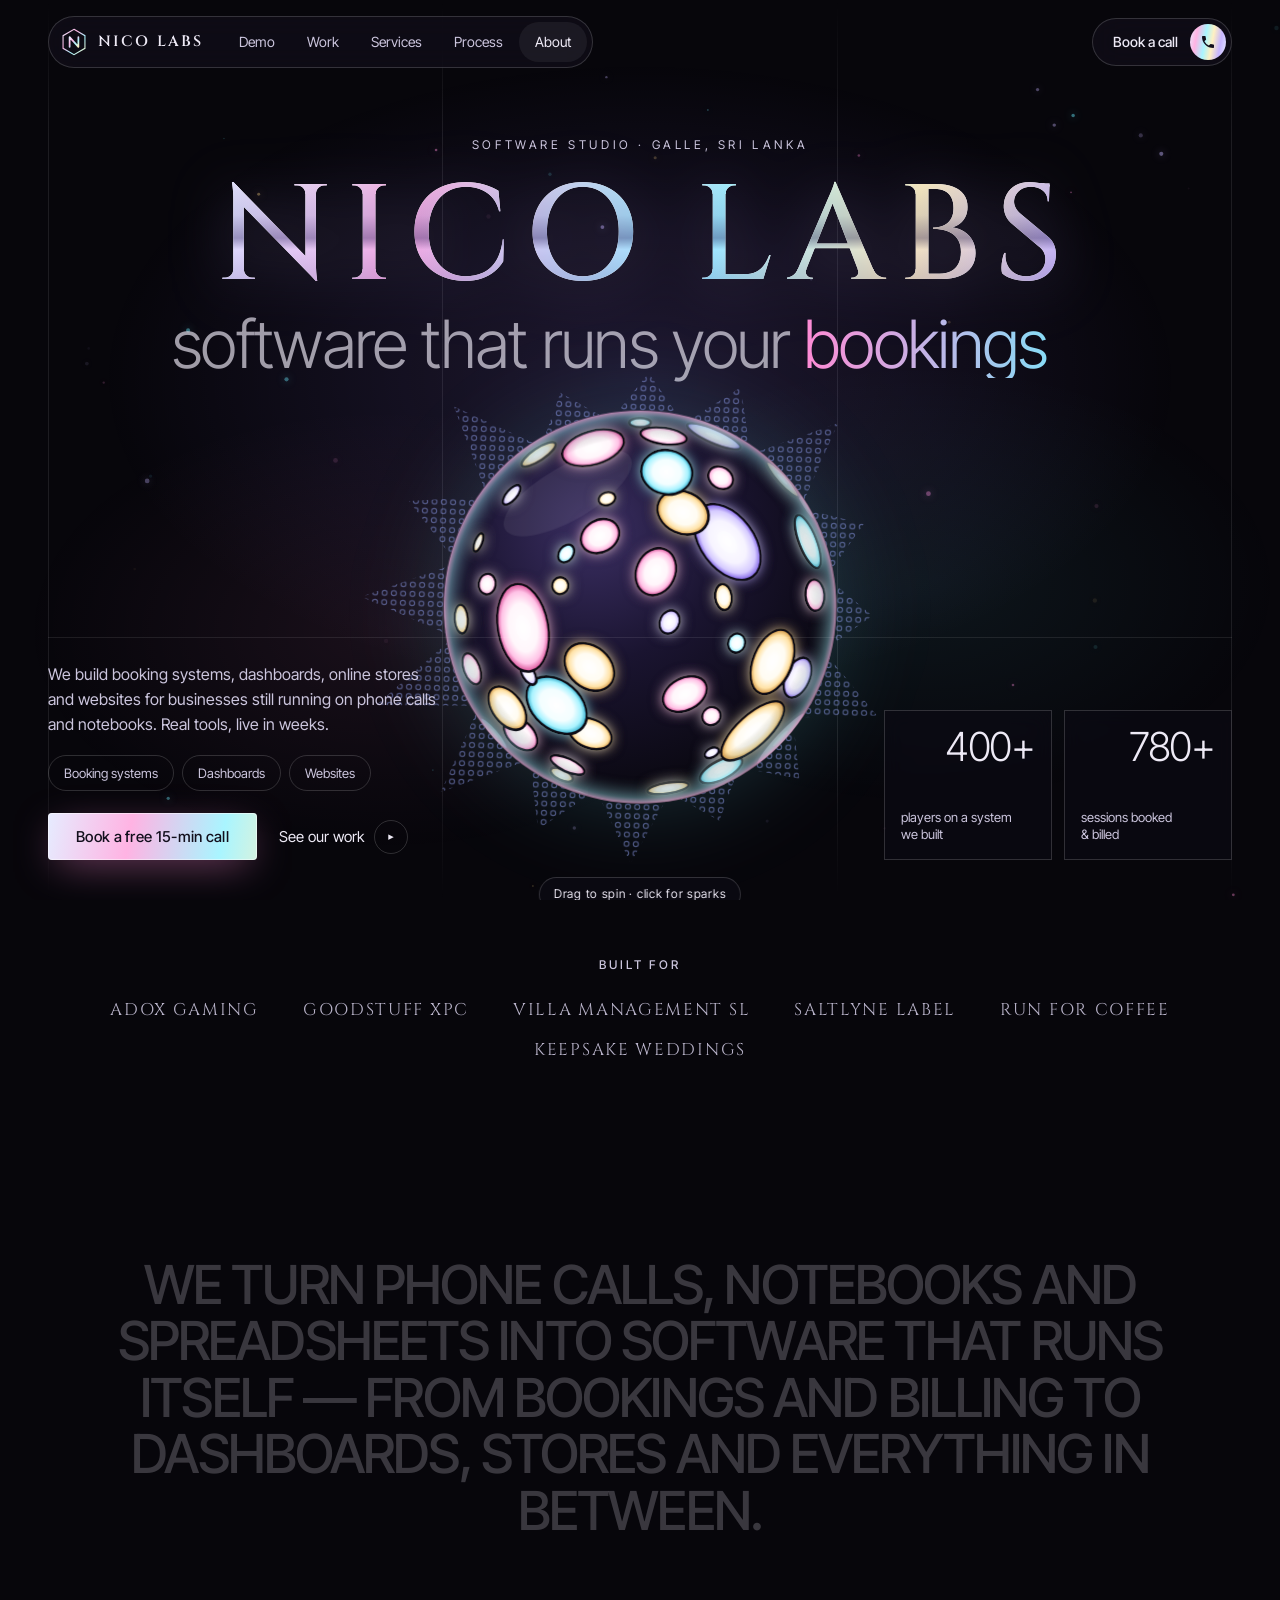
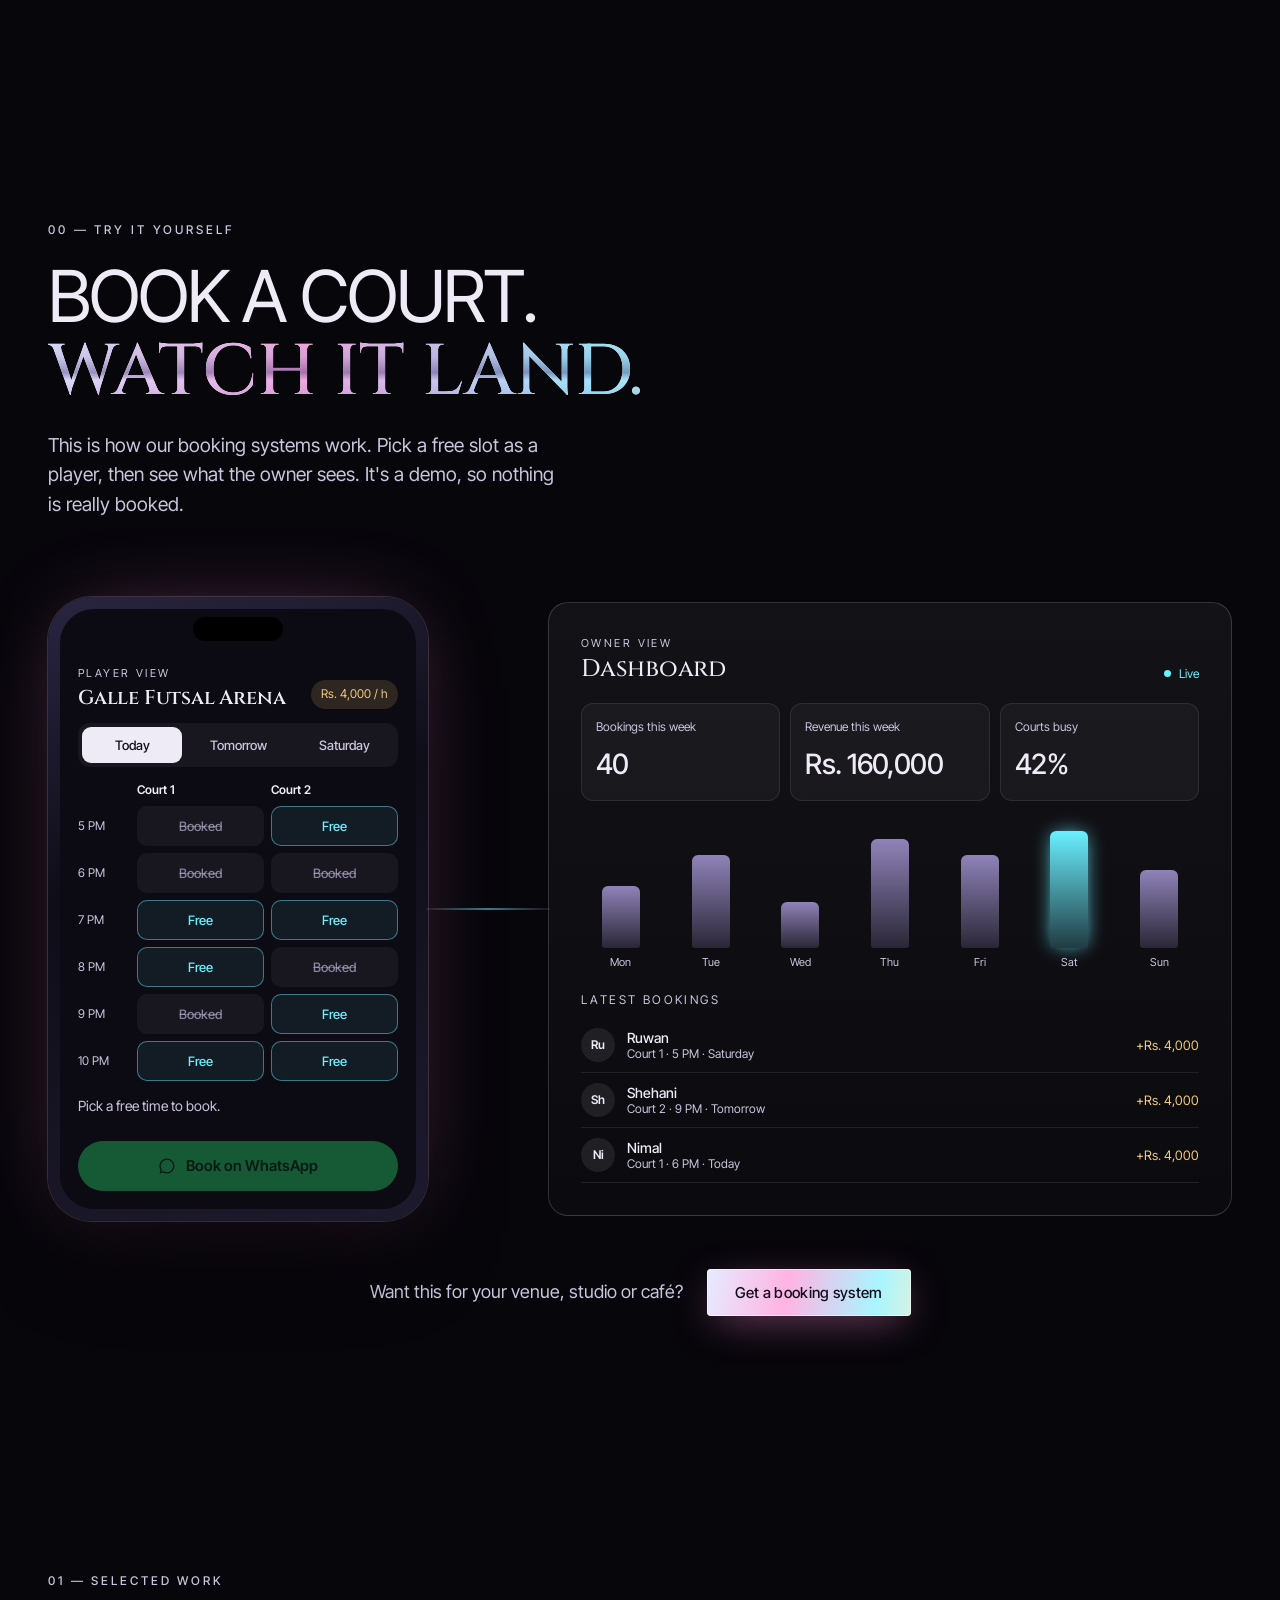
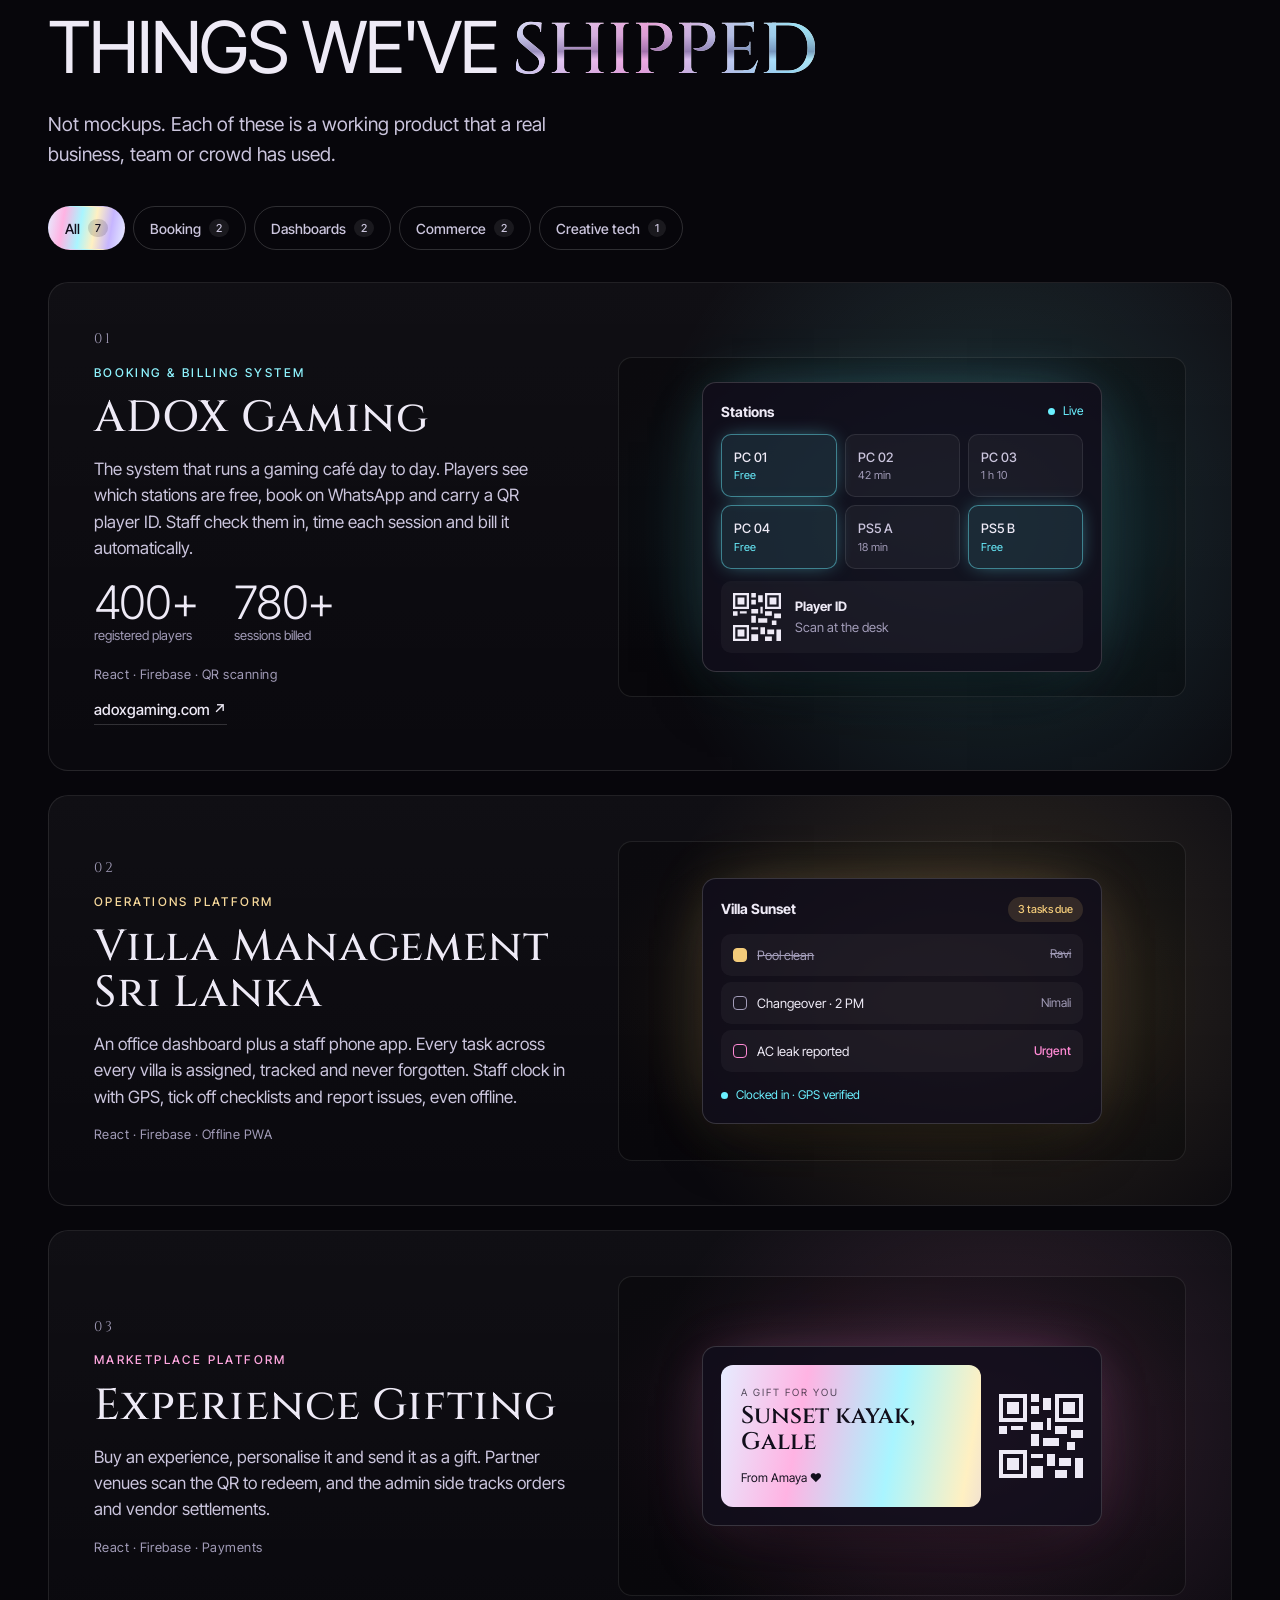
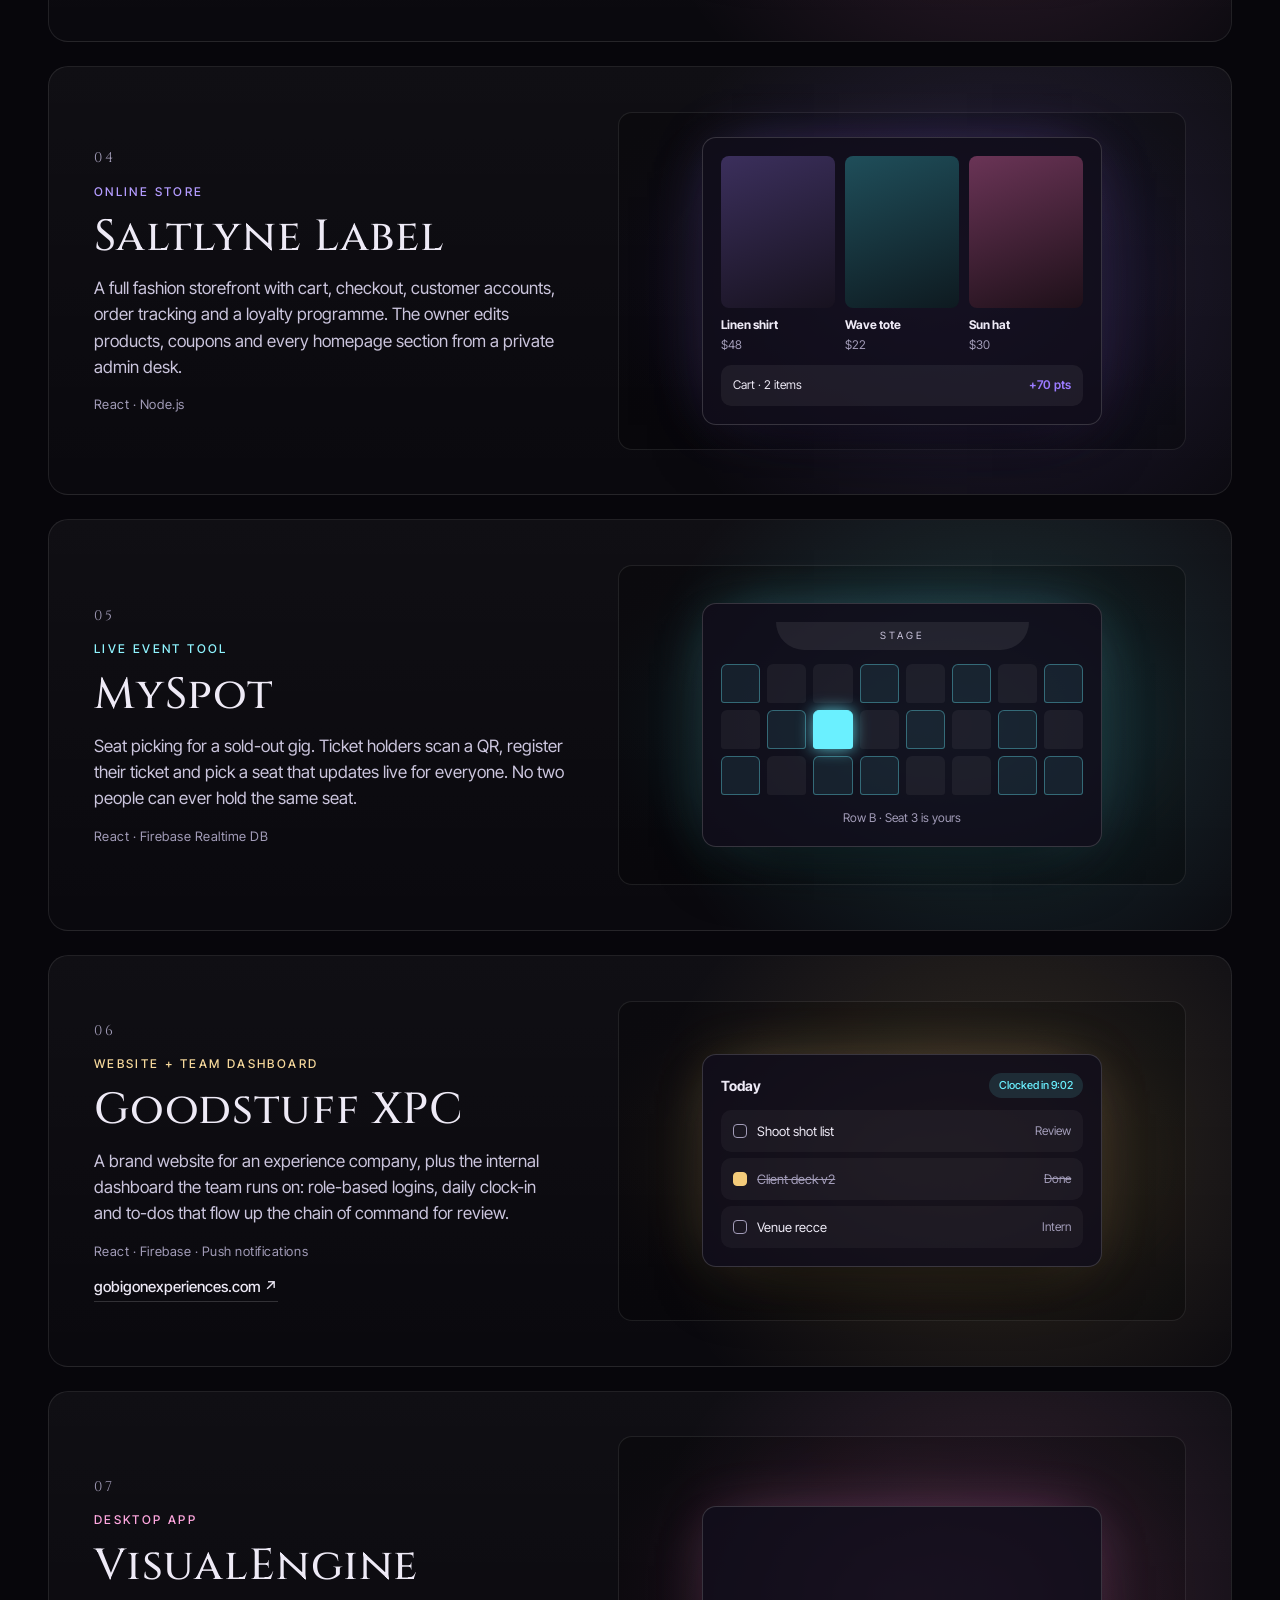
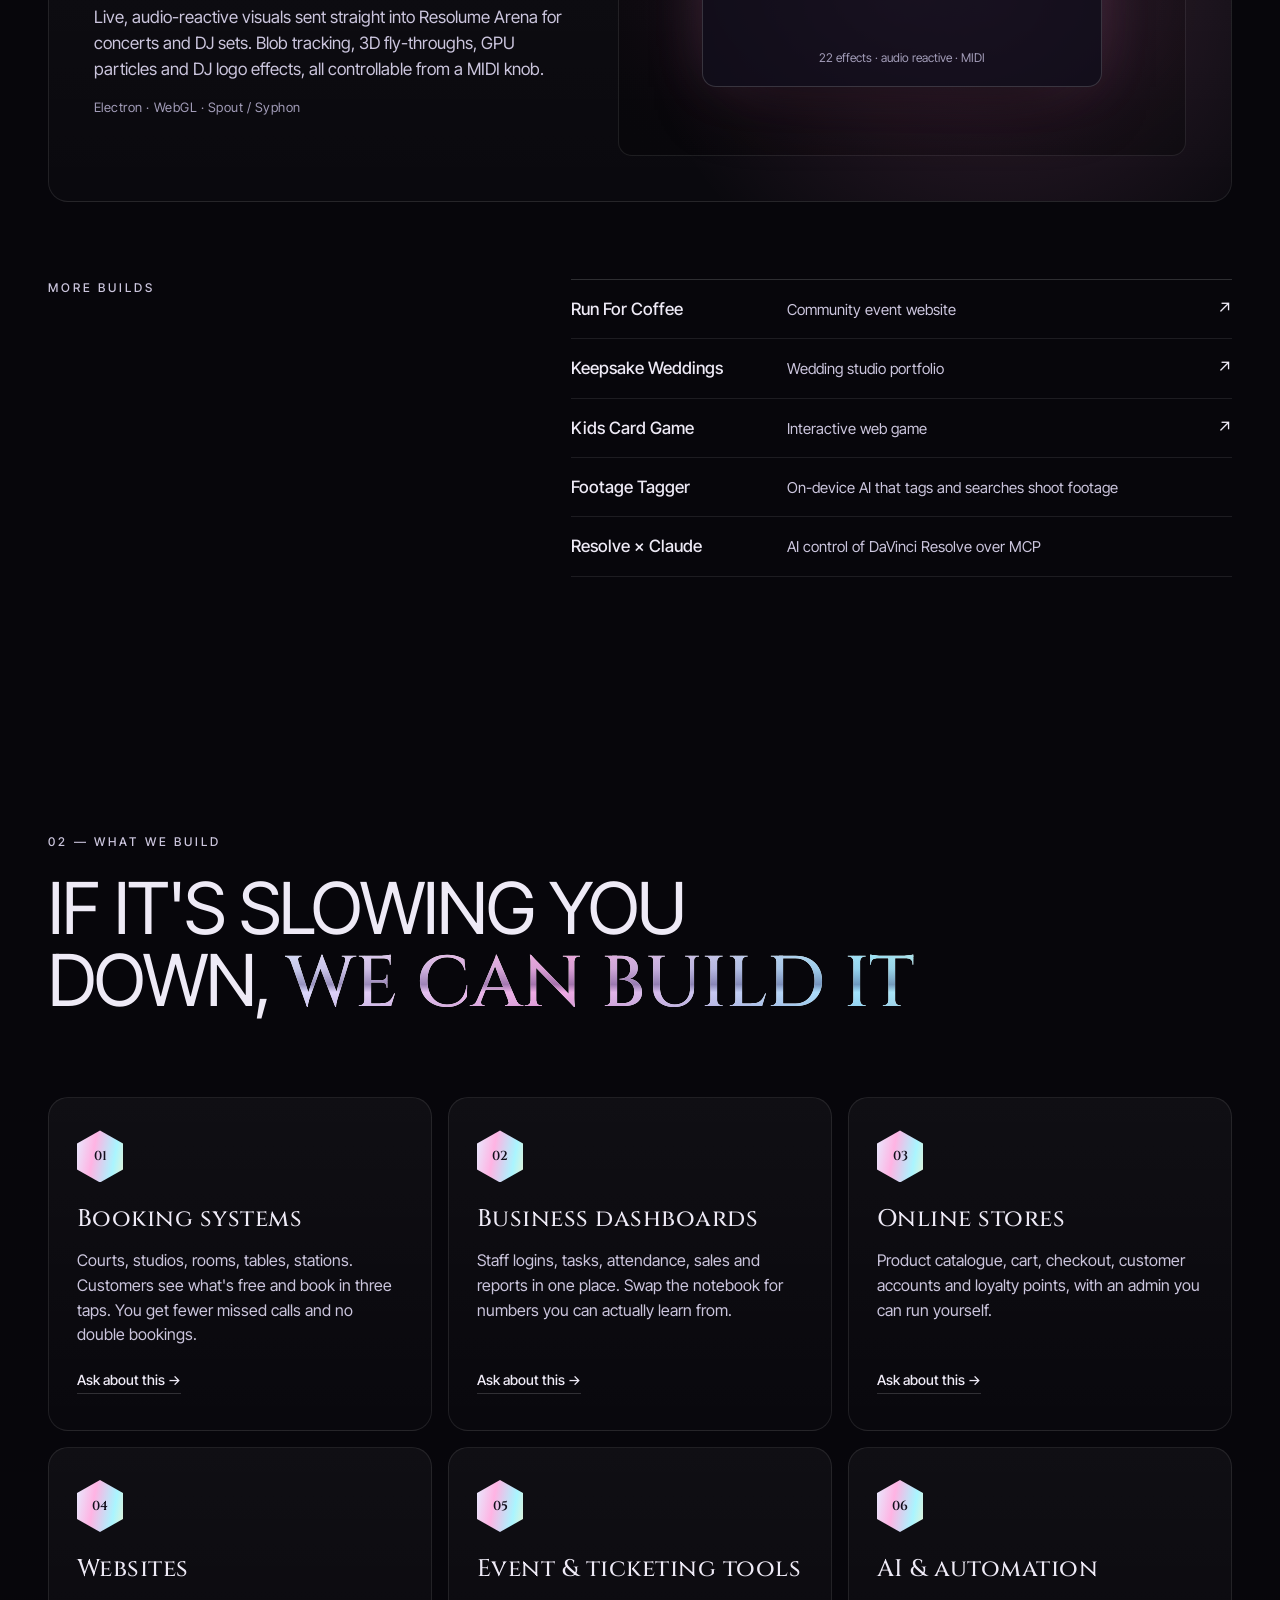
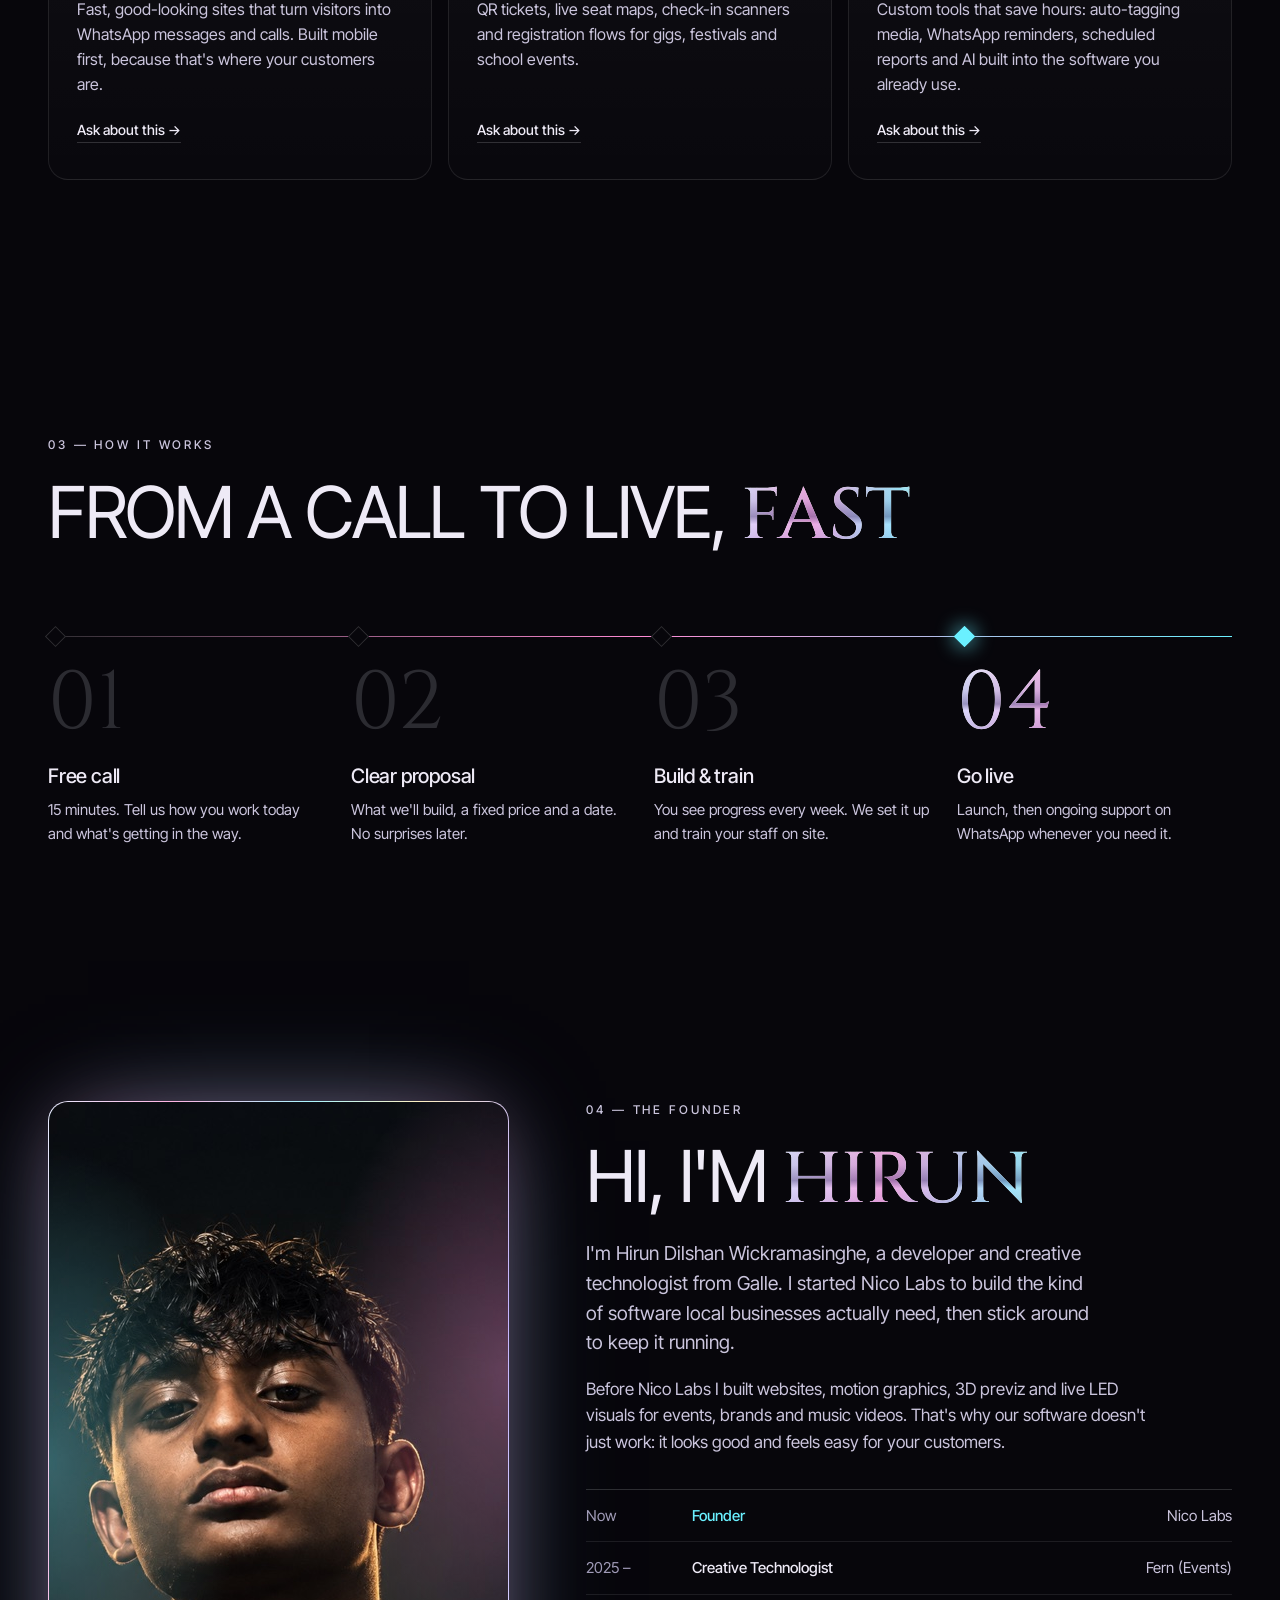
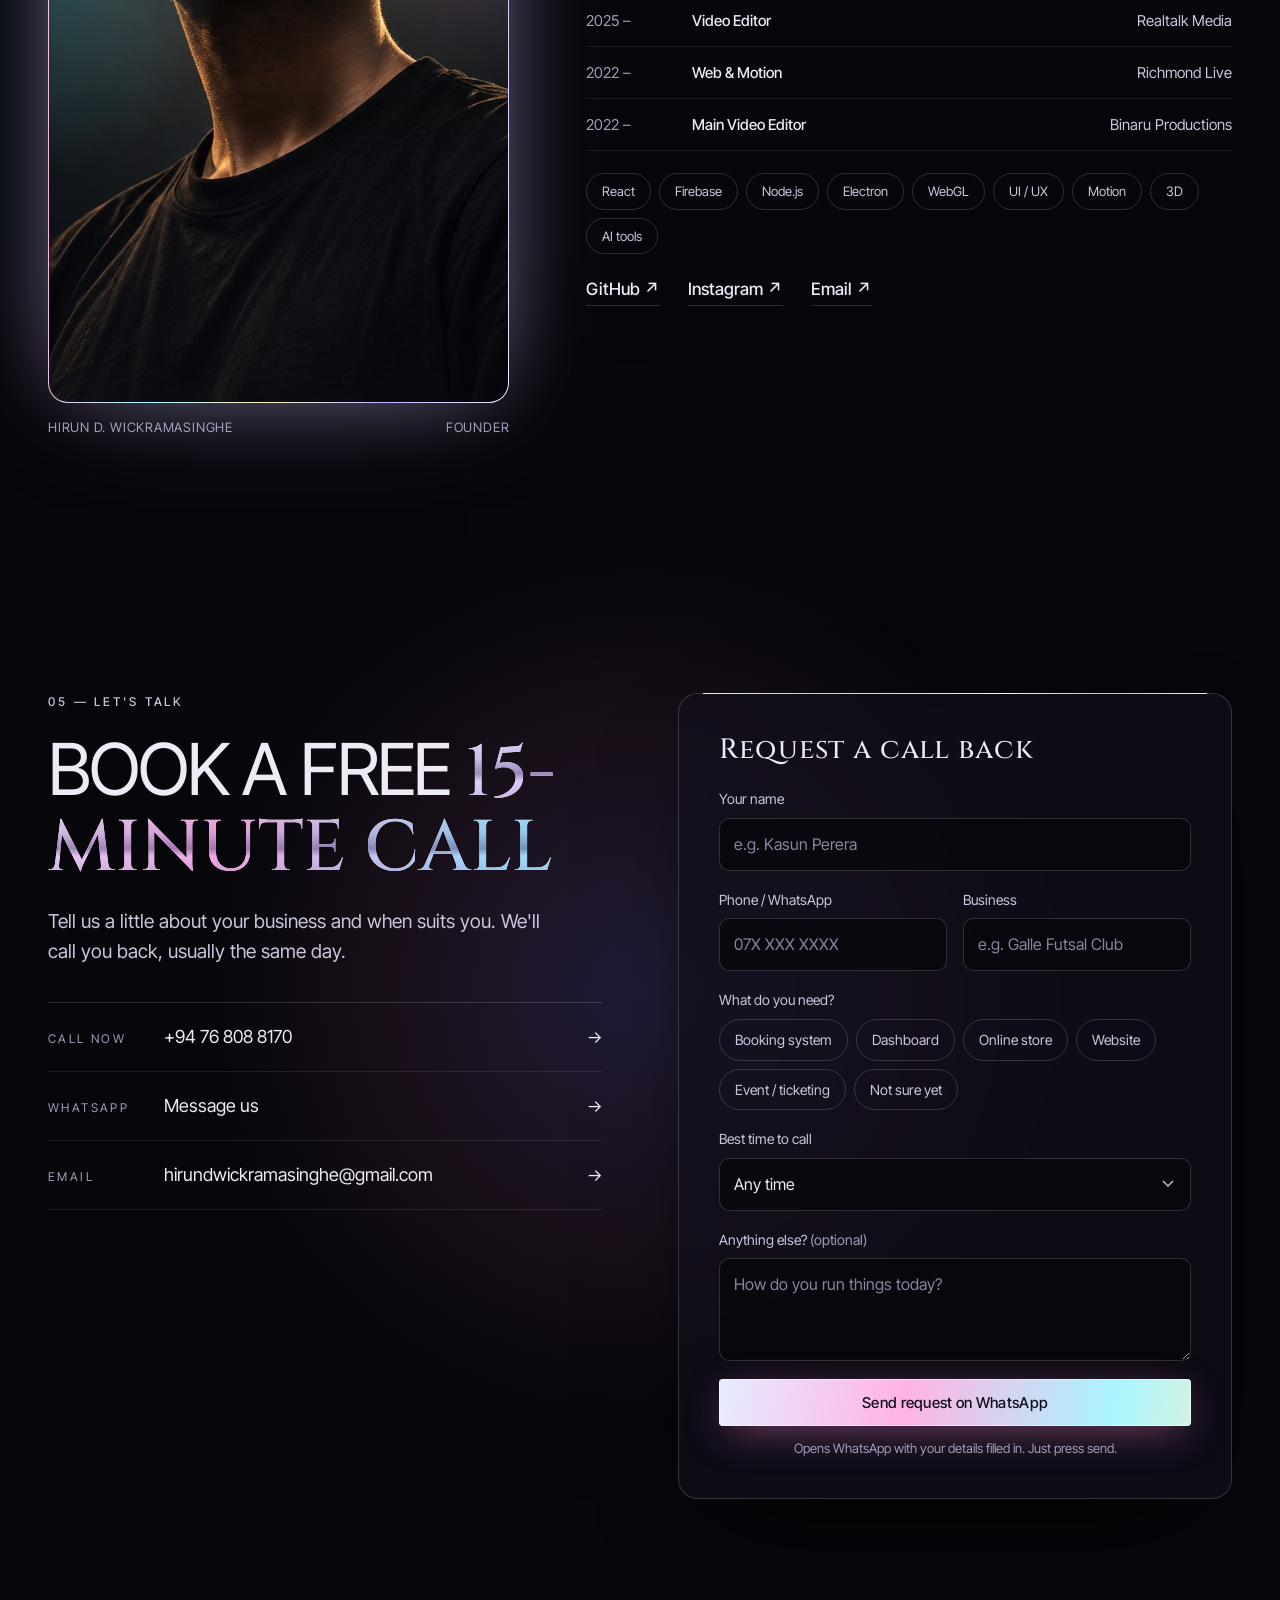
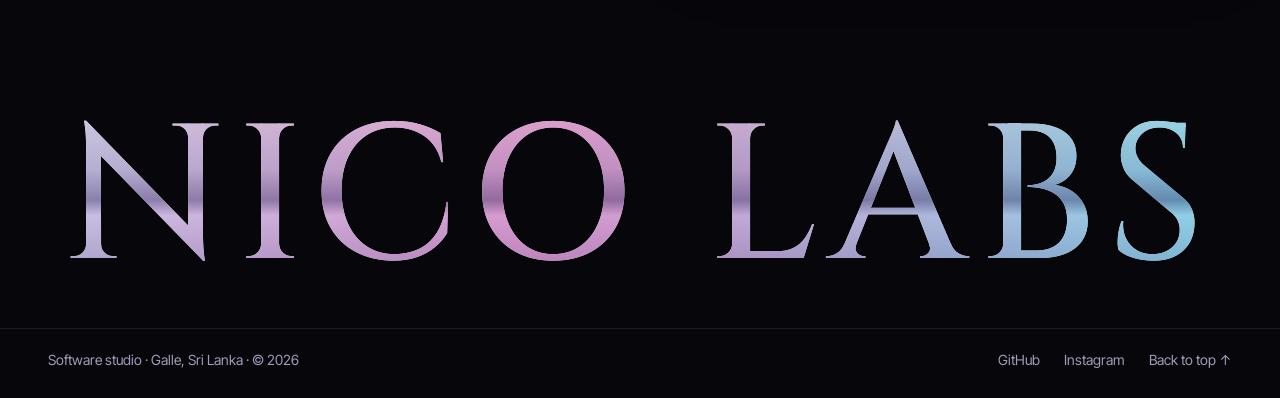
==== index.html @ 89ff0caf "Initial site" ====
<!DOCTYPE html>
<html lang="en" class="no-js">
<head>
    <meta charset="UTF-8">
    <meta name="viewport" content="width=device-width, initial-scale=1.0">
    <title>Nico Labs | Software studio in Galle, Sri Lanka</title>
    <meta name="description" content="Nico Labs builds booking systems, dashboards, online stores and websites for businesses in Sri Lanka. Book a free call.">
    <meta name="theme-color" content="#07060B">

    <meta property="og:title" content="Nico Labs | Software that runs your business">
    <meta property="og:description" content="Booking systems, dashboards, online stores and websites. Built in Galle, live in weeks.">
    <meta property="og:type" content="website">
    <meta property="og:image" content="assets/hirun.jpg">

    <link rel="icon" type="image/svg+xml" href="assets/mark.svg">
    <link rel="preconnect" href="https://fonts.googleapis.com">
    <link rel="preconnect" href="https://fonts.gstatic.com" crossorigin>
    <link href="https://fonts.googleapis.com/css2?family=Cinzel:wght@400;500;600&family=Inter+Tight:wght@300;400;500;600&display=swap" rel="stylesheet">
    <link rel="stylesheet" href="site.css">
</head>
<body>

    <a class="skip-link" href="#main">Skip to content</a>
    <div class="progress" aria-hidden="true"><i id="progressBar"></i></div>
    <div class="grid-lines" aria-hidden="true"><i></i><i></i><i></i><i></i></div>
    <canvas id="dust" aria-hidden="true"></canvas>

    <header class="nav" id="top">
        <div class="nav-inner">
            <div class="pill pill-left">
                <a href="#top" class="brand" aria-label="Nico Labs home">
                    <img src="assets/mark.svg" alt="" width="28" height="28">
                    <span>Nico Labs</span>
                </a>
                <nav class="nav-links" aria-label="Main">
                    <a href="#demo">Demo</a>
                    <a href="#work">Work</a>
                    <a href="#services">Services</a>
                    <a href="#process">Process</a>
                    <a href="#about">About</a>
                </nav>
            </div>
            <div class="nav-right">
                <a href="#contact" class="pill pill-cta">
                    <span>Book a call</span>
                    <i aria-hidden="true">
                        <svg viewBox="0 0 24 24" width="16" height="16"><path fill="currentColor" d="M6.6 10.8a15.1 15.1 0 0 0 6.6 6.6l2.2-2.2c.3-.3.7-.4 1-.2 1.1.4 2.3.6 3.6.6.6 0 1 .4 1 1V20c0 .6-.4 1-1 1A17 17 0 0 1 3 4c0-.6.4-1 1-1h3.5c.6 0 1 .4 1 1 0 1.3.2 2.5.6 3.6.1.3 0 .7-.2 1l-2.3 2.2Z"/></svg>
                    </i>
                </a>
                <button class="pill menu-btn" id="menuBtn" type="button" aria-expanded="false" aria-controls="mobileMenu" aria-label="Open menu">
                    <span class="burger" aria-hidden="true"><i></i><i></i></span>
                </button>
            </div>
        </div>
    </header>

    <div class="mobile-menu" id="mobileMenu" hidden>
        <nav aria-label="Mobile">
            <a href="#demo"><span>01</span>Try the demo</a>
            <a href="#work"><span>02</span>Work</a>
            <a href="#services"><span>03</span>Services</a>
            <a href="#process"><span>04</span>Process</a>
            <a href="#about"><span>05</span>About</a>
            <a href="#contact"><span>06</span>Book a call</a>
        </nav>
        <p>+94 76 808 8170 · Galle, Sri Lanka</p>
    </div>

    <main id="main">

        <!-- HERO -->
        <section class="hero">
            <p class="hero-kicker">Software studio · Galle, Sri Lanka</p>

            <h1 class="hero-title">
                <span class="wordmark chrome" id="wordmark">Nico Labs</span>
                <span class="ghost">software that runs your <span class="swap" id="swapWord" aria-hidden="true">business</span><span class="sr-only">business</span></span>
            </h1>

            <div class="orb-wrap">
                <div class="orb-halo" aria-hidden="true"></div>
                <svg id="orb" viewBox="-300 -300 600 600" tabindex="0" role="img" aria-label="Hextech orb. Drag it, or use the arrow keys, to spin it. Press Enter to make sparks."></svg>
                <p class="orb-hint" aria-hidden="true"><span class="hint-fine">Drag to spin · click for sparks</span><span class="hint-touch">Swipe to spin · tap for sparks</span></p>
            </div>

            <div class="hero-foot">
                <div class="hero-left">
                    <p class="hero-lead">We build booking systems, dashboards, online stores and websites for businesses still running on phone calls and notebooks. Real tools, live in weeks.</p>
                    <div class="chips-row">
                        <span class="chip">Booking systems</span>
                        <span class="chip">Dashboards</span>
                        <span class="chip">Websites</span>
                    </div>
                    <div class="hero-ctas">
                        <a href="#contact" class="btn btn-chrome">Book a free 15-min call</a>
                        <a href="#work" class="btn-play">See our work <span aria-hidden="true">▸</span></a>
                    </div>
                </div>
                <div class="hero-stats">
                    <div class="stat-box"><b data-count="400">400+</b><span>players on a system<br>we built</span></div>
                    <div class="stat-box"><b data-count="780">780+</b><span>sessions booked<br>&amp; billed</span></div>
                </div>
            </div>
        </section>

        <!-- PARTNERS -->
        <section class="partners" aria-label="Who we've built for">
            <p class="micro">Built for</p>
            <div class="partner-row">
                <span>ADOX Gaming</span>
                <span>Goodstuff XPC</span>
                <span>Villa Management SL</span>
                <span>Saltlyne Label</span>
                <span>Run For Coffee</span>
                <span>Keepsake Weddings</span>
            </div>
        </section>

        <!-- STATEMENT -->
        <section class="statement">
            <p class="statement-text" id="statement">We turn phone calls, notebooks and spreadsheets into software that runs itself — from bookings and billing to dashboards, stores and everything in between.</p>
        </section>

        <!-- DEMO -->
        <section class="section demo" id="demo">
            <div class="wrap">
                <div class="section-head">
                    <p class="micro reveal">00 — Try it yourself</p>
                    <h2 class="reveal">Book a court. <span class="chrome">Watch it land.</span></h2>
                    <p class="section-lead reveal">This is how our booking systems work. Pick a free slot as a player, then see what the owner sees. It's a demo, so nothing is really booked.</p>
                </div>

                <div class="demo-grid reveal">
                    <!-- Player view -->
                    <div class="phone" aria-label="Player view">
                        <div class="phone-notch" aria-hidden="true"></div>
                        <div class="phone-screen">
                            <div class="phone-top">
                                <div>
                                    <p class="demo-kicker">Player view</p>
                                    <h3>Galle Futsal Arena</h3>
                                </div>
                                <span class="price-tag">Rs. 4,000 / h</span>
                            </div>

                            <div class="day-tabs" role="group" aria-label="Choose a day" id="dayTabs"></div>

                            <div class="slot-table" id="slotTable" role="group" aria-label="Available times"></div>

                            <div class="demo-summary" id="demoSummary" aria-live="polite">Pick a free time to book.</div>
                            <button type="button" class="wa-book" id="bookBtn" disabled>
                                <svg viewBox="0 0 24 24" width="18" height="18" aria-hidden="true"><path fill="currentColor" d="M12 2a10 10 0 0 0-8.6 15.1L2 22l5-1.3A10 10 0 1 0 12 2Zm0 18.2c-1.5 0-3-.4-4.3-1.2l-.3-.2-3 .8.8-2.9-.2-.3A8.2 8.2 0 1 1 12 20.2Z"/></svg>
                                Book on WhatsApp
                            </button>

                            <div class="chat" id="chat" hidden>
                                <div class="chat-head">
                                    <span class="chat-avatar" aria-hidden="true">GF</span>
                                    <div><b>Galle Futsal Arena</b><small>online</small></div>
                                </div>
                                <div class="chat-body" id="chatBody" aria-live="polite"></div>
                                <button type="button" class="chat-again" id="chatAgain">Book another slot</button>
                            </div>
                        </div>
                    </div>

                    <!-- Connection beam -->
                    <div class="beam" aria-hidden="true"><i id="beamDot"></i></div>

                    <!-- Owner view -->
                    <div class="owner" aria-label="Owner dashboard">
                        <div class="owner-head">
                            <div>
                                <p class="demo-kicker">Owner view</p>
                                <h3>Dashboard</h3>
                            </div>
                            <span class="live-tag"><i class="live"></i>Live</span>
                        </div>
                        <div class="kpis">
                            <div class="kpi"><span>Bookings this week</span><b id="kpiBookings">0</b></div>
                            <div class="kpi"><span>Revenue this week</span><b id="kpiRevenue">Rs. 0</b></div>
                            <div class="kpi"><span>Courts busy</span><b id="kpiBusy">0%</b></div>
                        </div>
                        <div class="week-chart" id="weekChart" aria-hidden="true"></div>
                        <div class="feed">
                            <p class="feed-title">Latest bookings</p>
                            <ul id="feed"></ul>
                        </div>
                        <p class="sr-only" id="ownerLive" aria-live="polite"></p>
                    </div>
                </div>

                <div class="demo-cta reveal">
                    <p>Want this for your venue, studio or café?</p>
                    <a href="#contact" class="btn btn-chrome" data-need="Booking system">Get a booking system</a>
                </div>
            </div>
        </section>

        <!-- WORK -->
        <section class="section" id="work">
            <div class="wrap">
                <div class="section-head">
                    <p class="micro reveal">01 — Selected work</p>
                    <h2 class="reveal">Things we've <span class="chrome">shipped</span></h2>
                    <p class="section-lead reveal">Not mockups. Each of these is a working product that a real business, team or crowd has used.</p>
                </div>

                <div class="filters reveal" role="group" aria-label="Filter projects">
                    <button type="button" class="filter" aria-pressed="true" data-filter="all">All <span>7</span></button>
                    <button type="button" class="filter" aria-pressed="false" data-filter="booking">Booking <span>2</span></button>
                    <button type="button" class="filter" aria-pressed="false" data-filter="ops">Dashboards <span>2</span></button>
                    <button type="button" class="filter" aria-pressed="false" data-filter="commerce">Commerce <span>2</span></button>
                    <button type="button" class="filter" aria-pressed="false" data-filter="creative">Creative tech <span>1</span></button>
                </div>
                <p class="sr-only" id="filterStatus" aria-live="polite"></p>

                <div class="cases">

                    <article class="case reveal" data-cat="booking" style="--glow: var(--cyan)">
                        <div class="case-info">
                            <span class="case-num" aria-hidden="true">01</span>
                            <p class="tag">Booking &amp; billing system</p>
                            <h3>ADOX Gaming</h3>
                            <p class="desc">The system that runs a gaming café day to day. Players see which stations are free, book on WhatsApp and carry a QR player ID. Staff check them in, time each session and bill it automatically.</p>
                            <ul class="metrics">
                                <li><b>400+</b><span>registered players</span></li>
                                <li><b>780+</b><span>sessions billed</span></li>
                            </ul>
                            <p class="stack">React · Firebase · QR scanning</p>
                            <a class="link" href="https://www.adoxgaming.com/" target="_blank" rel="noopener">adoxgaming.com ↗</a>
                        </div>
                        <div class="case-visual">
                            <div class="mock">
                                <div class="mock-head"><b>Stations</b><span class="live-tag"><i class="live"></i>Live</span></div>
                                <div class="station-grid">
                                    <span class="st on">PC 01<small>Free</small></span>
                                    <span class="st">PC 02<small>42 min</small></span>
                                    <span class="st">PC 03<small>1 h 10</small></span>
                                    <span class="st on">PC 04<small>Free</small></span>
                                    <span class="st">PS5 A<small>18 min</small></span>
                                    <span class="st on">PS5 B<small>Free</small></span>
                                </div>
                                <div class="qr-id">
                                    <svg class="qr" viewBox="0 0 21 21" aria-hidden="true"><path fill="currentColor" d="M0 0h7v7H0zM1 1v5h5V1zM2 2h3v3H2zM14 0h7v7h-7zm1 1v5h5V1zm1 1h3v3h-3zM0 14h7v7H0zm1 1v5h5v-5zm1 1h3v3H2zM8 0h2v2H8zm3 1h2v3h-2zM8 3h2v2H8zm0 4h3v2H8zm4-1h1v3h-1zM0 8h2v2H0zm3 0h3v1H3zm11 0h3v2h-3zm4 1h3v2h-3zM8 10h2v3H8zm3 1h4v2h-4zm6 1h2v2h-2zm-9 3h3v1H8zm4 0h2v3h-2zm3 1h3v2h-3zm4 0h2v5h-2zM8 18h3v3H8zm6 1h3v2h-3z"/></svg>
                                    <div><b>Player ID</b><span>Scan at the desk</span></div>
                                </div>
                            </div>
                        </div>
                    </article>

                    <article class="case reveal" data-cat="ops" style="--glow: var(--gold)">
                        <div class="case-info">
                            <span class="case-num" aria-hidden="true">02</span>
                            <p class="tag">Operations platform</p>
                            <h3>Villa Management Sri Lanka</h3>
                            <p class="desc">An office dashboard plus a staff phone app. Every task across every villa is assigned, tracked and never forgotten. Staff clock in with GPS, tick off checklists and report issues, even offline.</p>
                            <p class="stack">React · Firebase · Offline PWA</p>
                        </div>
                        <div class="case-visual">
                            <div class="mock">
                                <div class="mock-head"><b>Villa Sunset</b><span class="pill-tag warn">3 tasks due</span></div>
                                <div class="task done"><i></i>Pool clean <span>Ravi</span></div>
                                <div class="task"><i></i>Changeover · 2 PM <span>Nimali</span></div>
                                <div class="task urgent"><i></i>AC leak reported <span>Urgent</span></div>
                                <div class="clock"><i class="live"></i>Clocked in · GPS verified</div>
                            </div>
                        </div>
                    </article>

                    <article class="case reveal" data-cat="commerce" style="--glow: var(--pink)">
                        <div class="case-info">
                            <span class="case-num" aria-hidden="true">03</span>
                            <p class="tag">Marketplace platform</p>
                            <h3>Experience Gifting</h3>
                            <p class="desc">Buy an experience, personalise it and send it as a gift. Partner venues scan the QR to redeem, and the admin side tracks orders and vendor settlements.</p>
                            <p class="stack">React · Firebase · Payments</p>
                        </div>
                        <div class="case-visual">
                            <div class="mock mock-gift">
                                <div class="gift-card">
                                    <span>A gift for you</span>
                                    <b>Sunset kayak, Galle</b>
                                    <small>From Amaya ♥</small>
                                </div>
                                <svg class="qr big" viewBox="0 0 21 21" aria-hidden="true"><path fill="currentColor" d="M0 0h7v7H0zM1 1v5h5V1zM2 2h3v3H2zM14 0h7v7h-7zm1 1v5h5V1zm1 1h3v3h-3zM0 14h7v7H0zm1 1v5h5v-5zm1 1h3v3H2zM8 0h2v2H8zm3 1h2v3h-2zM8 3h2v2H8zm0 4h3v2H8zm4-1h1v3h-1zM0 8h2v2H0zm3 0h3v1H3zm11 0h3v2h-3zm4 1h3v2h-3zM8 10h2v3H8zm3 1h4v2h-4zm6 1h2v2h-2zm-9 3h3v1H8zm4 0h2v3h-2zm3 1h3v2h-3zm4 0h2v5h-2zM8 18h3v3H8zm6 1h3v2h-3z"/></svg>
                            </div>
                        </div>
                    </article>

                    <article class="case reveal" data-cat="commerce" style="--glow: var(--violet)">
                        <div class="case-info">
                            <span class="case-num" aria-hidden="true">04</span>
                            <p class="tag">Online store</p>
                            <h3>Saltlyne Label</h3>
                            <p class="desc">A full fashion storefront with cart, checkout, customer accounts, order tracking and a loyalty programme. The owner edits products, coupons and every homepage section from a private admin desk.</p>
                            <p class="stack">React · Node.js</p>
                        </div>
                        <div class="case-visual">
                            <div class="mock mock-store">
                                <div class="prod"><i></i><b>Linen shirt</b><span>$48</span></div>
                                <div class="prod"><i></i><b>Wave tote</b><span>$22</span></div>
                                <div class="prod"><i></i><b>Sun hat</b><span>$30</span></div>
                                <div class="cart">Cart · 2 items <b>+70 pts</b></div>
                            </div>
                        </div>
                    </article>

                    <article class="case reveal" data-cat="booking" style="--glow: var(--cyan)">
                        <div class="case-info">
                            <span class="case-num" aria-hidden="true">05</span>
                            <p class="tag">Live event tool</p>
                            <h3>MySpot</h3>
                            <p class="desc">Seat picking for a sold-out gig. Ticket holders scan a QR, register their ticket and pick a seat that updates live for everyone. No two people can ever hold the same seat.</p>
                            <p class="stack">React · Firebase Realtime DB</p>
                        </div>
                        <div class="case-visual">
                            <div class="mock mock-seats">
                                <div class="stage">Stage</div>
                                <div class="seats">
                                    <i></i><i class="t"></i><i class="t"></i><i></i><i class="t"></i><i></i><i class="t"></i><i></i>
                                    <i class="t"></i><i></i><i class="me"></i><i class="t"></i><i></i><i class="t"></i><i></i><i class="t"></i>
                                    <i></i><i class="t"></i><i></i><i></i><i class="t"></i><i class="t"></i><i></i><i></i>
                                </div>
                                <span class="seat-note">Row B · Seat 3 is yours</span>
                            </div>
                        </div>
                    </article>

                    <article class="case reveal" data-cat="ops" style="--glow: var(--gold)">
                        <div class="case-info">
                            <span class="case-num" aria-hidden="true">06</span>
                            <p class="tag">Website + team dashboard</p>
                            <h3>Goodstuff XPC</h3>
                            <p class="desc">A brand website for an experience company, plus the internal dashboard the team runs on: role-based logins, daily clock-in and to-dos that flow up the chain of command for review.</p>
                            <p class="stack">React · Firebase · Push notifications</p>
                            <a class="link" href="https://www.gobigonexperiences.com/" target="_blank" rel="noopener">gobigonexperiences.com ↗</a>
                        </div>
                        <div class="case-visual">
                            <div class="mock">
                                <div class="mock-head"><b>Today</b><span class="pill-tag ok">Clocked in 9:02</span></div>
                                <div class="task"><i></i>Shoot shot list <span>Review</span></div>
                                <div class="task done"><i></i>Client deck v2 <span>Done</span></div>
                                <div class="task"><i></i>Venue recce <span>Intern</span></div>
                            </div>
                        </div>
                    </article>

                    <article class="case reveal" data-cat="creative" style="--glow: var(--pink)">
                        <div class="case-info">
                            <span class="case-num" aria-hidden="true">07</span>
                            <p class="tag">Desktop app</p>
                            <h3>VisualEngine</h3>
                            <p class="desc">Live, audio-reactive visuals sent straight into Resolume Arena for concerts and DJ sets. Blob tracking, 3D fly-throughs, GPU particles and DJ logo effects, all controllable from a MIDI knob.</p>
                            <p class="stack">Electron · WebGL · Spout / Syphon</p>
                        </div>
                        <div class="case-visual">
                            <div class="mock mock-ve">
                                <div class="wave"><i></i><i></i><i></i><i></i><i></i><i></i><i></i><i></i><i></i><i></i><i></i><i></i><i></i><i></i><i></i><i></i></div>
                                <span>22 effects · audio reactive · MIDI</span>
                            </div>
                        </div>
                    </article>

                </div>

                <div class="more-work reveal">
                    <p class="micro">More builds</p>
                    <ul>
                        <li><a href="https://run4coffee.com/" target="_blank" rel="noopener"><b>Run For Coffee</b><span>Community event website</span><i>↗</i></a></li>
                        <li><a href="https://hirund.github.io/Keepsake_Weddings/" target="_blank" rel="noopener"><b>Keepsake Weddings</b><span>Wedding studio portfolio</span><i>↗</i></a></li>
                        <li><a href="https://kidscardgame.netlify.app/" target="_blank" rel="noopener"><b>Kids Card Game</b><span>Interactive web game</span><i>↗</i></a></li>
                        <li><div><b>Footage Tagger</b><span>On-device AI that tags and searches shoot footage</span></div></li>
                        <li><div><b>Resolve × Claude</b><span>AI control of DaVinci Resolve over MCP</span></div></li>
                    </ul>
                </div>
            </div>
        </section>

        <!-- SERVICES -->
        <section class="section" id="services">
            <div class="wrap">
                <div class="section-head">
                    <p class="micro reveal">02 — What we build</p>
                    <h2 class="reveal">If it's slowing you down, <span class="chrome">we can build it</span></h2>
                </div>
                <div class="service-grid">
                    <div class="service reveal"><span class="hex">01</span><h3>Booking systems</h3><p>Courts, studios, rooms, tables, stations. Customers see what's free and book in three taps. You get fewer missed calls and no double bookings.</p><a class="service-link" href="#contact" data-need="Booking system">Ask about this <span aria-hidden="true">→</span></a></div>
                    <div class="service reveal"><span class="hex">02</span><h3>Business dashboards</h3><p>Staff logins, tasks, attendance, sales and reports in one place. Swap the notebook for numbers you can actually learn from.</p><a class="service-link" href="#contact" data-need="Dashboard">Ask about this <span aria-hidden="true">→</span></a></div>
                    <div class="service reveal"><span class="hex">03</span><h3>Online stores</h3><p>Product catalogue, cart, checkout, customer accounts and loyalty points, with an admin you can run yourself.</p><a class="service-link" href="#contact" data-need="Online store">Ask about this <span aria-hidden="true">→</span></a></div>
                    <div class="service reveal"><span class="hex">04</span><h3>Websites</h3><p>Fast, good-looking sites that turn visitors into WhatsApp messages and calls. Built mobile first, because that's where your customers are.</p><a class="service-link" href="#contact" data-need="Website">Ask about this <span aria-hidden="true">→</span></a></div>
                    <div class="service reveal"><span class="hex">05</span><h3>Event &amp; ticketing tools</h3><p>QR tickets, live seat maps, check-in scanners and registration flows for gigs, festivals and school events.</p><a class="service-link" href="#contact" data-need="Event / ticketing">Ask about this <span aria-hidden="true">→</span></a></div>
                    <div class="service reveal"><span class="hex">06</span><h3>AI &amp; automation</h3><p>Custom tools that save hours: auto-tagging media, WhatsApp reminders, scheduled reports and AI built into the software you already use.</p><a class="service-link" href="#contact" data-need="Not sure yet">Ask about this <span aria-hidden="true">→</span></a></div>
                </div>
            </div>
        </section>

        <!-- PROCESS -->
        <section class="section" id="process">
            <div class="wrap">
                <div class="section-head">
                    <p class="micro reveal">03 — How it works</p>
                    <h2 class="reveal">From a call to live, <span class="chrome">fast</span></h2>
                </div>
                <ol class="steps">
                    <li class="reveal"><span class="node"></span><span class="step-num" aria-hidden="true">01</span><h3>Free call</h3><p>15 minutes. Tell us how you work today and what's getting in the way.</p></li>
                    <li class="reveal"><span class="node"></span><span class="step-num" aria-hidden="true">02</span><h3>Clear proposal</h3><p>What we'll build, a fixed price and a date. No surprises later.</p></li>
                    <li class="reveal"><span class="node"></span><span class="step-num" aria-hidden="true">03</span><h3>Build &amp; train</h3><p>You see progress every week. We set it up and train your staff on site.</p></li>
                    <li class="reveal"><span class="node lit"></span><span class="step-num chrome" aria-hidden="true">04</span><h3>Go live</h3><p>Launch, then ongoing support on WhatsApp whenever you need it.</p></li>
                </ol>
            </div>
        </section>

        <!-- ABOUT -->
        <section class="section" id="about">
            <div class="wrap about-grid">
                <figure class="portrait reveal">
                    <div class="portrait-frame">
                        <img src="assets/hirun.jpg" alt="Portrait of Hirun Dilshan Wickramasinghe, founder of Nico Labs" width="900" height="900" loading="lazy">
                    </div>
                    <figcaption><span>Hirun D. Wickramasinghe</span><span>Founder</span></figcaption>
                </figure>
                <div class="about-copy">
                    <p class="micro reveal">04 — The founder</p>
                    <h2 class="reveal">Hi, I'm <span class="chrome">Hirun</span></h2>
                    <p class="section-lead reveal">I'm Hirun Dilshan Wickramasinghe, a developer and creative technologist from Galle. I started Nico Labs to build the kind of software local businesses actually need, then stick around to keep it running.</p>
                    <p class="body reveal">Before Nico Labs I built websites, motion graphics, 3D previz and live LED visuals for events, brands and music videos. That's why our software doesn't just work: it looks good and feels easy for your customers.</p>

                    <div class="timeline reveal">
                        <div class="now"><span>Now</span><b>Founder</b><span>Nico Labs</span></div>
                        <div><span>2025 –</span><b>Creative Technologist</b><span>Fern (Events)</span></div>
                        <div><span>2025 –</span><b>Video Editor</b><span>Realtalk Media</span></div>
                        <div><span>2022 –</span><b>Web &amp; Motion</b><span>Richmond Live</span></div>
                        <div><span>2022 –</span><b>Main Video Editor</b><span>Binaru Productions</span></div>
                    </div>

                    <div class="chips-row reveal">
                        <span class="chip">React</span><span class="chip">Firebase</span><span class="chip">Node.js</span><span class="chip">Electron</span><span class="chip">WebGL</span><span class="chip">UI / UX</span><span class="chip">Motion</span><span class="chip">3D</span><span class="chip">AI tools</span>
                    </div>

                    <div class="socials reveal">
                        <a href="https://github.com/HirunD" target="_blank" rel="noopener">GitHub ↗</a>
                        <a href="https://www.instagram.com/_hirund/" target="_blank" rel="noopener">Instagram ↗</a>
                        <a href="mailto:hirundwickramasinghe@gmail.com">Email ↗</a>
                    </div>
                </div>
            </div>
        </section>

        <!-- CONTACT -->
        <section class="section contact" id="contact">
            <div class="contact-glow" aria-hidden="true"></div>
            <div class="wrap contact-grid">
                <div class="contact-copy">
                    <p class="micro reveal">05 — Let's talk</p>
                    <h2 class="reveal">Book a free <span class="chrome">15-minute call</span></h2>
                    <p class="section-lead reveal">Tell us a little about your business and when suits you. We'll call you back, usually the same day.</p>

                    <div class="direct reveal">
                        <a class="direct-item" href="tel:+94768088170"><span>Call now</span><b>+94 76 808 8170</b><i aria-hidden="true">→</i></a>
                        <a class="direct-item" href="https://wa.me/94768088170?text=Hi%20Nico%20Labs!%20I'd%20like%20to%20book%20a%20call." target="_blank" rel="noopener"><span>WhatsApp</span><b>Message us</b><i aria-hidden="true">→</i></a>
                        <a class="direct-item" href="mailto:hirundwickramasinghe@gmail.com?subject=Nico%20Labs%20-%20Call%20request"><span>Email</span><b>hirundwickramasinghe@gmail.com</b><i aria-hidden="true">→</i></a>
                    </div>
                </div>

                <form class="call-form reveal" id="callForm" novalidate>
                    <h3>Request a call back</h3>
                    <div class="field">
                        <label for="f-name">Your name</label>
                        <input id="f-name" name="name" type="text" autocomplete="name" required placeholder="e.g. Kasun Perera">
                    </div>
                    <div class="field-row">
                        <div class="field">
                            <label for="f-phone">Phone / WhatsApp</label>
                            <input id="f-phone" name="phone" type="tel" autocomplete="tel" inputmode="tel" required placeholder="07X XXX XXXX">
                        </div>
                        <div class="field">
                            <label for="f-biz">Business</label>
                            <input id="f-biz" name="business" type="text" autocomplete="organization" placeholder="e.g. Galle Futsal Club">
                        </div>
                    </div>
                    <fieldset class="field">
                        <legend>What do you need?</legend>
                        <div class="choice">
                            <label><input type="checkbox" name="need" value="Booking system"><span>Booking system</span></label>
                            <label><input type="checkbox" name="need" value="Dashboard"><span>Dashboard</span></label>
                            <label><input type="checkbox" name="need" value="Online store"><span>Online store</span></label>
                            <label><input type="checkbox" name="need" value="Website"><span>Website</span></label>
                            <label><input type="checkbox" name="need" value="Event / ticketing"><span>Event / ticketing</span></label>
                            <label><input type="checkbox" name="need" value="Not sure yet"><span>Not sure yet</span></label>
                        </div>
                    </fieldset>
                    <div class="field">
                        <label for="f-time">Best time to call</label>
                        <select id="f-time" name="time">
                            <option>Any time</option>
                            <option>Morning (9 AM – 12 PM)</option>
                            <option>Afternoon (12 – 5 PM)</option>
                            <option>Evening (5 – 8 PM)</option>
                        </select>
                    </div>
                    <div class="field">
                        <label for="f-msg">Anything else? <span class="optional">(optional)</span></label>
                        <textarea id="f-msg" name="message" rows="3" placeholder="How do you run things today?"></textarea>
                    </div>
                    <p class="form-error" id="formError" role="alert"></p>
                    <button type="submit" class="btn btn-chrome btn-block">Send request on WhatsApp</button>
                    <p class="form-note">Opens WhatsApp with your details filled in. Just press send.</p>
                </form>
            </div>
        </section>

    </main>

    <footer class="footer">
        <p class="footer-mark chrome" aria-hidden="true">Nico Labs</p>
        <div class="wrap footer-inner">
            <p>Software studio · Galle, Sri Lanka · © <span id="year">2026</span></p>
            <div class="footer-links">
                <a href="https://github.com/HirunD" target="_blank" rel="noopener">GitHub</a>
                <a href="https://www.instagram.com/_hirund/" target="_blank" rel="noopener">Instagram</a>
                <a href="#top">Back to top ↑</a>
            </div>
        </div>
    </footer>

    <a class="fab" href="#contact">Book a call</a>

    <script src="site.js"></script>
</body>
</html>
---- site.css ----
:root {
    --bg: #07060B;
    --bg-2: #0D0B14;
    --glass: rgba(255, 255, 255, 0.035);
    --glass-2: rgba(255, 255, 255, 0.06);
    --line: rgba(255, 255, 255, 0.09);
    --line-2: rgba(255, 255, 255, 0.16);
    --text: #EEEAF6;
    --text-2: #CBC5DD;
    --muted: #A29CB8;

    --cyan: #6AF0FF;
    --pink: #FF8AD4;
    --gold: #F3CB7A;
    --violet: #9B7BFF;
    --wa: #25D366;

    --iri: linear-gradient(100deg, #E6ECFF 0%, #FFB3E3 20%, #A9F5FF 42%, #FFF0C2 60%, #C6B5FF 80%, #E6ECFF 100%);
    --chrome: linear-gradient(180deg, #FFFFFF 0%, #DCDDEE 34%, #A6A2C2 50%, #F1EFFF 58%, #BDB9D9 100%);

    --display: 'Cinzel', 'Trajan Pro', Georgia, serif;
    --sans: 'Inter Tight', system-ui, -apple-system, 'Segoe UI', sans-serif;

    --wrap: 1280px;
    --gutter: clamp(16px, 4vw, 48px);
    --r: 20px;
}

*, *::before, *::after { box-sizing: border-box; }
html { scroll-behavior: smooth; scroll-padding-top: 90px; }
body {
    margin: 0;
    background: var(--bg);
    color: var(--text);
    font-family: var(--sans);
    font-size: 17px;
    line-height: 1.55;
    -webkit-font-smoothing: antialiased;
    overflow-x: hidden;
}
img { max-width: 100%; display: block; }
a { color: inherit; text-decoration: none; }
h1, h2, h3, p, figure { margin: 0; }
ul, ol { margin: 0; padding: 0; list-style: none; }
::selection { background: var(--pink); color: var(--bg); }
:focus-visible { outline: 2px solid var(--cyan); outline-offset: 3px; }

.wrap { position: relative; width: 100%; max-width: var(--wrap); margin: 0 auto; padding: 0 var(--gutter); }

/* Iridescent chrome text */
.chrome {
    background-image: var(--iri), var(--chrome);
    background-size: 220% 100%, 100% 100%;
    background-blend-mode: multiply;
    -webkit-background-clip: text;
    background-clip: text;
    color: transparent;
    -webkit-text-fill-color: transparent;
    animation: shimmer 9s ease-in-out infinite alternate;
}
@keyframes shimmer { from { background-position: 0% 0, 0 0; } to { background-position: 100% 0, 0 0; } }

.micro { font-size: 12px; font-weight: 500; letter-spacing: .24em; text-transform: uppercase; color: var(--text-2); }

h2 {
    font-family: var(--sans);
    font-weight: 400;
    font-size: clamp(38px, 5.6vw, 80px);
    line-height: 1;
    letter-spacing: -0.03em;
    text-transform: uppercase;
    text-wrap: balance;
}
h2 .chrome { font-family: var(--display); font-weight: 500; letter-spacing: 0; }
h3 { font-weight: 500; letter-spacing: -0.01em; line-height: 1.15; }
.section-lead { font-size: clamp(17px, 1.5vw, 20px); color: var(--text-2); max-width: 46ch; }

/* Background layers */
.grid-lines { position: fixed; inset: 0; display: flex; justify-content: space-between; padding: 0 var(--gutter); pointer-events: none; z-index: 0; max-width: var(--wrap); margin: 0 auto; }
.grid-lines i { width: 1px; background: linear-gradient(180deg, transparent, var(--line) 15%, var(--line) 85%, transparent); }
#dust { position: fixed; inset: 0; width: 100%; height: 100%; pointer-events: none; z-index: 1; }
main, .footer { position: relative; z-index: 2; }

/* Buttons */
.btn {
    display: inline-flex; align-items: center; justify-content: center; gap: 10px;
    padding: 16px 28px; border: 0; border-radius: 4px; cursor: pointer;
    font: 500 15px/1 var(--sans); letter-spacing: .02em;
    transition: transform .25s ease, box-shadow .25s ease, filter .25s ease;
}
.btn-chrome {
    color: #120F1C;
    background: var(--iri);
    background-size: 200% 100%;
    box-shadow: 0 0 0 1px rgba(255, 255, 255, .5) inset, 0 10px 40px -10px rgba(255, 138, 212, .55);
    animation: shimmer 6s ease-in-out infinite alternate;
}
.btn-chrome:hover { transform: translateY(-2px); box-shadow: 0 0 0 1px rgba(255, 255, 255, .7) inset, 0 16px 50px -10px rgba(106, 240, 255, .6); }
.btn-block { width: 100%; }
.btn-play { display: inline-flex; align-items: center; gap: 10px; font-size: 15px; color: var(--text); }
.btn-play span { width: 34px; height: 34px; border-radius: 50%; border: 1px solid var(--line-2); display: grid; place-items: center; font-size: 11px; transition: border-color .2s ease, background .2s ease; }
.btn-play:hover span { border-color: var(--cyan); background: rgba(106, 240, 255, .1); }

.chip { display: inline-block; font-size: 13px; padding: 7px 15px; border-radius: 999px; border: 1px solid var(--line-2); color: var(--text-2); }
.chips-row { display: flex; flex-wrap: wrap; gap: 8px; }

/* Nav */
.nav { position: fixed; top: 0; left: 0; right: 0; z-index: 50; padding: 16px var(--gutter); }
.nav-inner { max-width: calc(var(--wrap) - 2 * var(--gutter)); margin: 0 auto; display: flex; justify-content: space-between; align-items: center; gap: 12px; }
.pill {
    display: flex; align-items: center; gap: 4px; padding: 5px;
    border-radius: 999px;
    background: rgba(20, 17, 30, .55);
    border: 1px solid var(--line-2);
    backdrop-filter: blur(16px) saturate(1.3);
    -webkit-backdrop-filter: blur(16px) saturate(1.3);
}
.brand { display: inline-flex; align-items: center; gap: 10px; padding: 4px 16px 4px 6px; font-family: var(--display); font-weight: 600; font-size: 15px; letter-spacing: .14em; text-transform: uppercase; }
.nav-links { display: flex; }
.nav-links a { padding: 9px 16px; border-radius: 999px; font-size: 14px; color: var(--text-2); transition: background .2s ease, color .2s ease; }
.nav-links a:hover { background: var(--glass-2); color: var(--text); }
.pill-cta { padding-left: 20px; font-size: 14px; font-weight: 500; gap: 12px; transition: border-color .2s ease; }
.pill-cta i { width: 36px; height: 36px; border-radius: 50%; display: grid; place-items: center; background: var(--iri); color: #120F1C; }
.pill-cta:hover { border-color: var(--pink); }

/* Hero */
.hero {
    position: relative;
    min-height: clamp(760px, 100svh, 980px);
    padding: 120px var(--gutter) 40px;
    display: flex; flex-direction: column; align-items: center;
    overflow: hidden;
    background:
        radial-gradient(60% 50% at 50% 42%, rgba(155, 123, 255, .16), transparent 70%),
        radial-gradient(40% 35% at 30% 70%, rgba(255, 138, 212, .08), transparent 70%),
        radial-gradient(40% 35% at 72% 65%, rgba(106, 240, 255, .07), transparent 70%);
}
.hero-kicker { position: relative; z-index: 4; font-size: 12px; letter-spacing: .3em; text-transform: uppercase; color: var(--text-2); margin-top: 16px; }
.hero-title { position: relative; display: flex; flex-direction: column; align-items: center; text-align: center; margin-top: 12px; pointer-events: none; }
.wordmark {
    font-family: var(--display);
    font-weight: 500;
    font-size: clamp(52px, 10.6vw, 172px);
    letter-spacing: .1em;
    line-height: 1.05;
    text-transform: uppercase;
    margin-right: -.1em;
    position: relative;
    z-index: 3;
    filter: drop-shadow(0 6px 30px rgba(198, 181, 255, .25));
}
.ghost {
    position: relative; z-index: 1;
    font-family: var(--sans);
    font-weight: 300;
    font-size: clamp(26px, 5.2vw, 86px);
    line-height: 1;
    letter-spacing: -0.04em;
    color: rgba(238, 234, 246, .66);
    margin-top: 2px;
}

.orb-wrap { position: absolute; z-index: 2; left: 50%; top: clamp(220px, 33vh, 300px); width: min(620px, 96vw); aspect-ratio: 1; transform: translateX(-50%); pointer-events: none; }
.orb-halo { position: absolute; inset: 12%; border-radius: 50%; background: radial-gradient(circle, rgba(255, 179, 227, .35), rgba(106, 240, 255, .18) 45%, transparent 70%); filter: blur(40px); animation: breathe 6s ease-in-out infinite; }
@keyframes spin { to { transform: rotate(360deg); } }
@keyframes breathe { 50% { transform: scale(1.08); opacity: .8; } }
#orb { position: relative; width: 100%; height: 100%; overflow: visible; }

.hero-foot {
    position: relative; z-index: 4;
    margin-top: auto;
    width: 100%; max-width: calc(var(--wrap) - 2 * var(--gutter));
    display: flex; justify-content: space-between; align-items: flex-end; gap: 32px;
    padding-top: 24px;
    border-top: 1px solid var(--line);
}
.hero-left { display: flex; flex-direction: column; gap: 18px; max-width: 400px; }
.hero-lead { font-size: 16px; color: var(--text-2); }
.hero-ctas { display: flex; align-items: center; flex-wrap: wrap; gap: 22px; margin-top: 4px; }
.hero-stats { display: flex; gap: 12px; }
.stat-box {
    width: 168px; height: 150px; padding: 16px;
    display: flex; flex-direction: column; justify-content: space-between;
    background: rgba(13, 11, 20, .6);
    border: 1px solid var(--line-2);
    backdrop-filter: blur(10px); -webkit-backdrop-filter: blur(10px);
}
.stat-box b { align-self: flex-end; font-family: var(--sans); font-weight: 300; font-size: 40px; line-height: 1; letter-spacing: -0.03em; }
.stat-box span { font-size: 13px; color: var(--text-2); line-height: 1.3; }

/* Partners */
.partners { padding: 56px var(--gutter) 40px; text-align: center; }
.partner-row { display: flex; flex-wrap: wrap; justify-content: center; gap: 14px 44px; margin-top: 22px; font-family: var(--display); font-size: 17px; letter-spacing: .1em; color: var(--text-2); text-transform: uppercase; }
.partner-row span { opacity: .9; transition: opacity .2s ease; }
.partner-row span:hover { opacity: 1; }

/* Statement */
.statement { padding: clamp(80px, 12vw, 180px) var(--gutter); display: flex; justify-content: center; }
.statement-text {
    max-width: 1100px; text-align: center;
    font-size: clamp(28px, 4.2vw, 60px); line-height: 1.05; letter-spacing: -0.035em; font-weight: 500; text-transform: uppercase;
}
.statement-text .w { color: rgba(238, 234, 246, .22); transition: color .4s ease; }
.statement-text .w.lit { color: var(--text); }
.no-js .statement-text { color: var(--text); }

/* Sections */
.section { position: relative; padding: clamp(80px, 10vw, 150px) 0; }
.section-head { display: grid; gap: 22px; margin-bottom: clamp(48px, 6vw, 88px); max-width: 960px; }

/* Work */
.cases { display: flex; flex-direction: column; gap: 24px; }
.case {
    --glow: var(--cyan);
    position: relative;
    display: grid; grid-template-columns: 5fr 6fr; gap: clamp(24px, 4vw, 64px); align-items: center;
    padding: clamp(24px, 3.5vw, 48px);
    background: linear-gradient(180deg, rgba(255, 255, 255, .04), rgba(255, 255, 255, .015));
    border: 1px solid var(--line);
    border-radius: var(--r);
    overflow: hidden;
    transition: border-color .4s ease;
}
.case::before { content: ""; position: absolute; right: -10%; top: -30%; width: 60%; height: 160%; background: radial-gradient(closest-side, color-mix(in srgb, var(--glow) 22%, transparent), transparent); pointer-events: none; opacity: .7; transition: opacity .4s ease; }
.case:hover { border-color: color-mix(in srgb, var(--glow) 45%, transparent); }
.case:hover::before { opacity: 1; }
.case-info { position: relative; display: flex; flex-direction: column; gap: 14px; }
.case-num { font-family: var(--display); font-size: 14px; color: var(--muted); letter-spacing: .2em; }
.tag { font-size: 12px; font-weight: 500; letter-spacing: .2em; text-transform: uppercase; color: color-mix(in srgb, var(--glow) 75%, #fff); }
.case h3 { font-family: var(--display); font-weight: 500; font-size: clamp(30px, 3.4vw, 46px); line-height: 1.05; letter-spacing: .02em; }
.desc { color: var(--text-2); max-width: 48ch; }
.stack { font-size: 13px; color: var(--muted); letter-spacing: .04em; }
.link { align-self: flex-start; font-size: 15px; font-weight: 500; padding-bottom: 3px; border-bottom: 1px solid var(--line-2); transition: border-color .2s ease, color .2s ease; }
.link:hover { color: var(--glow); border-color: var(--glow); }
.metrics { display: flex; gap: 36px; padding: 4px 0; }
.metrics li { display: flex; flex-direction: column; }
.metrics b { font-weight: 300; font-size: 46px; line-height: 1; letter-spacing: -0.03em; }
.metrics span { font-size: 13px; color: var(--muted); }

.case-visual { position: relative; min-height: 320px; display: grid; place-items: center; padding: 24px; border-radius: 14px; background: radial-gradient(70% 70% at 50% 50%, color-mix(in srgb, var(--glow) 12%, transparent), rgba(0, 0, 0, .25)); border: 1px solid var(--line); }

/* Mockups */
.mock {
    width: 100%; max-width: 400px; padding: 18px; font-size: 13px;
    border-radius: 14px;
    background: rgba(18, 15, 28, .85);
    border: 1px solid var(--line-2);
    box-shadow: 0 30px 70px -30px rgba(0, 0, 0, .9), 0 0 60px -20px color-mix(in srgb, var(--glow) 40%, transparent);
    transition: transform .6s cubic-bezier(.2, .7, .2, 1);
}
.case:hover .mock { transform: translateY(-6px) rotate(-.5deg); }
.mock-head { display: flex; justify-content: space-between; align-items: center; margin-bottom: 12px; font-size: 14px; }
.live { display: inline-block; width: 7px; height: 7px; border-radius: 50%; background: var(--cyan); box-shadow: 0 0 0 0 rgba(106, 240, 255, .6); animation: ping 2s infinite; flex: none; }
@keyframes ping { 70% { box-shadow: 0 0 0 8px rgba(106, 240, 255, 0); } 100% { box-shadow: 0 0 0 0 rgba(106, 240, 255, 0); } }
.live-tag { display: inline-flex; align-items: center; gap: 8px; font-size: 12px; color: var(--cyan); }
.pill-tag { font-size: 11px; padding: 4px 10px; border-radius: 999px; font-weight: 500; }
.pill-tag.warn { background: rgba(243, 203, 122, .14); color: var(--gold); }
.pill-tag.ok { background: rgba(106, 240, 255, .12); color: var(--cyan); }

.station-grid { display: grid; grid-template-columns: repeat(3, 1fr); gap: 8px; }
.st { display: flex; flex-direction: column; padding: 12px; border-radius: 10px; background: rgba(255, 255, 255, .04); border: 1px solid var(--line); color: var(--text-2); font-weight: 500; }
.st small { font-weight: 400; color: var(--muted); font-size: 11px; }
.st.on { background: rgba(106, 240, 255, .1); border-color: rgba(106, 240, 255, .45); color: var(--text); box-shadow: 0 0 20px -6px rgba(106, 240, 255, .6); }
.st.on small { color: var(--cyan); }
.qr-id { display: flex; align-items: center; gap: 14px; margin-top: 12px; padding: 12px; border-radius: 10px; background: rgba(255, 255, 255, .04); }
.qr-id div { display: flex; flex-direction: column; }
.qr-id div span { color: var(--muted); }
.qr { width: 48px; height: 48px; flex: none; color: var(--text); }
.qr.big { width: 84px; height: 84px; }

.task { display: flex; align-items: center; gap: 10px; padding: 11px 12px; margin-top: 6px; border-radius: 10px; background: rgba(255, 255, 255, .04); }
.task i { width: 14px; height: 14px; border-radius: 4px; border: 1.5px solid var(--muted); flex: none; }
.task span { margin-left: auto; font-size: 12px; color: var(--muted); }
.task.done { color: var(--muted); text-decoration: line-through; }
.task.done i { background: var(--gold); border-color: var(--gold); }
.task.urgent i { border-color: var(--pink); }
.task.urgent span { color: var(--pink); font-weight: 500; }
.clock { display: flex; align-items: center; gap: 8px; margin-top: 14px; font-size: 12px; color: var(--cyan); }

.mock-gift { display: flex; align-items: center; gap: 18px; }
.gift-card { flex: 1; display: flex; flex-direction: column; gap: 4px; padding: 20px; border-radius: 12px; background: var(--iri); background-size: 160% 100%; color: #120F1C; animation: shimmer 6s ease-in-out infinite alternate; }
.gift-card span { font-size: 10px; letter-spacing: .2em; text-transform: uppercase; opacity: .7; }
.gift-card b { font-family: var(--display); font-weight: 600; font-size: 24px; line-height: 1.05; }
.gift-card small { font-size: 12px; margin-top: 10px; }

.mock-store { display: grid; grid-template-columns: repeat(3, 1fr); gap: 10px; }
.prod { display: flex; flex-direction: column; gap: 2px; font-size: 12px; }
.prod i { aspect-ratio: 3 / 4; border-radius: 8px; margin-bottom: 6px; background: linear-gradient(160deg, #3B2F5C, #17121F); }
.prod:nth-child(2) i { background: linear-gradient(160deg, #1F4E5A, #0E1A20); }
.prod:nth-child(3) i { background: linear-gradient(160deg, #6A3456, #1E1019); }
.prod span { color: var(--muted); }
.cart { grid-column: 1 / -1; display: flex; justify-content: space-between; padding: 11px 12px; border-radius: 10px; background: rgba(255, 255, 255, .06); font-size: 12px; }
.cart b { color: var(--violet); font-weight: 600; }

.mock-seats { display: flex; flex-direction: column; align-items: center; gap: 14px; }
.stage { width: 70%; text-align: center; padding: 6px; border-radius: 0 0 40px 40px; background: rgba(255, 255, 255, .08); color: var(--text-2); font-size: 10px; letter-spacing: .3em; text-transform: uppercase; }
.seats { display: grid; grid-template-columns: repeat(8, 1fr); gap: 7px; width: 100%; }
.seats i { aspect-ratio: 1; border-radius: 6px 6px 3px 3px; background: rgba(106, 240, 255, .08); border: 1px solid rgba(106, 240, 255, .35); }
.seats i.t { background: rgba(255, 255, 255, .05); border-color: transparent; }
.seats i.me { background: var(--cyan); border-color: var(--cyan); box-shadow: 0 0 16px rgba(106, 240, 255, .8); }
.seat-note { font-size: 12px; color: var(--muted); }

.mock-ve { display: flex; flex-direction: column; align-items: center; gap: 14px; color: var(--muted); font-size: 12px; }
.wave { display: flex; align-items: center; justify-content: center; gap: 5px; height: 110px; width: 100%; }
.wave i { width: 7px; border-radius: 4px; background: linear-gradient(180deg, var(--pink), var(--violet), var(--cyan)); animation: eq 1.2s ease-in-out infinite; box-shadow: 0 0 12px rgba(255, 138, 212, .4); }
.wave i:nth-child(odd) { animation-duration: .9s; }
.wave i:nth-child(3n) { animation-duration: 1.5s; }
.wave i:nth-child(4n) { animation-delay: -.4s; }
.wave i:nth-child(5n) { animation-delay: -.8s; }
@keyframes eq { 0%, 100% { height: 15%; } 50% { height: 100%; } }

.more-work { margin-top: clamp(48px, 6vw, 80px); display: grid; grid-template-columns: 5fr 7fr; gap: clamp(24px, 4vw, 64px); }
.more-work ul { border-top: 1px solid var(--line-2); }
.more-work li > a, .more-work li > div { display: grid; grid-template-columns: 200px 1fr 24px; gap: 16px; align-items: baseline; padding: 16px 0; border-bottom: 1px solid var(--line); }
.more-work b { font-weight: 500; }
.more-work span { color: var(--text-2); font-size: 15px; }
.more-work li > a i { font-style: normal; text-align: right; transition: transform .2s ease, color .2s ease; }
.more-work li > a:hover b, .more-work li > a:hover i { color: var(--cyan); }
.more-work li > a:hover i { transform: translate(2px, -2px); }

/* Services */
.service-grid { display: grid; grid-template-columns: repeat(3, 1fr); gap: 16px; }
.service {
    position: relative; display: flex; flex-direction: column; gap: 14px;
    padding: 32px 28px 36px;
    background: linear-gradient(180deg, rgba(255, 255, 255, .04), rgba(255, 255, 255, .01));
    border: 1px solid var(--line);
    border-radius: var(--r);
    overflow: hidden;
    transition: border-color .3s ease, transform .3s ease;
}
.service::after { content: ""; position: absolute; left: 0; right: 0; bottom: 0; height: 2px; background: var(--iri); opacity: 0; transition: opacity .3s ease; }
.service:hover { border-color: var(--line-2); transform: translateY(-4px); }
.service:hover::after { opacity: 1; }
.hex {
    width: 46px; height: 52px; display: grid; place-items: center;
    clip-path: polygon(50% 0, 100% 25%, 100% 75%, 50% 100%, 0 75%, 0 25%);
    background: var(--iri); background-size: 200% 100%;
    color: #120F1C; font-family: var(--display); font-weight: 600; font-size: 13px;
    margin-bottom: 10px;
}
.service h3 { font-family: var(--display); font-weight: 500; font-size: 24px; letter-spacing: .02em; }
.service p { color: var(--text-2); font-size: 16px; }

/* Process */
.steps { position: relative; display: grid; grid-template-columns: repeat(4, 1fr); gap: 28px; padding-top: 34px; }
.steps::before { content: ""; position: absolute; top: 7px; left: 0; right: 0; height: 1px; background: linear-gradient(90deg, var(--line-2), var(--pink), var(--cyan)); }
.steps li { position: relative; display: flex; flex-direction: column; gap: 10px; }
.node { position: absolute; top: -34px; left: 0; width: 15px; height: 15px; transform: rotate(45deg); background: var(--bg); border: 1px solid var(--line-2); }
.node.lit { background: var(--cyan); border-color: var(--cyan); box-shadow: 0 0 20px var(--cyan); }
.step-num { font-family: var(--display); font-size: clamp(64px, 6.4vw, 96px); line-height: 1; color: rgba(238, 234, 246, .16); margin-bottom: 10px; }
.steps h3 { font-size: 20px; }
.steps p { color: var(--text-2); font-size: 15px; }

/* About */
.about-grid { display: grid; grid-template-columns: 5fr 7fr; gap: clamp(36px, 6vw, 96px); align-items: start; }
.portrait { position: sticky; top: 110px; }
.portrait-frame {
    position: relative; border-radius: var(--r); overflow: hidden;
    padding: 1px; background: var(--iri);
    box-shadow: 0 0 80px -20px rgba(255, 138, 212, .45), 0 0 120px -40px rgba(106, 240, 255, .5);
}
.portrait-frame img { width: 100%; aspect-ratio: 4 / 5; object-fit: cover; object-position: 50% 30%; border-radius: calc(var(--r) - 1px); }
.portrait-frame::after {
    content: ""; position: absolute; inset: 1px; border-radius: calc(var(--r) - 1px); pointer-events: none;
    background:
        radial-gradient(60% 50% at 0% 40%, rgba(106, 240, 255, .35), transparent 70%),
        radial-gradient(60% 50% at 100% 30%, rgba(255, 138, 212, .35), transparent 70%),
        linear-gradient(180deg, transparent 60%, rgba(7, 6, 11, .7));
    mix-blend-mode: screen;
}
.portrait figcaption { display: flex; justify-content: space-between; margin-top: 14px; font-size: 13px; color: var(--muted); letter-spacing: .06em; text-transform: uppercase; }
.about-copy { display: flex; flex-direction: column; gap: 22px; }
.about-copy .body { color: var(--text-2); max-width: 56ch; margin-top: -4px; }
.timeline { margin-top: 12px; border-top: 1px solid var(--line-2); }
.timeline div { display: grid; grid-template-columns: 90px 1fr auto; gap: 16px; padding: 14px 0; border-bottom: 1px solid var(--line); align-items: baseline; font-size: 15px; }
.timeline div > span:first-child { color: var(--muted); }
.timeline div > span:last-child { color: var(--text-2); text-align: right; }
.timeline b { font-weight: 500; }
.timeline .now b { color: var(--cyan); }
.socials { display: flex; flex-wrap: wrap; gap: 28px; font-weight: 500; }
.socials a { padding-bottom: 3px; border-bottom: 1px solid var(--line-2); transition: color .2s ease, border-color .2s ease; }
.socials a:hover { color: var(--pink); border-color: var(--pink); }

/* Contact */
.contact { overflow: hidden; }
.contact-glow { position: absolute; left: 50%; top: 40%; width: 900px; height: 900px; transform: translate(-50%, -50%); border-radius: 50%; background: radial-gradient(circle, rgba(155, 123, 255, .18), rgba(255, 138, 212, .07) 40%, transparent 70%); pointer-events: none; }
.contact-grid { display: grid; grid-template-columns: 1fr 1fr; gap: clamp(36px, 6vw, 96px); align-items: start; }
.contact-copy { display: flex; flex-direction: column; gap: 22px; }
.direct { margin-top: 14px; border-top: 1px solid var(--line-2); }
.direct-item { display: grid; grid-template-columns: 100px 1fr auto; gap: 16px; align-items: baseline; padding: 20px 0; border-bottom: 1px solid var(--line); transition: padding .3s ease, color .2s ease; }
.direct-item span { font-size: 12px; letter-spacing: .2em; text-transform: uppercase; color: var(--muted); }
.direct-item b { font-weight: 400; font-size: 18px; overflow-wrap: anywhere; }
.direct-item i { font-style: normal; transition: transform .2s ease; }
.direct-item:hover { padding-left: 8px; color: var(--cyan); }
.direct-item:hover i { transform: translateX(4px); }

.call-form {
    position: relative; display: flex; flex-direction: column; gap: 18px;
    padding: clamp(24px, 4vw, 40px);
    border-radius: var(--r);
    background: rgba(18, 15, 28, .7);
    border: 1px solid var(--line-2);
    backdrop-filter: blur(20px); -webkit-backdrop-filter: blur(20px);
    box-shadow: 0 40px 100px -40px rgba(0, 0, 0, .9);
}
.call-form::before { content: ""; position: absolute; left: 24px; right: 24px; top: -1px; height: 1px; background: var(--iri); }
.call-form h3 { font-family: var(--display); font-weight: 500; font-size: 28px; letter-spacing: .03em; margin-bottom: 4px; }
.field { display: flex; flex-direction: column; gap: 8px; border: 0; padding: 0; margin: 0; min-width: 0; }
.field-row { display: grid; grid-template-columns: 1fr 1fr; gap: 16px; }
label, legend { font-size: 14px; color: var(--text-2); padding: 0; }
.optional { color: var(--muted); }
input[type="text"], input[type="tel"], select, textarea {
    width: 100%; font: inherit; font-size: 16px; color: var(--text);
    background: rgba(7, 6, 11, .7);
    border: 1px solid var(--line-2); border-radius: 10px;
    padding: 13px 14px;
    transition: border-color .2s ease, box-shadow .2s ease;
}
input::placeholder, textarea::placeholder { color: #8A84A0; }
input:focus, select:focus, textarea:focus { outline: none; border-color: var(--cyan); box-shadow: 0 0 0 3px rgba(106, 240, 255, .12); }
input.invalid { border-color: var(--pink); box-shadow: 0 0 0 3px rgba(255, 138, 212, .15); }
select { appearance: none; background-image: url("data:image/svg+xml,%3Csvg xmlns='http://www.w3.org/2000/svg' width='12' height='8'%3E%3Cpath d='M1 1l5 5 5-5' fill='none' stroke='%23B6B0CA' stroke-width='1.6'/%3E%3C/svg%3E"); background-repeat: no-repeat; background-position: right 16px center; padding-right: 40px; }
select option { background: var(--bg-2); }
textarea { resize: vertical; }
.choice { display: flex; flex-wrap: wrap; gap: 8px; margin-top: 8px; }
.choice label { cursor: pointer; }
.choice input { position: absolute; opacity: 0; pointer-events: none; }
.choice span { display: inline-block; padding: 9px 15px; border-radius: 999px; border: 1px solid var(--line-2); font-size: 14px; color: var(--text-2); transition: all .2s ease; }
.choice label:hover span { border-color: var(--text-2); }
.choice input:checked + span { background: var(--iri); color: #120F1C; border-color: transparent; font-weight: 500; }
.choice input:focus-visible + span { outline: 2px solid var(--cyan); outline-offset: 2px; }
.form-error { color: var(--pink); font-size: 14px; }
.form-error:empty { display: none; }
.form-note { font-size: 13px; text-align: center; color: var(--muted); margin-top: -6px; }

/* Footer */
.footer { padding: clamp(40px, 6vw, 80px) 0 28px; overflow: hidden; }
.footer-mark { font-family: var(--display); font-weight: 500; font-size: clamp(54px, 15vw, 230px); line-height: 1; letter-spacing: .06em; text-align: center; text-transform: uppercase; white-space: nowrap; opacity: .9; }
.footer-inner { display: flex; flex-wrap: wrap; justify-content: space-between; gap: 16px 32px; margin-top: 32px; padding-top: 20px; border-top: 1px solid var(--line); font-size: 14px; color: var(--muted); }
.footer-links { display: flex; flex-wrap: wrap; gap: 24px; }
.footer-links a:hover { color: var(--cyan); }

/* Floating CTA */
.fab {
    position: fixed; right: 16px; bottom: 16px; z-index: 60;
    display: none; padding: 15px 24px; border-radius: 999px;
    background: var(--iri); color: #120F1C; font-weight: 600; font-size: 15px;
    box-shadow: 0 12px 40px -10px rgba(255, 138, 212, .6);
    transition: opacity .3s ease, transform .3s ease;
}
.fab.hidden { opacity: 0; transform: translateY(20px); pointer-events: none; }

/* Reveal */
.reveal { opacity: 0; transform: translateY(24px); transition: opacity .9s ease, transform .9s cubic-bezier(.2, .7, .2, 1); }
.reveal.in { opacity: 1; transform: none; }
.no-js .reveal { opacity: 1; transform: none; }

/* Responsive */
@media (max-width: 1000px) {
    .case, .more-work, .about-grid, .contact-grid { grid-template-columns: 1fr; }
    .service-grid { grid-template-columns: repeat(2, 1fr); }
    .steps { grid-template-columns: repeat(2, 1fr); row-gap: 64px; }
    .portrait { position: relative; top: 0; max-width: 440px; }
    .hero-foot { flex-direction: column; align-items: stretch; }
    .hero-left { max-width: none; }
    .hero-stats .stat-box { flex: 1; width: auto; height: 120px; }
}
@media (max-width: 760px) {
    .nav-links { display: none; }
    .brand { padding-right: 12px; }
    .pill-cta span { display: none; }
    .pill-cta { padding-left: 5px; }
    .fab { display: inline-flex; }
    .hero { min-height: 0; padding-top: 104px; }
    .orb-wrap { position: relative; left: auto; top: auto; transform: none; width: min(400px, 100%); margin: -4% auto -2%; }
    .wordmark { letter-spacing: .04em; margin-right: -.04em; font-size: 11.5vw; }
    .grid-lines i:nth-child(2), .grid-lines i:nth-child(3) { display: none; }
}
@media (max-width: 560px) {
    body { font-size: 16px; }
    .service-grid, .steps { grid-template-columns: 1fr; }
    .steps::before { display: none; }
    .node { display: none; }
    .steps { padding-top: 0; row-gap: 40px; }
    .field-row { grid-template-columns: 1fr; }
    .more-work li > a, .more-work li > div { grid-template-columns: 1fr 24px; gap: 4px 12px; }
    .more-work li span { grid-column: 1; grid-row: 2; }
    .more-work li > a i { grid-row: 1; grid-column: 2; }
    .timeline div { grid-template-columns: 64px 1fr; }
    .timeline div > span:last-child { grid-column: 2; text-align: left; margin-top: -10px; }
    .direct-item { grid-template-columns: 1fr auto; }
    .direct-item span { grid-column: 1 / -1; }
    .hero-ctas .btn { width: 100%; }
    .case-visual { min-height: 260px; padding: 16px; }
    .partner-row { gap: 10px 24px; font-size: 14px; }
}

@media (prefers-reduced-motion: reduce) {
    html { scroll-behavior: auto; }
    *, *::before, *::after { animation: none !important; transition: none !important; }
    .reveal { opacity: 1; transform: none; }
}

/* =========================================================
   Accessibility helpers
   ========================================================= */
.sr-only { position: absolute; width: 1px; height: 1px; padding: 0; margin: -1px; overflow: hidden; clip: rect(0 0 0 0); white-space: nowrap; border: 0; }
.skip-link { position: fixed; left: 16px; top: -60px; z-index: 100; padding: 12px 18px; border-radius: 8px; background: var(--iri); color: #120F1C; font-weight: 600; transition: top .2s ease; }
.skip-link:focus { top: 16px; }

/* Scroll progress */
.progress { position: fixed; top: 0; left: 0; right: 0; height: 2px; z-index: 70; pointer-events: none; }
.progress i { display: block; height: 100%; width: 100%; transform-origin: 0 50%; transform: scaleX(0); background: var(--iri); box-shadow: 0 0 12px rgba(255, 138, 212, .6); }

/* Active nav link */
.nav-links a.active { color: var(--text); background: var(--glass-2); }

/* Mobile menu */
.nav-right { display: flex; align-items: center; gap: 8px; }
.menu-btn { display: none; width: 48px; height: 48px; justify-content: center; cursor: pointer; color: var(--text); }
.burger { position: relative; width: 18px; height: 10px; }
.burger i { position: absolute; left: 0; right: 0; height: 1.5px; background: currentColor; border-radius: 2px; transition: transform .3s ease, top .3s ease; }
.burger i:first-child { top: 0; }
.burger i:last-child { top: 8.5px; }
.menu-btn[aria-expanded="true"] .burger i:first-child { top: 4.25px; transform: rotate(45deg); }
.menu-btn[aria-expanded="true"] .burger i:last-child { top: 4.25px; transform: rotate(-45deg); }
.mobile-menu {
    position: fixed; inset: 0; z-index: 45;
    padding: 110px var(--gutter) 40px;
    display: flex; flex-direction: column; justify-content: space-between;
    background: radial-gradient(80% 60% at 50% 0%, rgba(155, 123, 255, .22), transparent 70%), rgba(7, 6, 11, .97);
    backdrop-filter: blur(20px); -webkit-backdrop-filter: blur(20px);
}
.mobile-menu[hidden] { display: none; }
.mobile-menu nav { display: flex; flex-direction: column; }
.mobile-menu a { display: flex; align-items: baseline; gap: 16px; padding: 16px 0; border-bottom: 1px solid var(--line); font-family: var(--display); font-size: 30px; letter-spacing: .03em; animation: menuIn .5s cubic-bezier(.2, .7, .2, 1) both; }
.mobile-menu a span { font-family: var(--sans); font-size: 12px; color: var(--muted); letter-spacing: .2em; }
.mobile-menu a:nth-child(2) { animation-delay: .04s; } .mobile-menu a:nth-child(3) { animation-delay: .08s; }
.mobile-menu a:nth-child(4) { animation-delay: .12s; } .mobile-menu a:nth-child(5) { animation-delay: .16s; } .mobile-menu a:nth-child(6) { animation-delay: .2s; }
.mobile-menu p { color: var(--text-2); font-size: 14px; }
@keyframes menuIn { from { opacity: 0; transform: translateY(14px); } }
body.menu-open { overflow: hidden; }

/* =========================================================
   Interactive orb
   ========================================================= */
#orb { pointer-events: auto; cursor: grab; touch-action: pan-y; outline: none; -webkit-tap-highlight-color: transparent; }
#orb.dragging { cursor: grabbing; }
#orb:focus-visible { outline: 2px solid var(--cyan); outline-offset: -40px; border-radius: 50%; }
.orb-wrap.pulse .orb-halo { animation: pulse .7s ease-out; }
@keyframes pulse { 0% { transform: scale(1); opacity: 1; } 40% { transform: scale(1.35); opacity: 1; filter: blur(30px) brightness(1.6); } 100% { transform: scale(1); } }
.orb-hint {
    position: absolute; left: 50%; bottom: 2%; transform: translateX(-50%);
    padding: 7px 14px; border-radius: 999px; white-space: nowrap;
    font-size: 12px; letter-spacing: .06em; color: var(--text);
    background: rgba(13, 11, 20, .75); border: 1px solid var(--line-2);
    backdrop-filter: blur(8px); -webkit-backdrop-filter: blur(8px);
    transition: opacity .6s ease; pointer-events: none;
}
.orb-hint.gone { opacity: 0; }
.hint-touch { display: none; }
@media (hover: none) { .hint-touch { display: inline; } .hint-fine { display: none; } }

/* =========================================================
   Demo
   ========================================================= */
.demo-grid { display: grid; grid-template-columns: minmax(300px, 380px) 120px 1fr; align-items: center; gap: 0; }
.demo-kicker { font-size: 11px; letter-spacing: .22em; text-transform: uppercase; color: var(--text-2); margin-bottom: 4px; }

.phone {
    position: relative; border-radius: 44px; padding: 12px;
    background: linear-gradient(160deg, #2A2540, #0F0D18 40%, #1E1A2E);
    box-shadow: 0 0 0 1px rgba(255, 255, 255, .14), 0 50px 100px -40px rgba(0, 0, 0, .9), 0 0 90px -30px rgba(255, 138, 212, .45);
}
.phone-notch { position: absolute; top: 20px; left: 50%; width: 90px; height: 24px; transform: translateX(-50%); border-radius: 20px; background: #000; z-index: 3; }
.phone-screen { position: relative; min-height: 600px; border-radius: 34px; overflow: hidden; padding: 56px 18px 18px; background: #0C0A13; display: flex; flex-direction: column; gap: 14px; }
.phone-top { display: flex; justify-content: space-between; align-items: flex-end; gap: 12px; }
.phone-top h3 { font-family: var(--display); font-size: 20px; font-weight: 600; }
.price-tag { font-size: 12px; padding: 5px 10px; border-radius: 999px; background: rgba(243, 203, 122, .14); color: var(--gold); white-space: nowrap; }

.day-tabs { display: grid; grid-template-columns: repeat(3, 1fr); gap: 6px; padding: 4px; border-radius: 12px; background: rgba(255, 255, 255, .05); }
.day-tabs button { font: 500 13px var(--sans); padding: 10px 6px; border: 0; border-radius: 9px; background: transparent; color: var(--text-2); cursor: pointer; transition: background .2s ease, color .2s ease; }
.day-tabs button[aria-pressed="true"] { background: var(--text); color: #120F1C; }

.slot-table { display: grid; grid-template-columns: 52px 1fr 1fr; gap: 7px; align-items: center; font-size: 13px; }
.slot-table .th { font-weight: 600; color: var(--text); font-size: 12px; }
.slot-table .time { color: var(--text-2); font-size: 12px; }
.slot {
    font: 500 13px var(--sans); min-height: 40px; border-radius: 10px; cursor: pointer;
    border: 1px solid rgba(106, 240, 255, .45); background: rgba(106, 240, 255, .08); color: var(--cyan);
    transition: transform .15s ease, background .2s ease, box-shadow .2s ease, color .2s ease;
}
.slot:hover:not([disabled]) { background: rgba(106, 240, 255, .18); }
.slot:active:not([disabled]) { transform: scale(.96); }
.slot[aria-pressed="true"] { background: var(--cyan); color: #06222A; border-color: var(--cyan); box-shadow: 0 0 22px rgba(106, 240, 255, .6); }
.slot[disabled] { cursor: not-allowed; border-color: transparent; background: rgba(255, 255, 255, .05); color: #8A84A0; text-decoration: line-through; text-decoration-color: rgba(255, 255, 255, .25); }
.slot.just-booked { border-color: rgba(255, 138, 212, .5); background: rgba(255, 138, 212, .14); color: var(--pink); text-decoration: none; animation: pop .5s ease; }
@keyframes pop { 40% { transform: scale(1.08); } }

.demo-summary { font-size: 14px; color: var(--text-2); min-height: 21px; }
.demo-summary b { color: var(--text); font-weight: 600; }
.wa-book {
    display: flex; align-items: center; justify-content: center; gap: 10px;
    margin-top: auto; min-height: 50px; border: 0; border-radius: 999px; cursor: pointer;
    font: 600 15px var(--sans); background: var(--wa); color: #05301A;
    transition: opacity .2s ease, transform .2s ease;
}
.wa-book:hover:not([disabled]) { transform: translateY(-2px); }
.wa-book[disabled] { opacity: .4; cursor: not-allowed; }

.chat { position: absolute; inset: 0; z-index: 2; display: flex; flex-direction: column; background: #0B141A; animation: slideUp .45s cubic-bezier(.2, .7, .2, 1); }
.chat[hidden] { display: none; }
@keyframes slideUp { from { transform: translateY(100%); } }
.chat-head { display: flex; align-items: center; gap: 12px; padding: 54px 16px 12px; background: #1F2C33; }
.chat-head div { display: flex; flex-direction: column; line-height: 1.2; }
.chat-head small { color: #8FA3AD; font-size: 12px; }
.chat-avatar { width: 38px; height: 38px; border-radius: 50%; display: grid; place-items: center; font-size: 13px; font-weight: 600; background: var(--iri); color: #120F1C; }
.chat-body { flex: 1; display: flex; flex-direction: column; gap: 8px; padding: 16px; overflow: auto; }
.bubble { max-width: 82%; padding: 9px 12px 18px; border-radius: 10px; font-size: 14px; line-height: 1.4; position: relative; animation: bubbleIn .35s ease both; }
.bubble small { position: absolute; right: 10px; bottom: 4px; font-size: 10px; color: rgba(255, 255, 255, .6); }
.bubble.me { align-self: flex-end; background: #005C4B; color: #E9EDEF; border-top-right-radius: 2px; }
.bubble.them { align-self: flex-start; background: #202C33; color: #E9EDEF; border-top-left-radius: 2px; }
.bubble.typing { padding: 12px 14px; display: flex; gap: 4px; }
.bubble.typing i { width: 6px; height: 6px; border-radius: 50%; background: #8FA3AD; animation: blink 1s infinite; }
.bubble.typing i:nth-child(2) { animation-delay: .15s; } .bubble.typing i:nth-child(3) { animation-delay: .3s; }
@keyframes blink { 50% { opacity: .3; } }
@keyframes bubbleIn { from { opacity: 0; transform: translateY(8px) scale(.96); } }
.chat-again { margin: 0 16px 16px; min-height: 46px; border-radius: 999px; border: 1px solid #2A3942; background: #1F2C33; color: #E9EDEF; font: 500 14px var(--sans); cursor: pointer; }
.chat-again:hover { background: #2A3942; }

.beam { position: relative; height: 2px; margin: 0 -2px; background: linear-gradient(90deg, rgba(255, 138, 212, .1), rgba(106, 240, 255, .5), rgba(255, 138, 212, .1)); }
.beam i { position: absolute; top: 50%; left: 0; width: 14px; height: 14px; margin-top: -7px; border-radius: 50%; background: #fff; box-shadow: 0 0 20px 6px var(--cyan); opacity: 0; }
.beam i.go { animation: travel .9s cubic-bezier(.6, 0, .3, 1); }
@keyframes travel { 0% { left: 0; opacity: 0; } 15% { opacity: 1; } 85% { opacity: 1; } 100% { left: calc(100% - 14px); opacity: 0; } }

.owner {
    position: relative; padding: clamp(20px, 3vw, 32px); border-radius: var(--r);
    background: linear-gradient(180deg, rgba(255, 255, 255, .05), rgba(255, 255, 255, .02));
    border: 1px solid var(--line-2);
    display: flex; flex-direction: column; gap: 20px;
    transition: box-shadow .4s ease;
}
.owner.flash { box-shadow: 0 0 0 1px rgba(106, 240, 255, .5), 0 0 60px -10px rgba(106, 240, 255, .45); }
.owner-head { display: flex; justify-content: space-between; align-items: flex-end; }
.owner-head h3 { font-family: var(--display); font-size: 24px; font-weight: 500; }
.kpis { display: grid; grid-template-columns: repeat(3, 1fr); gap: 10px; }
.kpi { padding: 14px; border-radius: 12px; background: rgba(255, 255, 255, .04); border: 1px solid var(--line); display: flex; flex-direction: column; gap: 6px; min-width: 0; }
.kpi span { font-size: 12px; color: var(--text-2); }
.kpi b { font-size: clamp(20px, 2.2vw, 28px); font-weight: 500; letter-spacing: -0.02em; white-space: nowrap; }
.kpi b.bump { animation: bump .6s ease; }
@keyframes bump { 30% { color: var(--cyan); transform: translateY(-3px); } }
.week-chart { display: grid; grid-template-columns: repeat(7, 1fr); gap: 10px; align-items: end; height: 150px; padding-top: 10px; }
.week-chart .bar { position: relative; display: flex; flex-direction: column; justify-content: flex-end; align-items: center; height: 100%; gap: 6px; }
.week-chart .bar i { width: 100%; max-width: 38px; border-radius: 6px 6px 3px 3px; background: linear-gradient(180deg, rgba(198, 181, 255, .7), rgba(198, 181, 255, .15)); transition: height .6s cubic-bezier(.2, .7, .2, 1); }
.week-chart .bar.today i { background: linear-gradient(180deg, var(--cyan), rgba(106, 240, 255, .2)); box-shadow: 0 0 20px -4px var(--cyan); }
.week-chart .bar span { font-size: 11px; color: var(--text-2); }
.feed-title { font-size: 12px; letter-spacing: .2em; text-transform: uppercase; color: var(--text-2); margin-bottom: 8px; }
.feed ul { display: flex; flex-direction: column; }
.feed li { display: grid; grid-template-columns: 34px 1fr auto; gap: 12px; align-items: center; padding: 10px 0; border-bottom: 1px solid var(--line); font-size: 14px; }
.feed li .av { width: 34px; height: 34px; border-radius: 50%; display: grid; place-items: center; font-size: 12px; font-weight: 600; background: rgba(255, 255, 255, .08); }
.feed li div { display: flex; flex-direction: column; line-height: 1.25; min-width: 0; }
.feed li small { color: var(--text-2); font-size: 12px; }
.feed li b { font-weight: 500; }
.feed li .amt { color: var(--gold); font-size: 13px; white-space: nowrap; }
.feed li.new { animation: feedIn .6s cubic-bezier(.2, .7, .2, 1); }
.feed li.new .av { background: var(--iri); color: #120F1C; }
@keyframes feedIn { from { opacity: 0; transform: translateX(20px); background: rgba(106, 240, 255, .12); } }

.demo-cta { display: flex; flex-wrap: wrap; justify-content: center; align-items: center; gap: 16px 24px; margin-top: 48px; text-align: center; }
.demo-cta p { font-size: 18px; color: var(--text-2); }

/* =========================================================
   Work filters + spotlight
   ========================================================= */
.filters { display: flex; flex-wrap: wrap; gap: 8px; margin: -40px 0 32px; }
.filter { display: inline-flex; align-items: center; gap: 8px; padding: 10px 16px; min-height: 44px; border-radius: 999px; border: 1px solid var(--line-2); background: transparent; color: var(--text-2); font: 500 14px var(--sans); cursor: pointer; transition: all .2s ease; }
.filter span { font-size: 11px; padding: 2px 7px; border-radius: 999px; background: rgba(255, 255, 255, .08); }
.filter:hover { color: var(--text); border-color: var(--text-2); }
.filter[aria-pressed="true"] { background: var(--iri); color: #120F1C; border-color: transparent; }
.filter[aria-pressed="true"] span { background: rgba(18, 15, 28, .15); }
.case.is-hidden { display: none; }
.case.is-entering { animation: caseIn .5s cubic-bezier(.2, .7, .2, 1); }
@keyframes caseIn { from { opacity: 0; transform: translateY(16px); } }

.case::after, .service::before {
    content: ""; position: absolute; inset: 0; border-radius: inherit; pointer-events: none;
    background: radial-gradient(420px circle at var(--mx, -500px) var(--my, -500px), rgba(255, 255, 255, .07), transparent 60%);
    opacity: 0; transition: opacity .3s ease;
}
.case:hover::after, .service:hover::before { opacity: 1; }
.case-visual { perspective: 900px; }
.case .mock { transform-style: preserve-3d; }

.service-link { margin-top: auto; padding-top: 8px; align-self: flex-start; font-size: 14px; font-weight: 500; color: var(--text); border-bottom: 1px solid var(--line-2); padding-bottom: 2px; transition: color .2s ease, border-color .2s ease; }
.service-link:hover { color: var(--cyan); border-color: var(--cyan); }
.choice span.flash { animation: chipFlash 1s ease; }
@keyframes chipFlash { 30% { box-shadow: 0 0 0 4px rgba(106, 240, 255, .35); } }

/* Responsive for new parts */
@media (max-width: 1000px) {
    .demo-grid { grid-template-columns: 1fr; justify-items: center; gap: 0; }
    .phone { width: min(380px, 100%); }
    .beam { width: 2px; height: 64px; margin: 0; background: linear-gradient(180deg, rgba(255, 138, 212, .1), rgba(106, 240, 255, .5), rgba(255, 138, 212, .1)); }
    .beam i.go { animation-name: travelDown; }
    @keyframes travelDown { 0% { top: 0; left: -6px; opacity: 0; } 15% { opacity: 1; } 85% { opacity: 1; } 100% { top: calc(100% - 14px); left: -6px; opacity: 0; } }
    .owner { width: 100%; }
    .filters { margin-top: -24px; }
}
@media (max-width: 760px) {
    .menu-btn { display: inline-flex; }
}
@media (max-width: 560px) {
    .kpis { grid-template-columns: 1fr 1fr; }
    .kpi:last-child { grid-column: 1 / -1; }
    .week-chart { height: 120px; gap: 6px; }
    .phone-screen { min-height: 560px; padding: 52px 14px 14px; }
    .filters { flex-wrap: nowrap; overflow-x: auto; margin-left: calc(-1 * var(--gutter)); margin-right: calc(-1 * var(--gutter)); padding: 4px var(--gutter); scrollbar-width: none; }
    .filters::-webkit-scrollbar { display: none; }
    .filter { flex: none; }
}

/* =========================================================
   Hero interactions
   ========================================================= */
@property --shift { syntax: '<percentage>'; inherits: true; initial-value: 0%; }
#wordmark.chrome { background: none; color: var(--text); -webkit-text-fill-color: currentColor; animation: shiftHue 9s ease-in-out infinite alternate; }
@keyframes shiftHue { to { --shift: 55%; } }
.wordmark .ch {
    display: inline-block;
    background-image: var(--iri), var(--chrome);
    background-size: 900% 100%, 100% 100%;
    background-position: calc(var(--i, 0) * 11% + var(--shift)) 0, 0 0;
    background-blend-mode: multiply;
    -webkit-background-clip: text; background-clip: text;
    color: transparent; -webkit-text-fill-color: transparent;
    filter: brightness(calc(1 + var(--lit, 0) * .4));
    transition: transform .4s cubic-bezier(.2, .7, .2, 1), filter .3s ease;
    pointer-events: auto; cursor: pointer;
    -webkit-tap-highlight-color: transparent;
}
.wordmark .gap { display: inline-block; width: .3em; }
.wordmark .ch.flip { animation: flip .8s cubic-bezier(.3, .7, .2, 1); }
@keyframes flip { 0% { transform: perspective(400px) rotateY(0) scale(1); } 50% { transform: perspective(400px) rotateY(180deg) scale(1.15) translateY(-10px); } 100% { transform: perspective(400px) rotateY(360deg) scale(1); } }

.swap { display: inline-block; min-width: 4.6em; text-align: left; color: var(--text); background: linear-gradient(90deg, var(--pink), var(--cyan)); -webkit-background-clip: text; background-clip: text; -webkit-text-fill-color: transparent; }

/* Parallax depth */
.ghost { translate: calc(var(--px, 0) * -26px) calc(var(--py, 0) * -10px); transition: translate .6s cubic-bezier(.2, .7, .2, 1); }
.orb-wrap { translate: calc(var(--px, 0) * 22px) calc(var(--py, 0) * 16px); transition: translate .8s cubic-bezier(.2, .7, .2, 1); }
.hero-kicker { translate: calc(var(--px, 0) * -10px) 0; transition: translate .6s ease; }

@media (max-width: 560px) {
    .swap { min-width: 0; }
}
@media (prefers-reduced-motion: reduce) {
    .ghost, .orb-wrap, .hero-kicker { translate: none; }
}
body.menu-open .fab { display: none; }
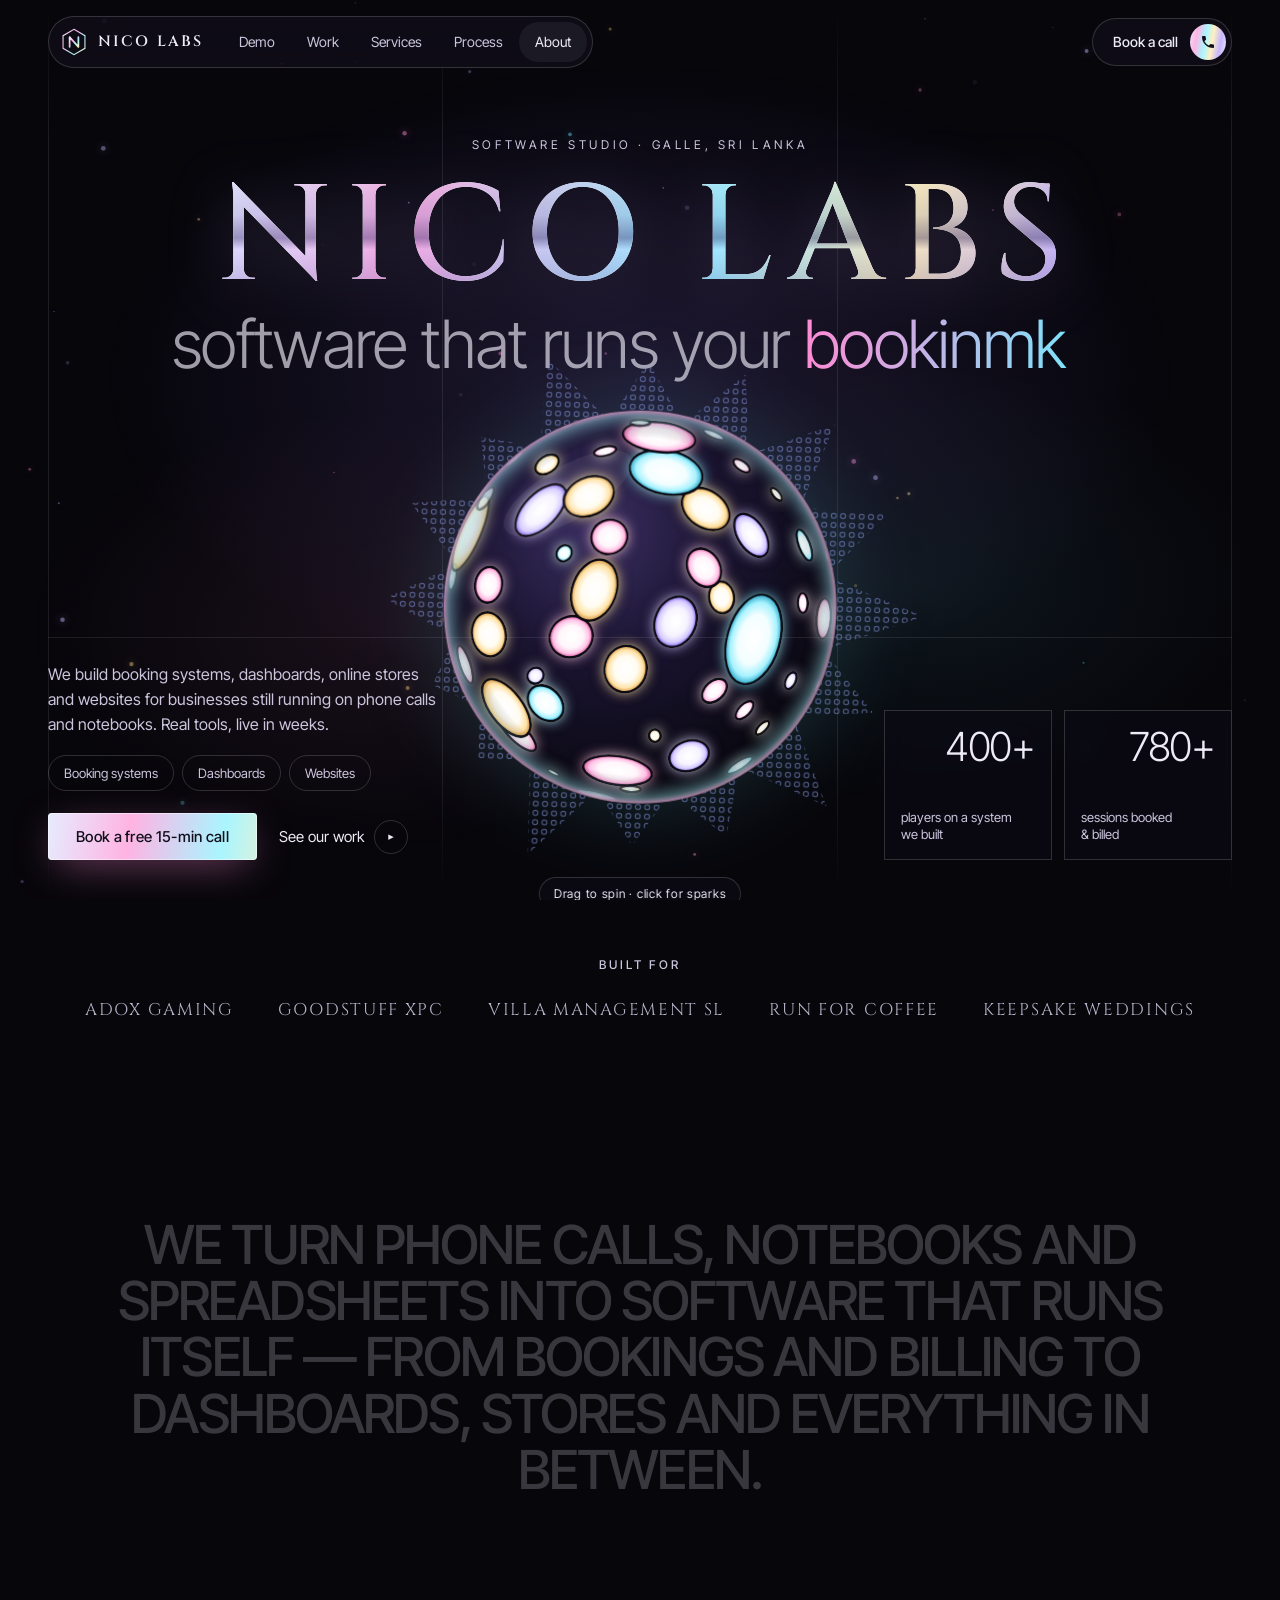
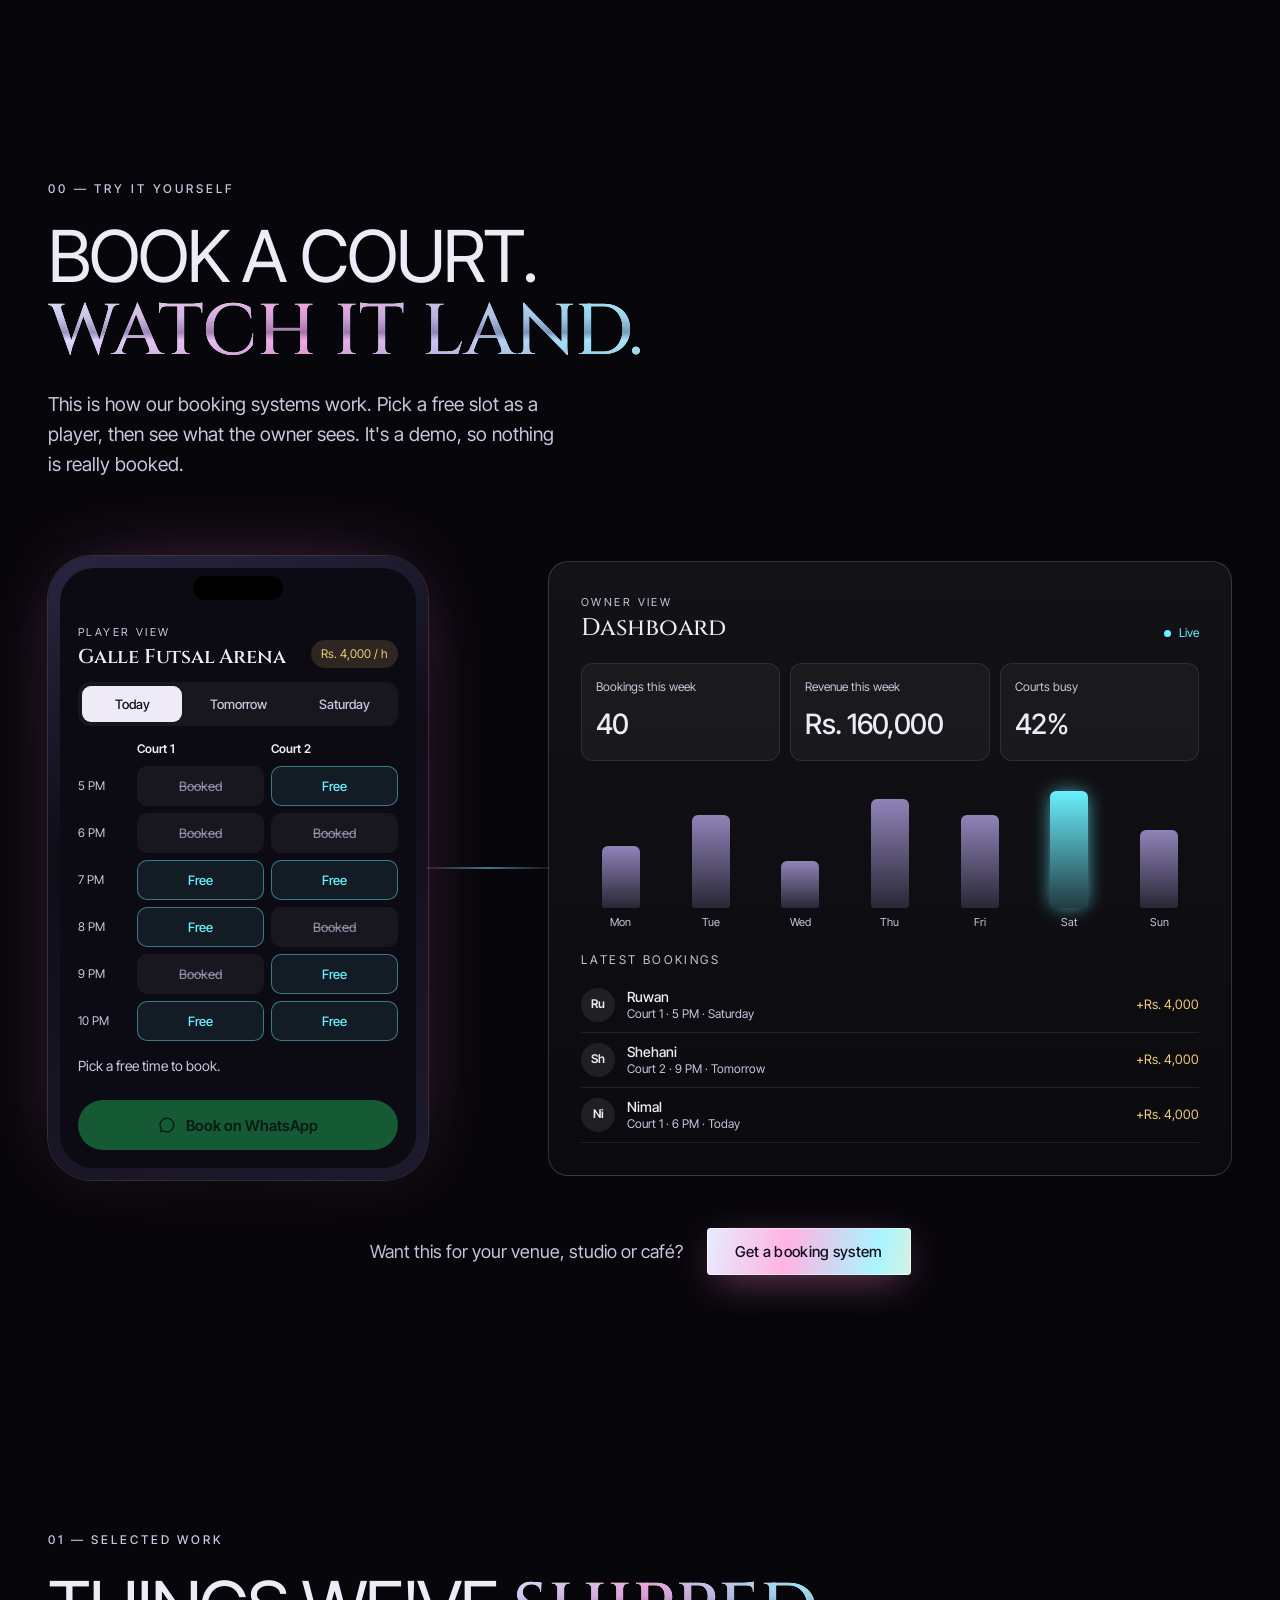
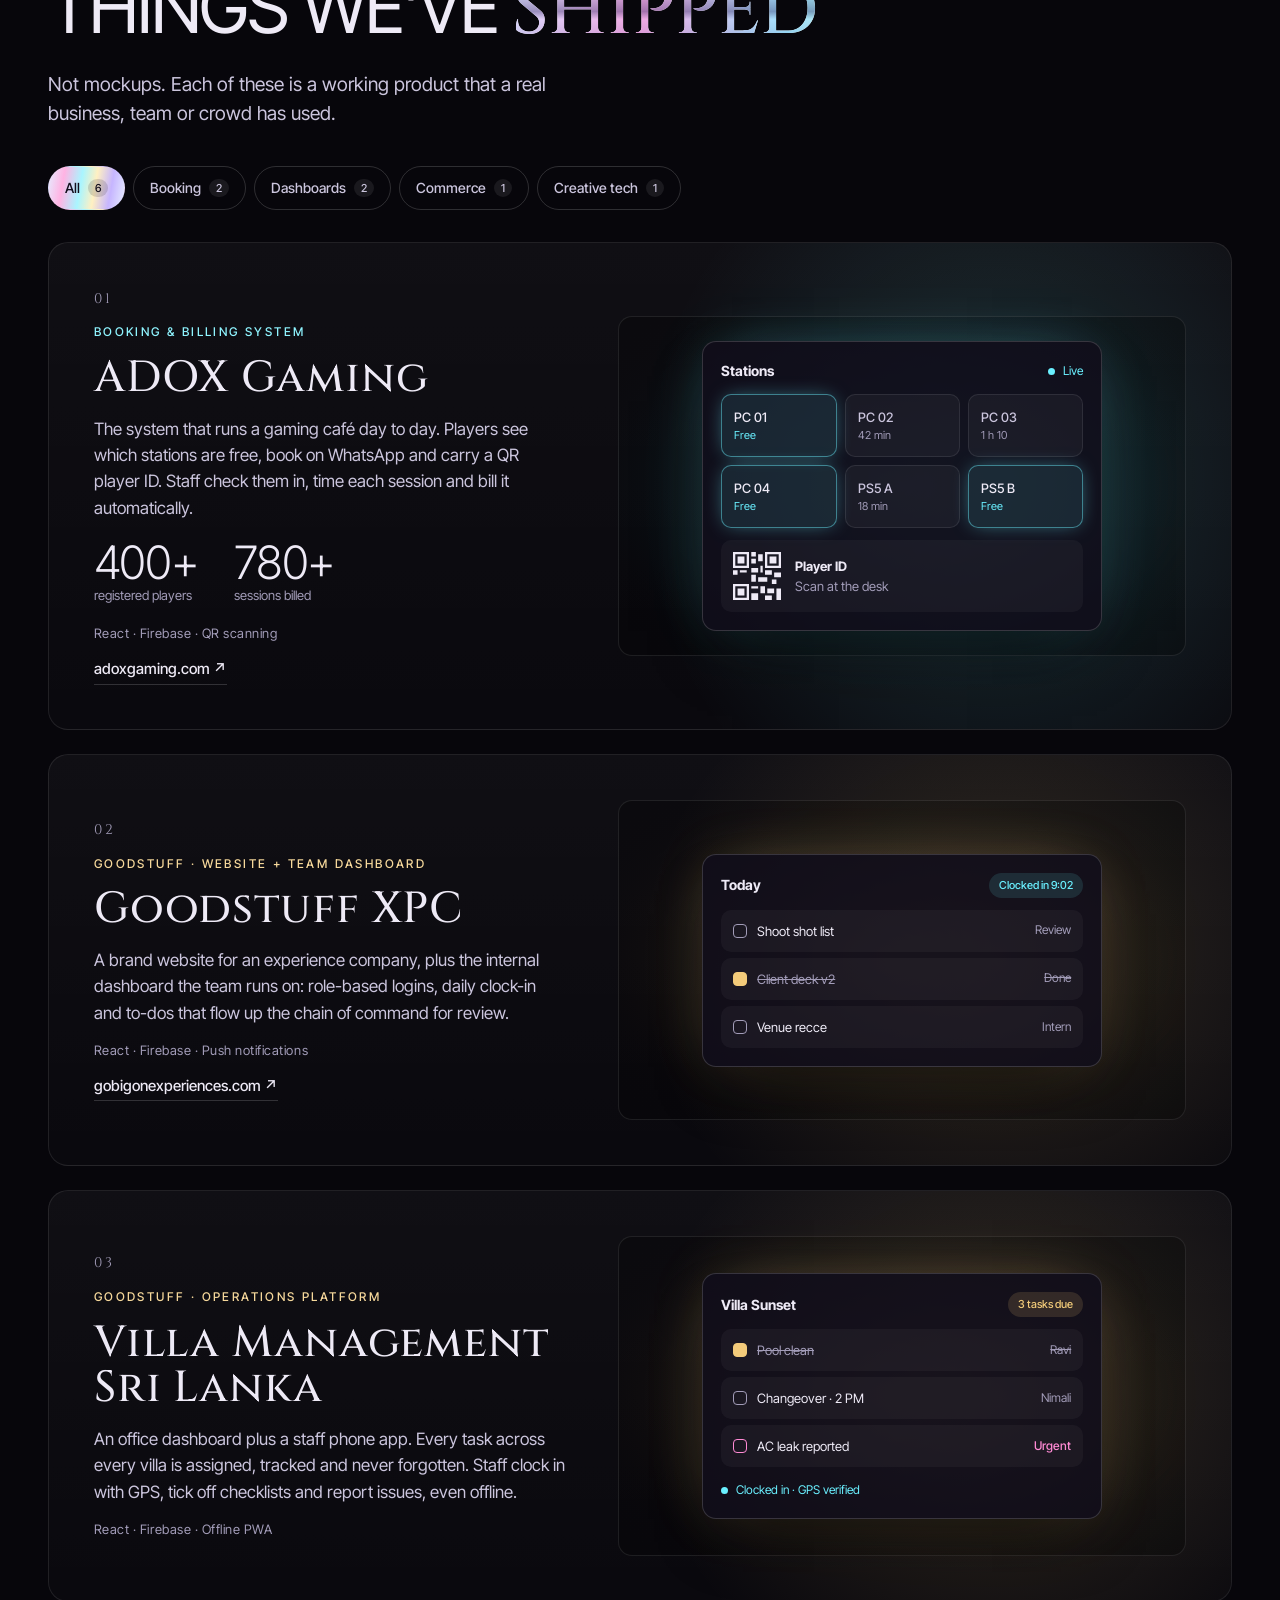
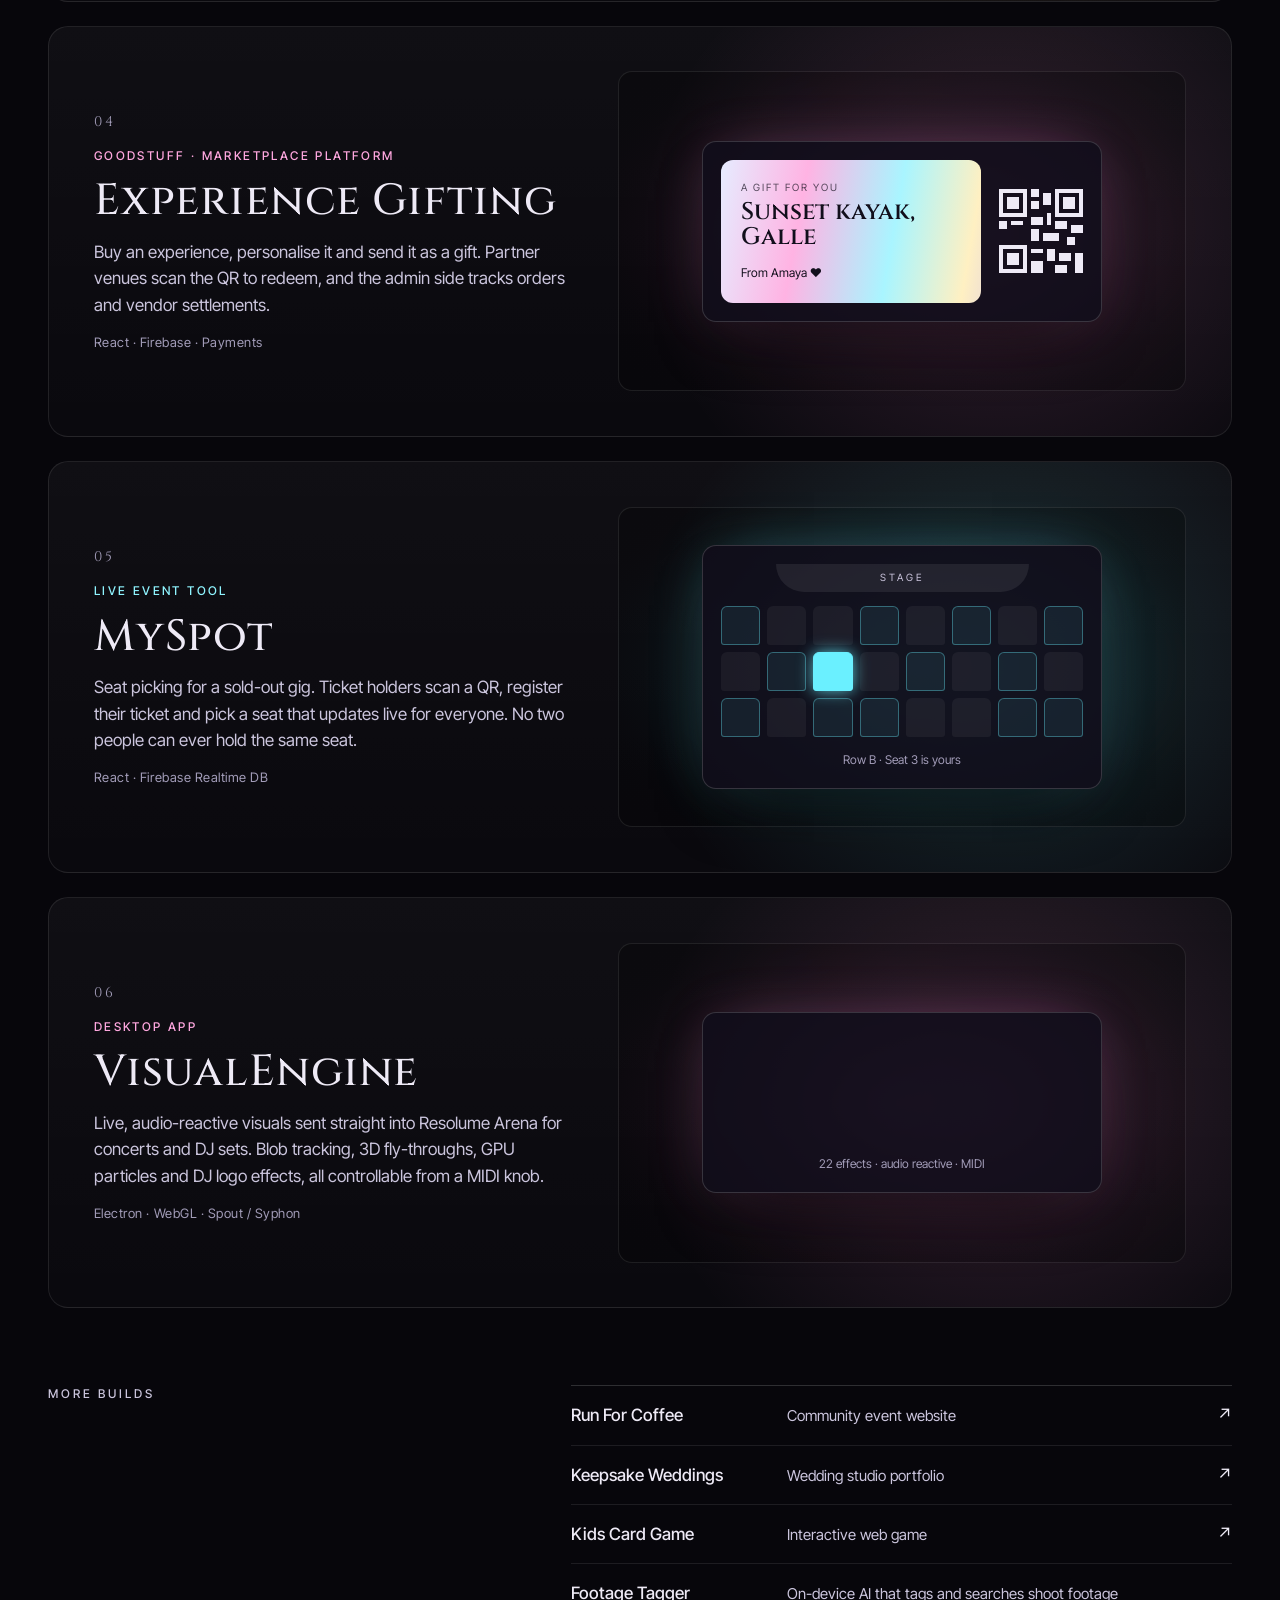
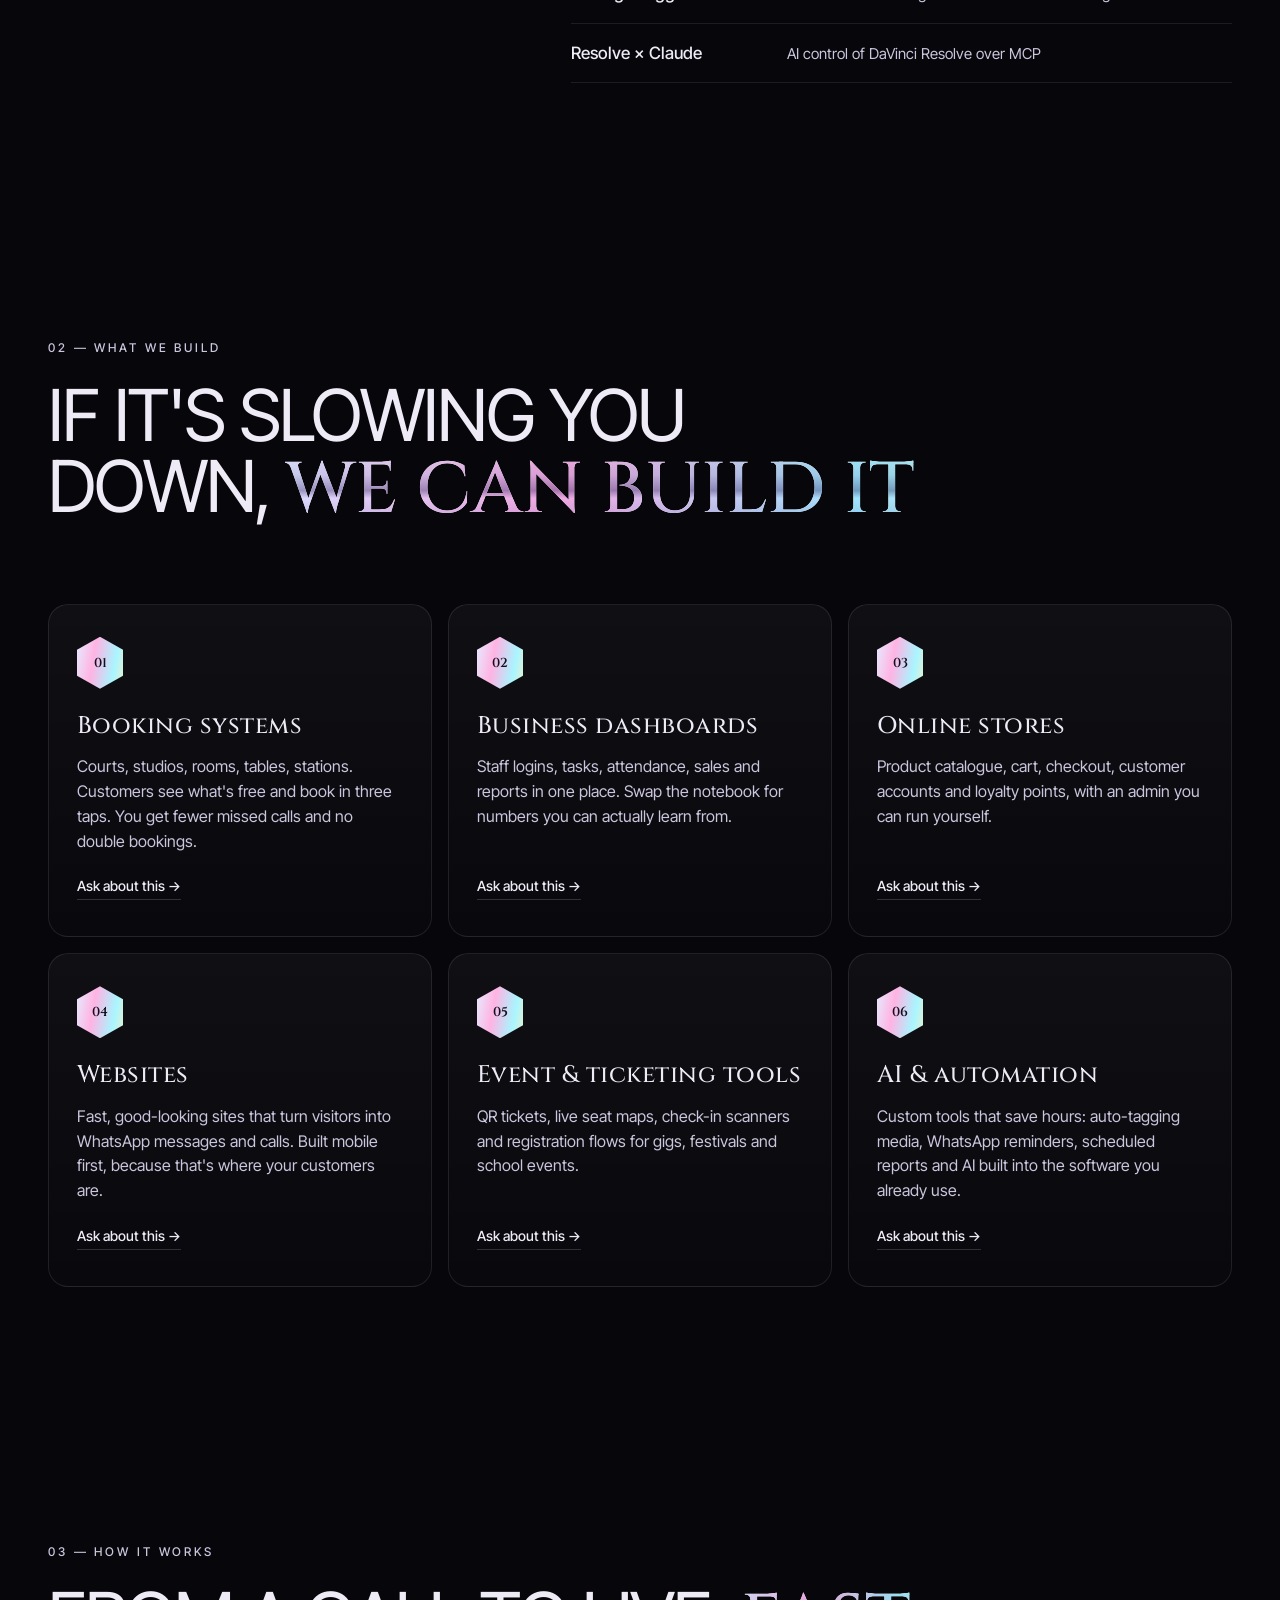
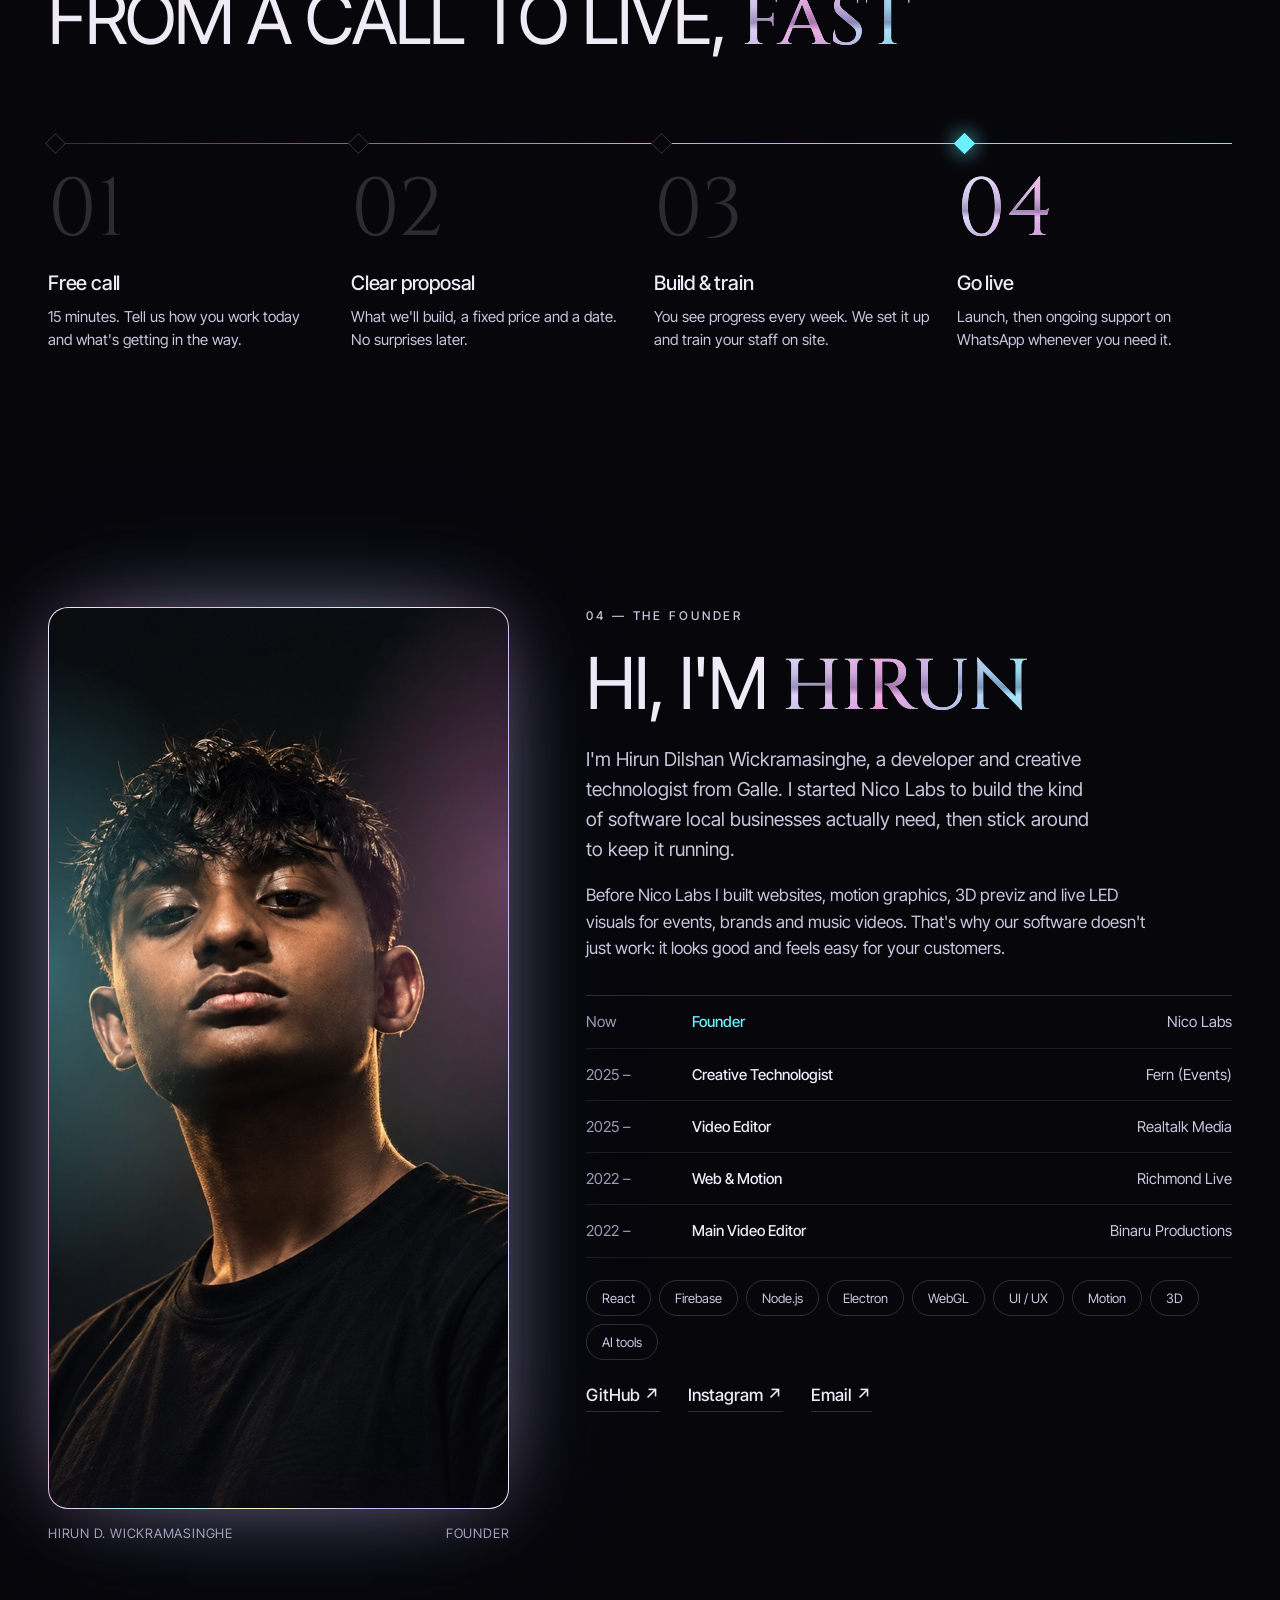
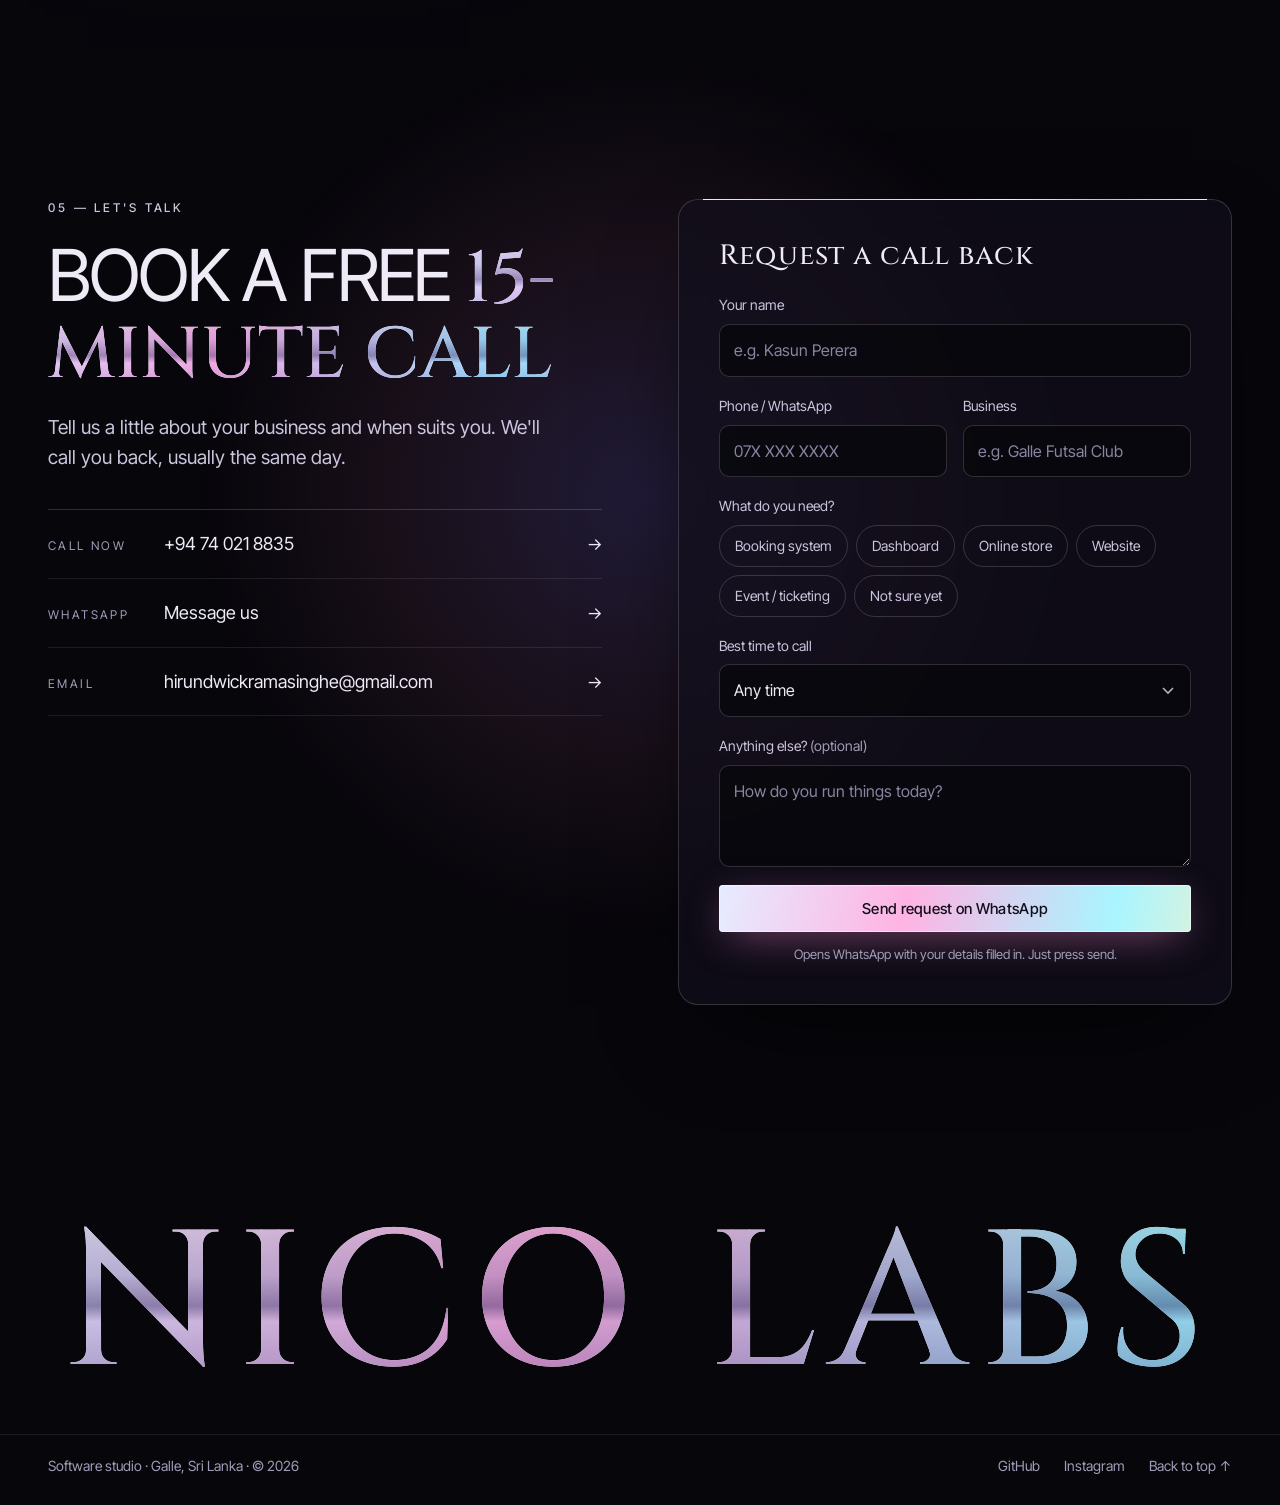
==== commit af97944d: "minor changes" ====
--- a/index.html
+++ b/index.html
@@ -63,7 +63,7 @@
             <a href="#about"><span>05</span>About</a>
             <a href="#contact"><span>06</span>Book a call</a>
         </nav>
-        <p>+94 76 808 8170 · Galle, Sri Lanka</p>
+        <p>+94 74 021 8835 · Galle, Sri Lanka</p>
     </div>
 
     <main id="main">
@@ -110,7 +110,6 @@
                 <span>ADOX Gaming</span>
                 <span>Goodstuff XPC</span>
                 <span>Villa Management SL</span>
-                <span>Saltlyne Label</span>
                 <span>Run For Coffee</span>
                 <span>Keepsake Weddings</span>
             </div>
@@ -207,10 +206,10 @@
                 </div>
 
                 <div class="filters reveal" role="group" aria-label="Filter projects">
-                    <button type="button" class="filter" aria-pressed="true" data-filter="all">All <span>7</span></button>
+                    <button type="button" class="filter" aria-pressed="true" data-filter="all">All <span>6</span></button>
                     <button type="button" class="filter" aria-pressed="false" data-filter="booking">Booking <span>2</span></button>
                     <button type="button" class="filter" aria-pressed="false" data-filter="ops">Dashboards <span>2</span></button>
-                    <button type="button" class="filter" aria-pressed="false" data-filter="commerce">Commerce <span>2</span></button>
+                    <button type="button" class="filter" aria-pressed="false" data-filter="commerce">Commerce <span>1</span></button>
                     <button type="button" class="filter" aria-pressed="false" data-filter="creative">Creative tech <span>1</span></button>
                 </div>
                 <p class="sr-only" id="filterStatus" aria-live="polite"></p>
@@ -252,7 +251,26 @@
                     <article class="case reveal" data-cat="ops" style="--glow: var(--gold)">
                         <div class="case-info">
                             <span class="case-num" aria-hidden="true">02</span>
-                            <p class="tag">Operations platform</p>
+                            <p class="tag">Goodstuff · Website + team dashboard</p>
+                            <h3>Goodstuff XPC</h3>
+                            <p class="desc">A brand website for an experience company, plus the internal dashboard the team runs on: role-based logins, daily clock-in and to-dos that flow up the chain of command for review.</p>
+                            <p class="stack">React · Firebase · Push notifications</p>
+                            <a class="link" href="https://www.gobigonexperiences.com/" target="_blank" rel="noopener">gobigonexperiences.com ↗</a>
+                        </div>
+                        <div class="case-visual">
+                            <div class="mock">
+                                <div class="mock-head"><b>Today</b><span class="pill-tag ok">Clocked in 9:02</span></div>
+                                <div class="task"><i></i>Shoot shot list <span>Review</span></div>
+                                <div class="task done"><i></i>Client deck v2 <span>Done</span></div>
+                                <div class="task"><i></i>Venue recce <span>Intern</span></div>
+                            </div>
+                        </div>
+                    </article>
+
+                    <article class="case reveal" data-cat="ops" style="--glow: var(--gold)">
+                        <div class="case-info">
+                            <span class="case-num" aria-hidden="true">03</span>
+                            <p class="tag">Goodstuff · Operations platform</p>
                             <h3>Villa Management Sri Lanka</h3>
                             <p class="desc">An office dashboard plus a staff phone app. Every task across every villa is assigned, tracked and never forgotten. Staff clock in with GPS, tick off checklists and report issues, even offline.</p>
                             <p class="stack">React · Firebase · Offline PWA</p>
@@ -270,8 +288,8 @@
 
                     <article class="case reveal" data-cat="commerce" style="--glow: var(--pink)">
                         <div class="case-info">
-                            <span class="case-num" aria-hidden="true">03</span>
-                            <p class="tag">Marketplace platform</p>
+                            <span class="case-num" aria-hidden="true">04</span>
+                            <p class="tag">Goodstuff · Marketplace platform</p>
                             <h3>Experience Gifting</h3>
                             <p class="desc">Buy an experience, personalise it and send it as a gift. Partner venues scan the QR to redeem, and the admin side tracks orders and vendor settlements.</p>
                             <p class="stack">React · Firebase · Payments</p>
@@ -284,24 +302,6 @@
                                     <small>From Amaya ♥</small>
                                 </div>
                                 <svg class="qr big" viewBox="0 0 21 21" aria-hidden="true"><path fill="currentColor" d="M0 0h7v7H0zM1 1v5h5V1zM2 2h3v3H2zM14 0h7v7h-7zm1 1v5h5V1zm1 1h3v3h-3zM0 14h7v7H0zm1 1v5h5v-5zm1 1h3v3H2zM8 0h2v2H8zm3 1h2v3h-2zM8 3h2v2H8zm0 4h3v2H8zm4-1h1v3h-1zM0 8h2v2H0zm3 0h3v1H3zm11 0h3v2h-3zm4 1h3v2h-3zM8 10h2v3H8zm3 1h4v2h-4zm6 1h2v2h-2zm-9 3h3v1H8zm4 0h2v3h-2zm3 1h3v2h-3zm4 0h2v5h-2zM8 18h3v3H8zm6 1h3v2h-3z"/></svg>
-                            </div>
-                        </div>
-                    </article>
-
-                    <article class="case reveal" data-cat="commerce" style="--glow: var(--violet)">
-                        <div class="case-info">
-                            <span class="case-num" aria-hidden="true">04</span>
-                            <p class="tag">Online store</p>
-                            <h3>Saltlyne Label</h3>
-                            <p class="desc">A full fashion storefront with cart, checkout, customer accounts, order tracking and a loyalty programme. The owner edits products, coupons and every homepage section from a private admin desk.</p>
-                            <p class="stack">React · Node.js</p>
-                        </div>
-                        <div class="case-visual">
-                            <div class="mock mock-store">
-                                <div class="prod"><i></i><b>Linen shirt</b><span>$48</span></div>
-                                <div class="prod"><i></i><b>Wave tote</b><span>$22</span></div>
-                                <div class="prod"><i></i><b>Sun hat</b><span>$30</span></div>
-                                <div class="cart">Cart · 2 items <b>+70 pts</b></div>
                             </div>
                         </div>
                     </article>
@@ -327,28 +327,9 @@
                         </div>
                     </article>
 
-                    <article class="case reveal" data-cat="ops" style="--glow: var(--gold)">
+                    <article class="case reveal" data-cat="creative" style="--glow: var(--pink)">
                         <div class="case-info">
                             <span class="case-num" aria-hidden="true">06</span>
-                            <p class="tag">Website + team dashboard</p>
-                            <h3>Goodstuff XPC</h3>
-                            <p class="desc">A brand website for an experience company, plus the internal dashboard the team runs on: role-based logins, daily clock-in and to-dos that flow up the chain of command for review.</p>
-                            <p class="stack">React · Firebase · Push notifications</p>
-                            <a class="link" href="https://www.gobigonexperiences.com/" target="_blank" rel="noopener">gobigonexperiences.com ↗</a>
-                        </div>
-                        <div class="case-visual">
-                            <div class="mock">
-                                <div class="mock-head"><b>Today</b><span class="pill-tag ok">Clocked in 9:02</span></div>
-                                <div class="task"><i></i>Shoot shot list <span>Review</span></div>
-                                <div class="task done"><i></i>Client deck v2 <span>Done</span></div>
-                                <div class="task"><i></i>Venue recce <span>Intern</span></div>
-                            </div>
-                        </div>
-                    </article>
-
-                    <article class="case reveal" data-cat="creative" style="--glow: var(--pink)">
-                        <div class="case-info">
-                            <span class="case-num" aria-hidden="true">07</span>
                             <p class="tag">Desktop app</p>
                             <h3>VisualEngine</h3>
                             <p class="desc">Live, audio-reactive visuals sent straight into Resolume Arena for concerts and DJ sets. Blob tracking, 3D fly-throughs, GPU particles and DJ logo effects, all controllable from a MIDI knob.</p>
@@ -457,7 +438,7 @@
                     <p class="section-lead reveal">Tell us a little about your business and when suits you. We'll call you back, usually the same day.</p>
 
                     <div class="direct reveal">
-                        <a class="direct-item" href="tel:+94768088170"><span>Call now</span><b>+94 76 808 8170</b><i aria-hidden="true">→</i></a>
+                        <a class="direct-item" href="tel:+94740218835"><span>Call now</span><b>+94 74 021 8835</b><i aria-hidden="true">→</i></a>
                         <a class="direct-item" href="https://wa.me/94768088170?text=Hi%20Nico%20Labs!%20I'd%20like%20to%20book%20a%20call." target="_blank" rel="noopener"><span>WhatsApp</span><b>Message us</b><i aria-hidden="true">→</i></a>
                         <a class="direct-item" href="mailto:hirundwickramasinghe@gmail.com?subject=Nico%20Labs%20-%20Call%20request"><span>Email</span><b>hirundwickramasinghe@gmail.com</b><i aria-hidden="true">→</i></a>
                     </div>
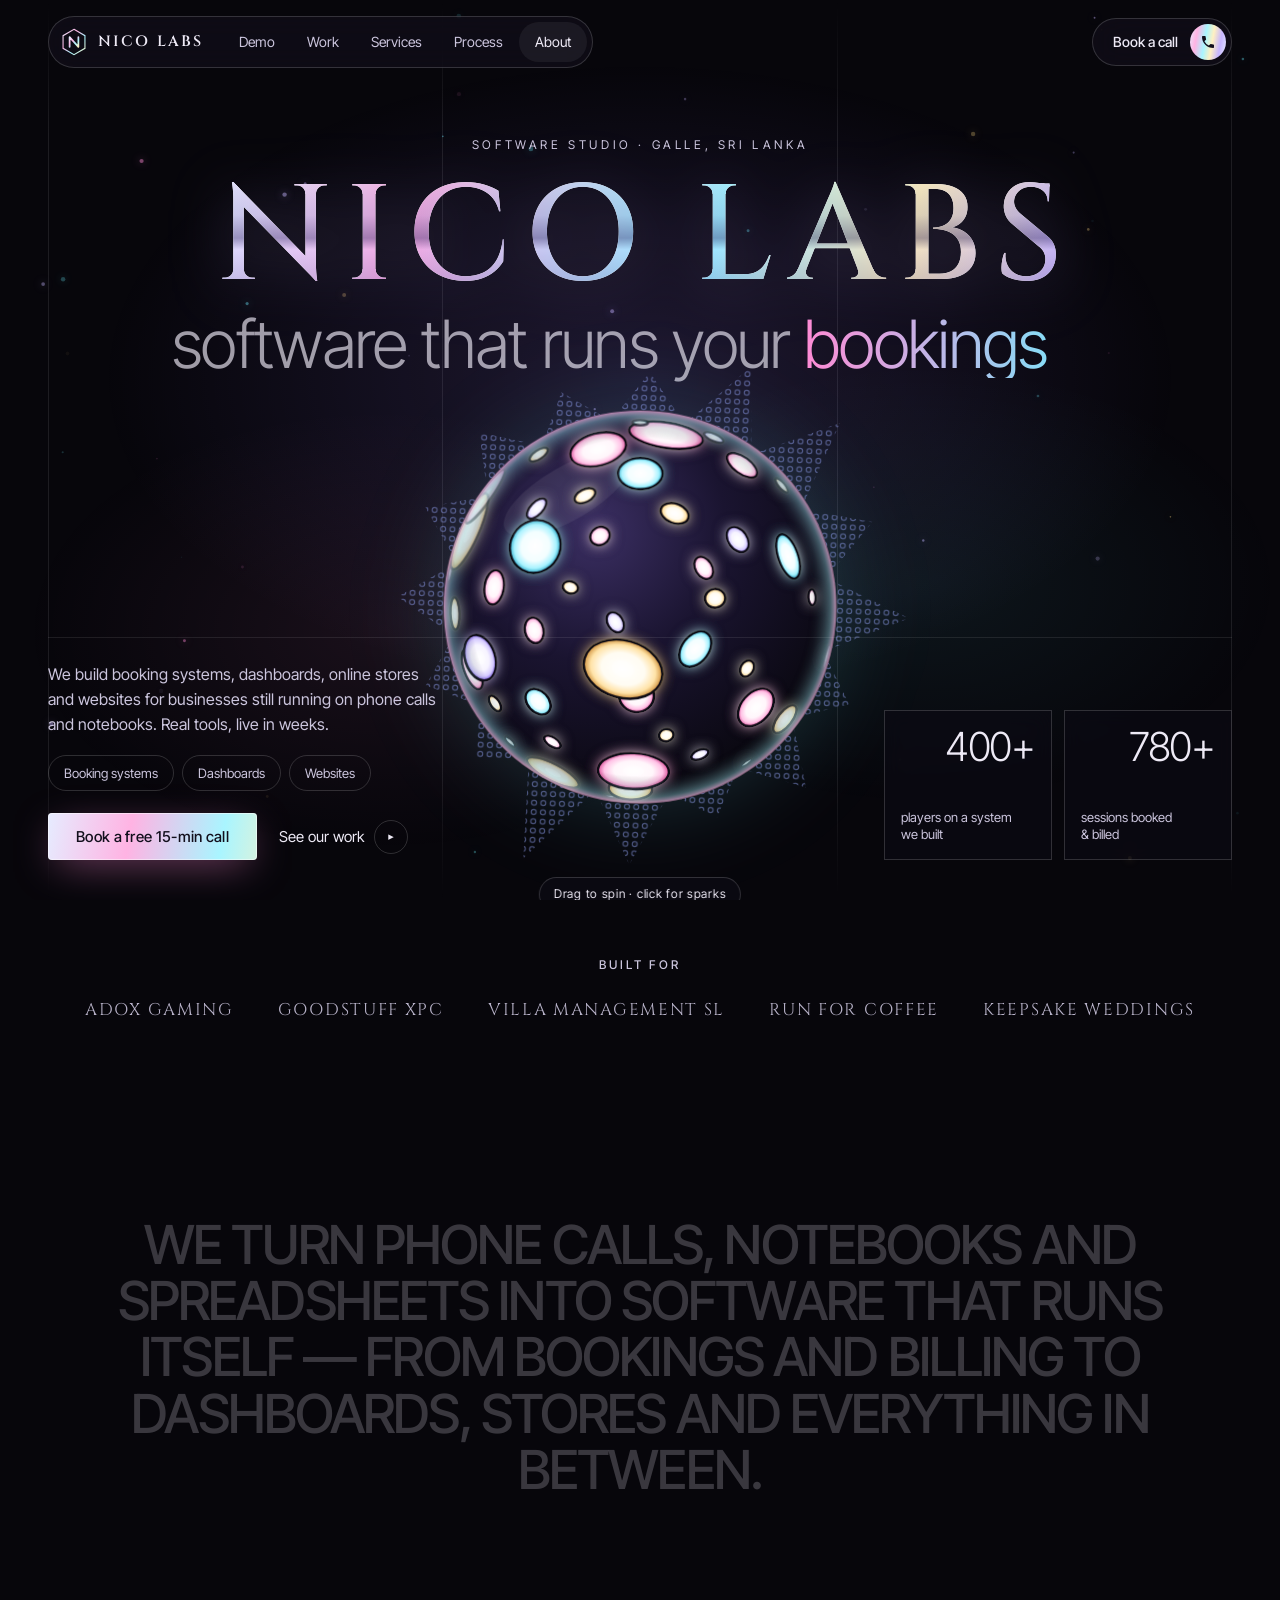
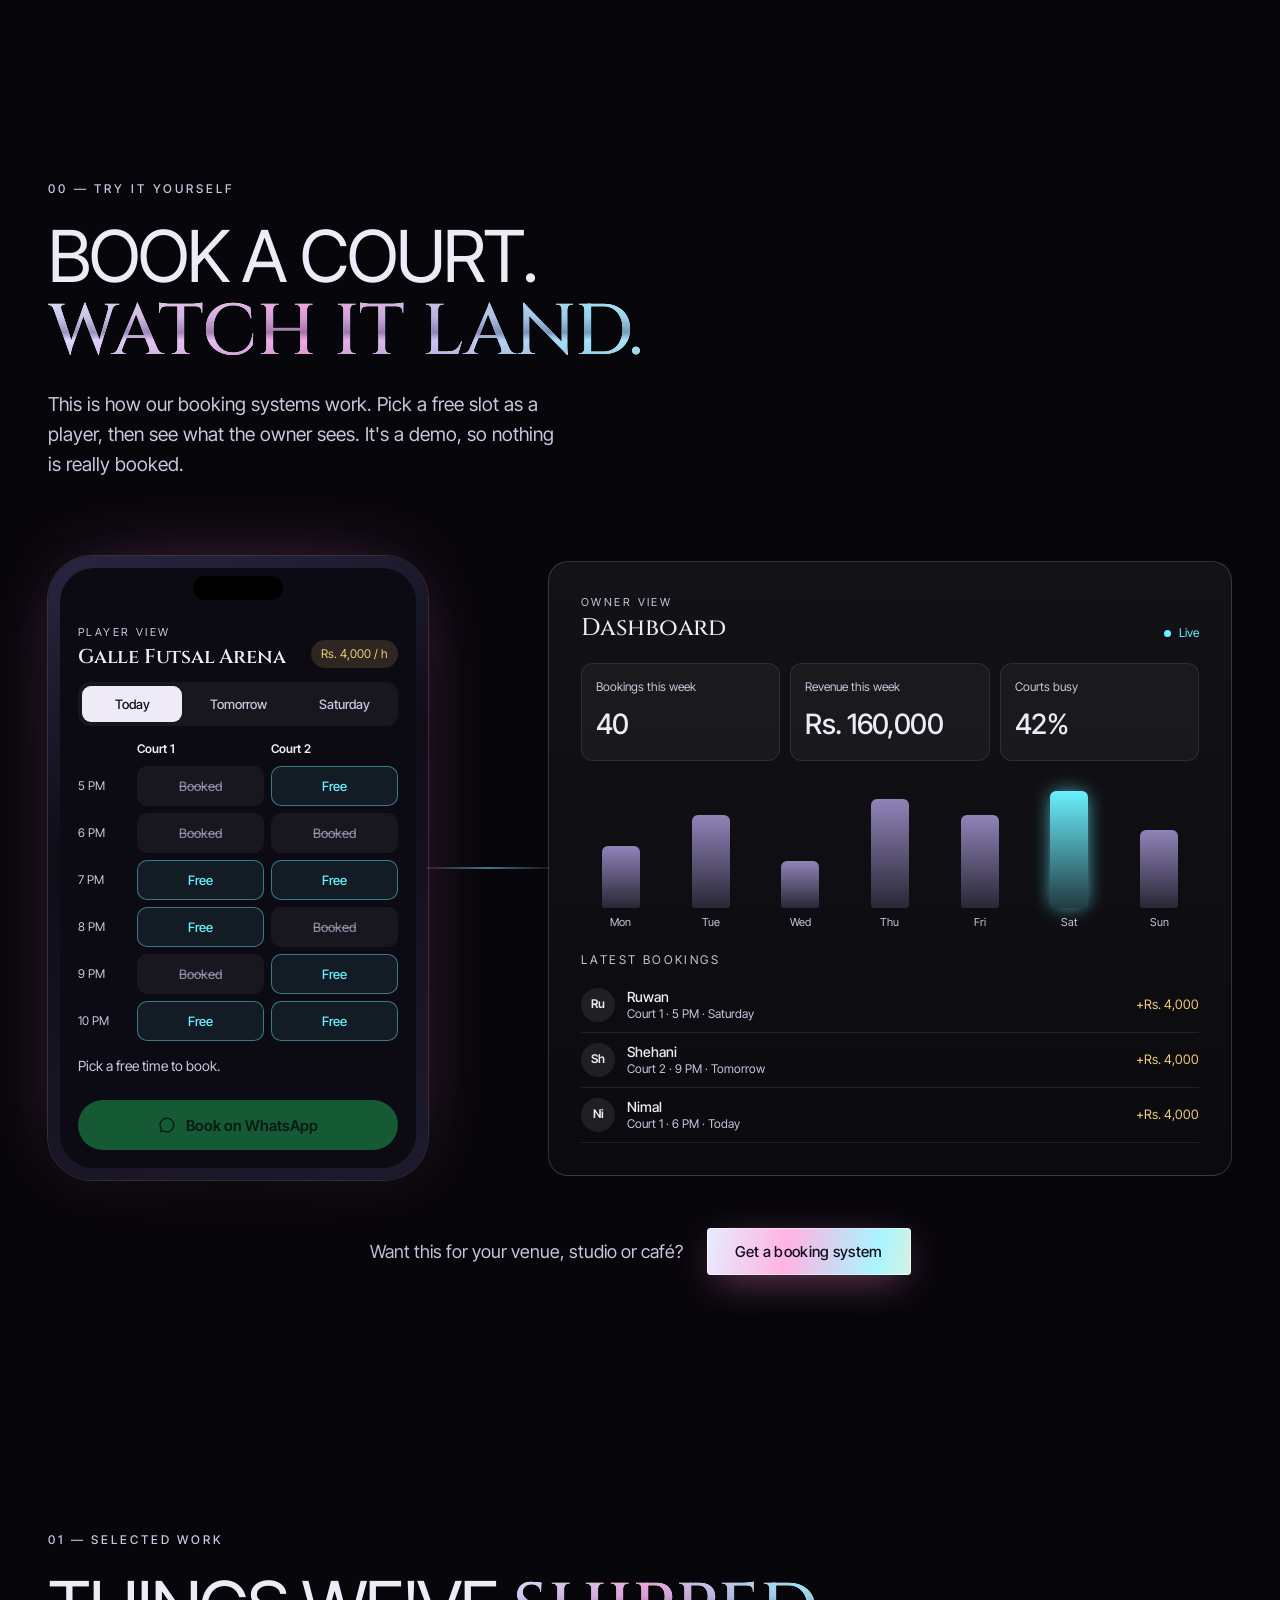
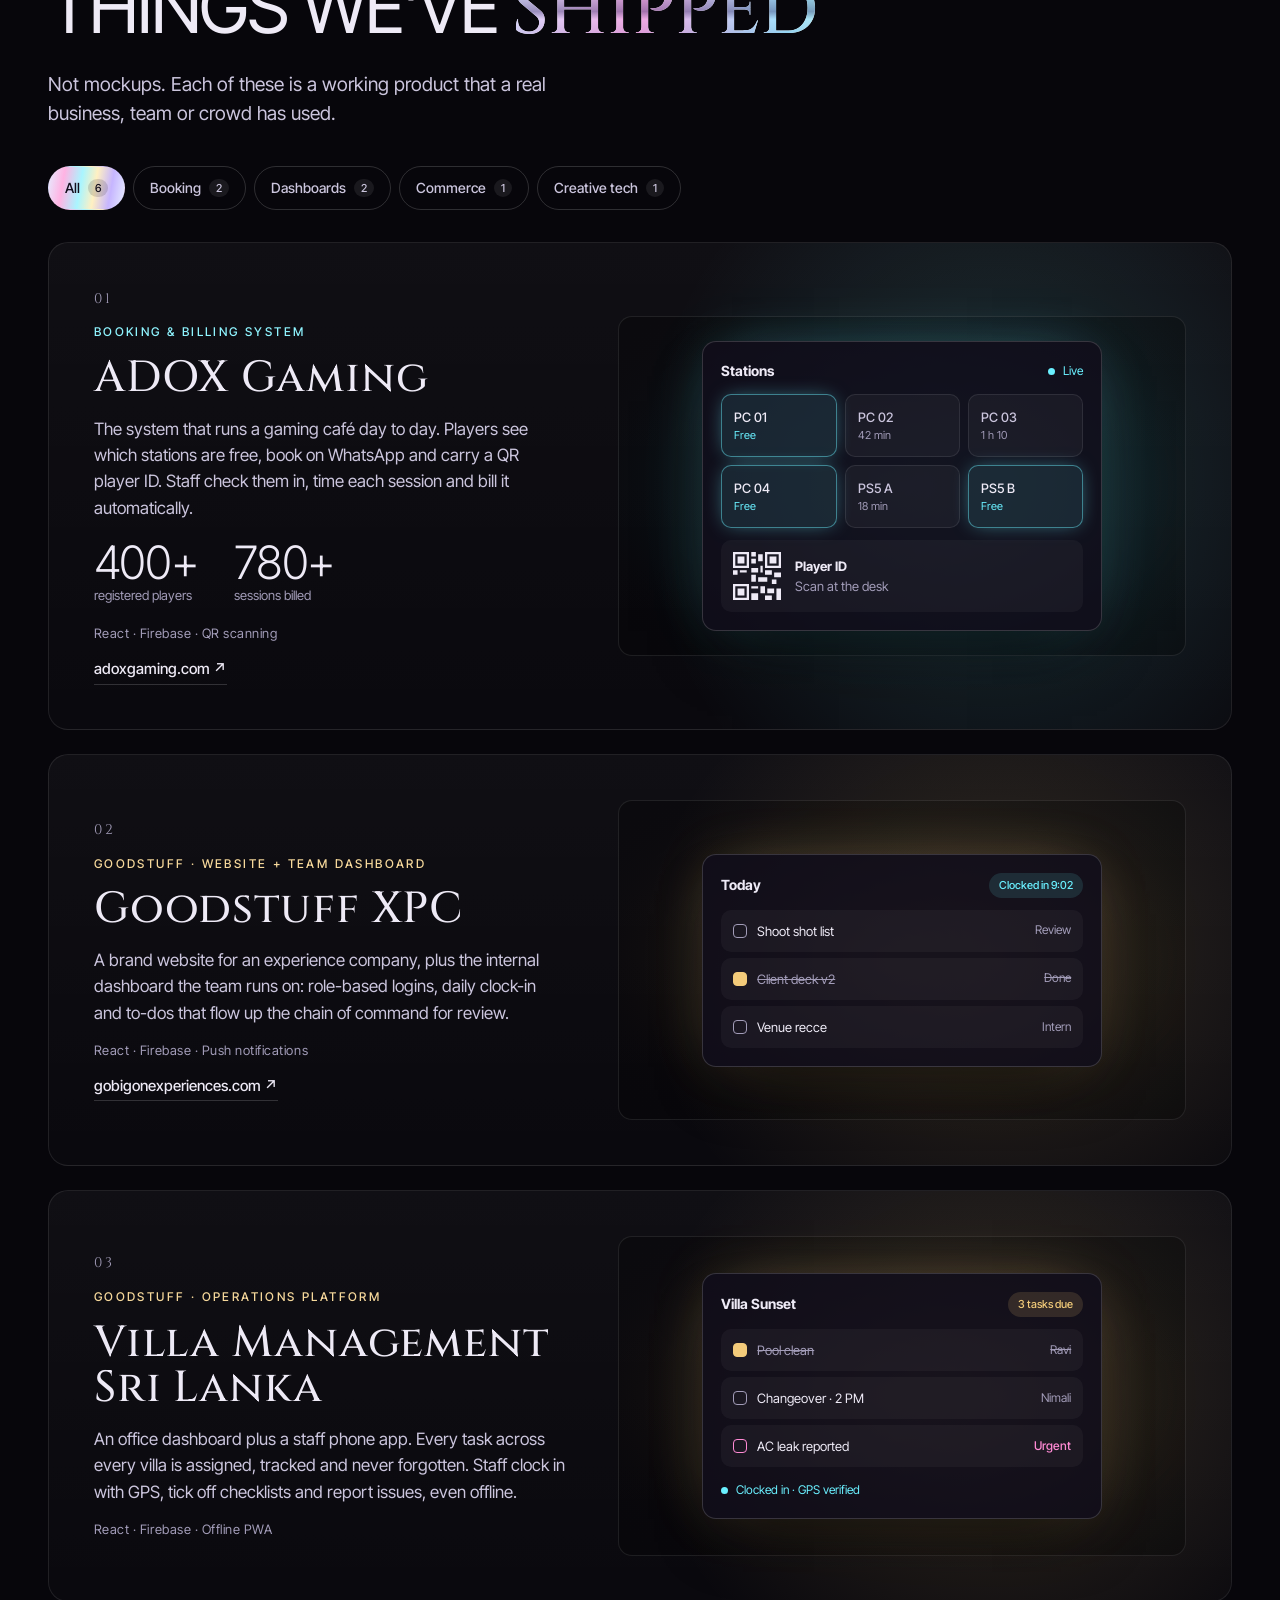
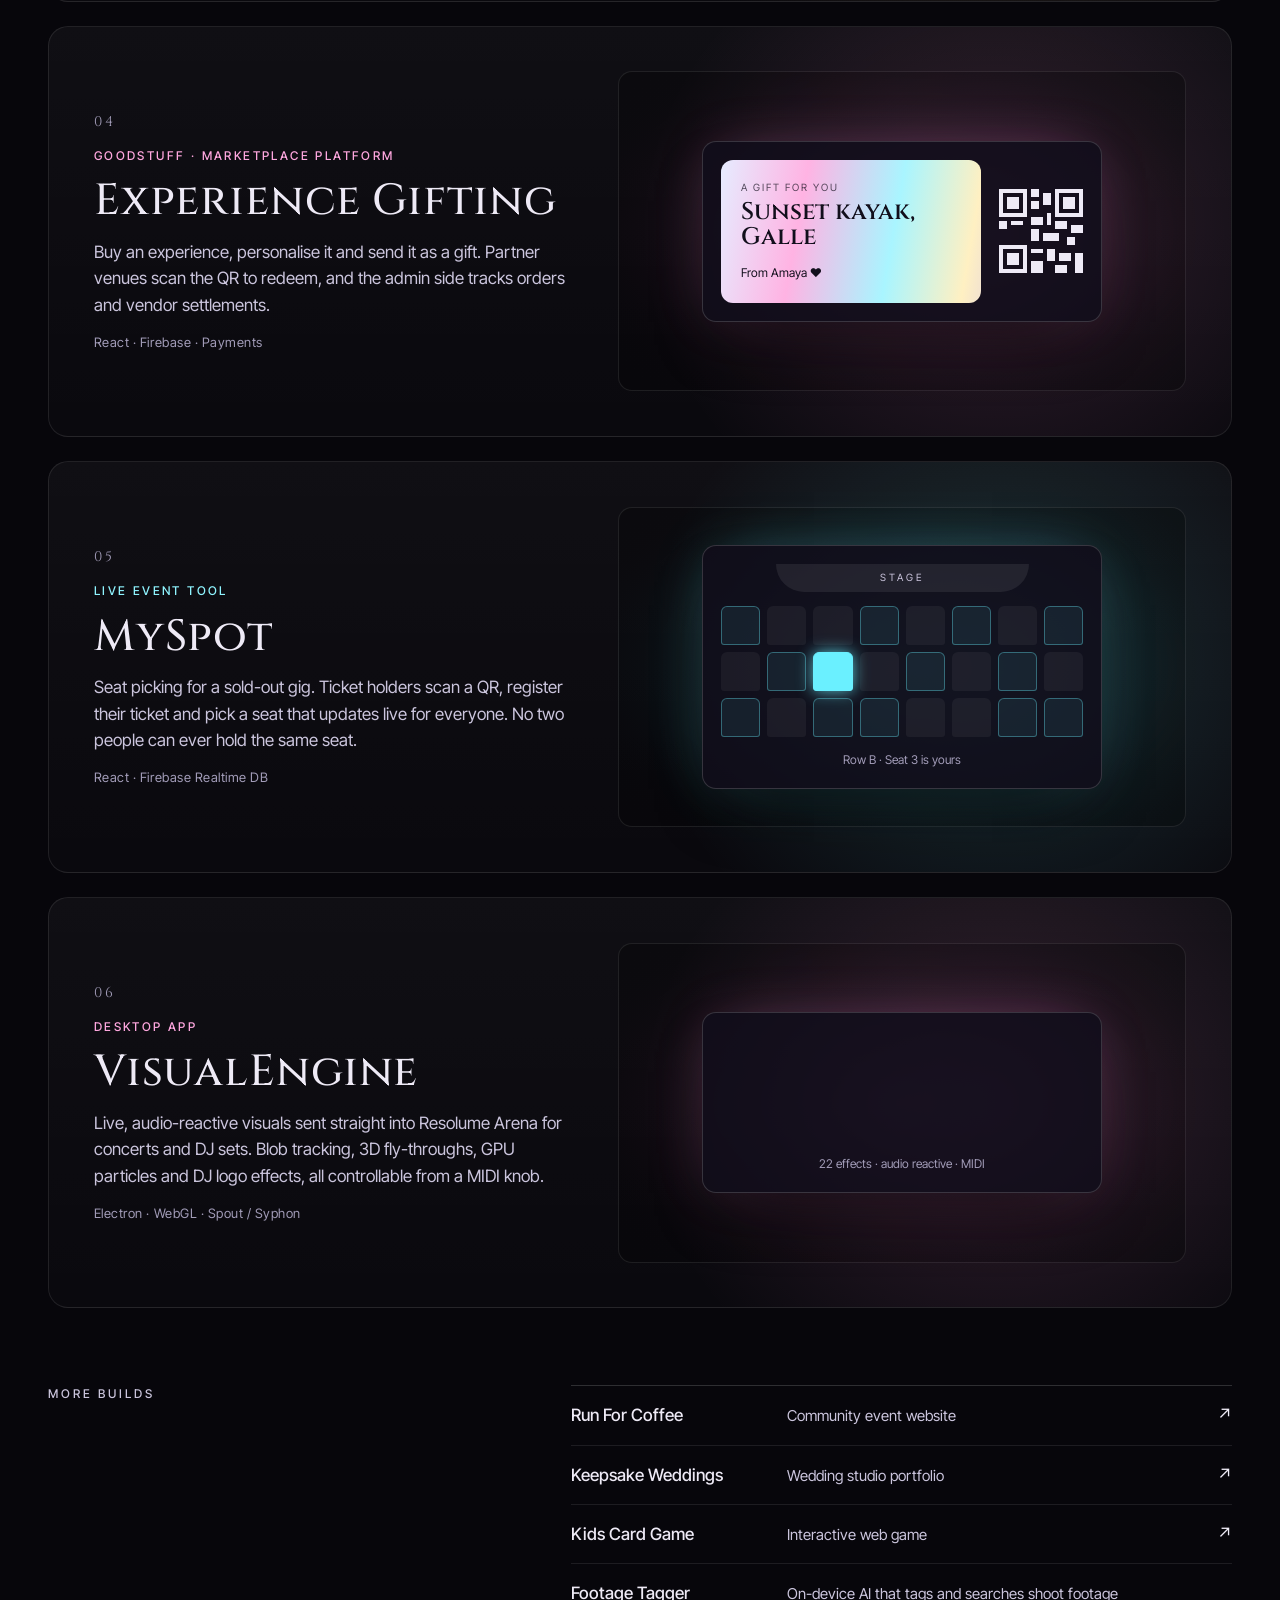
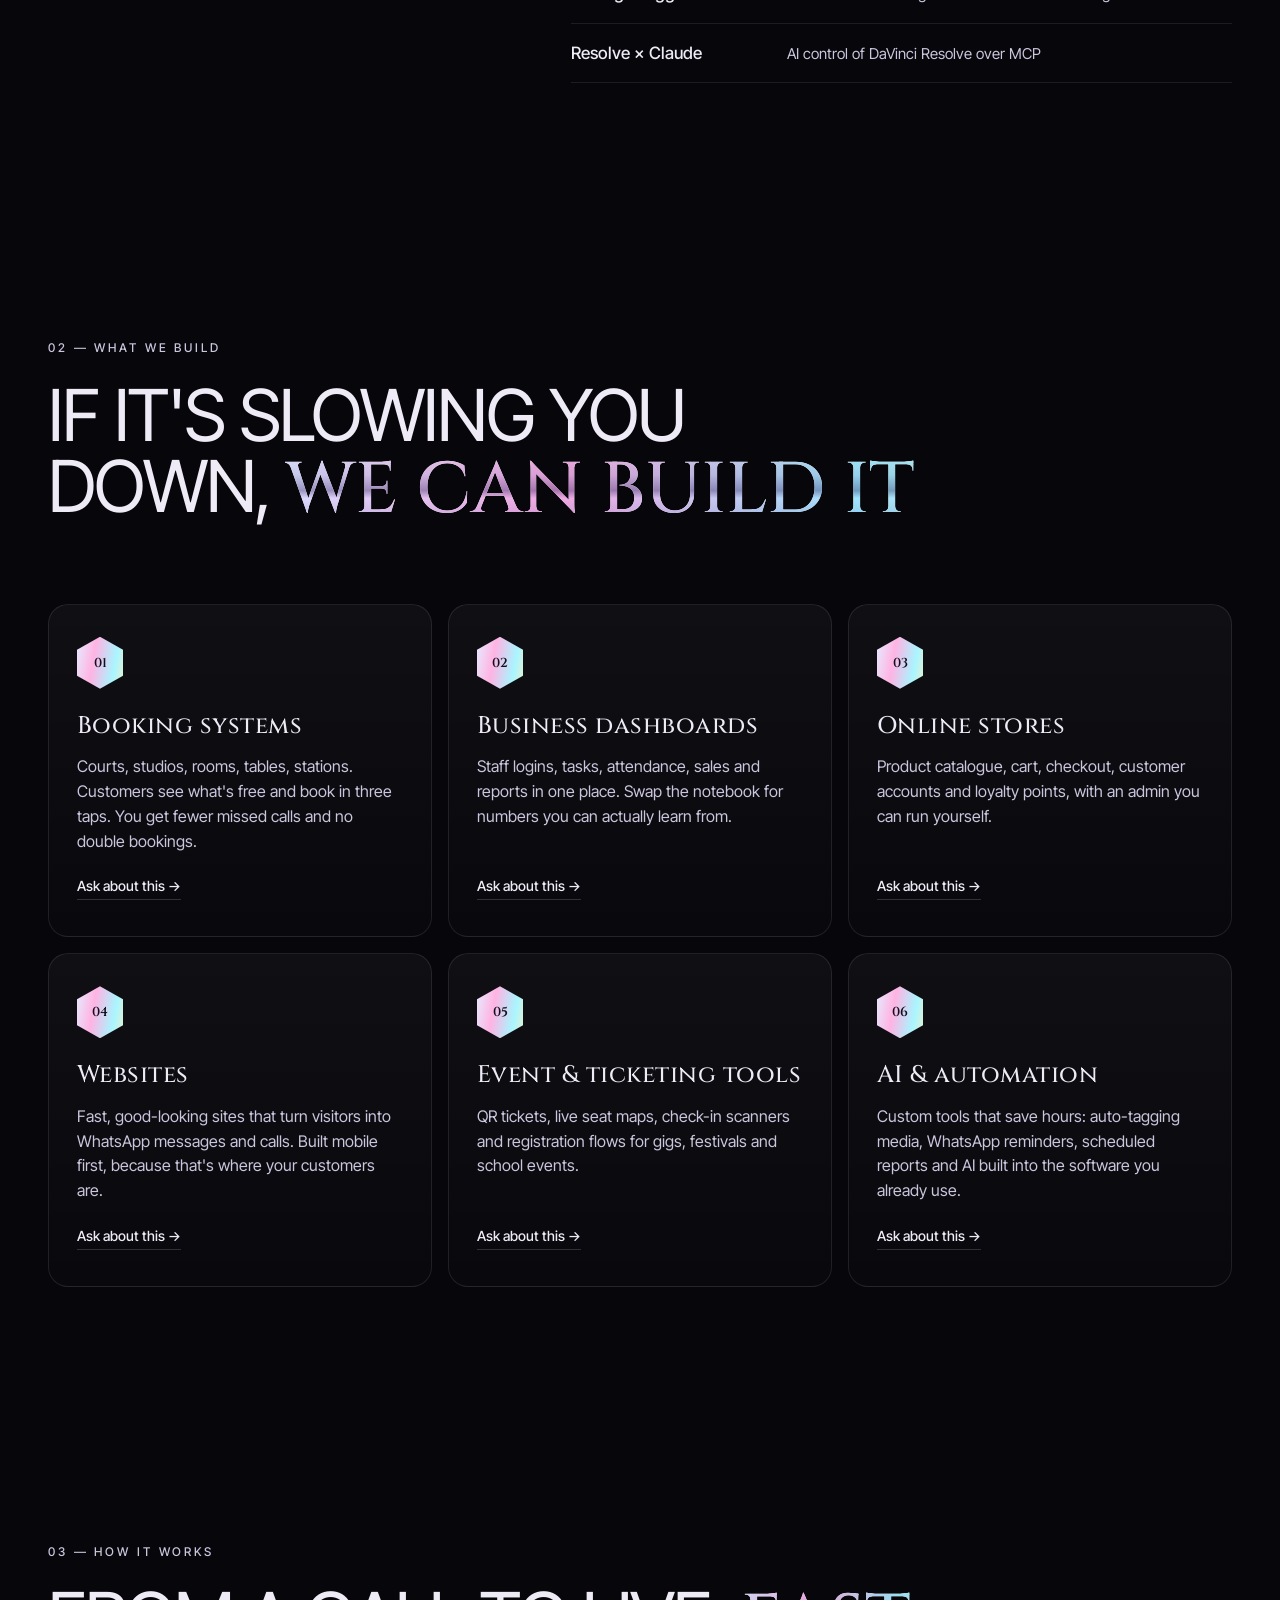
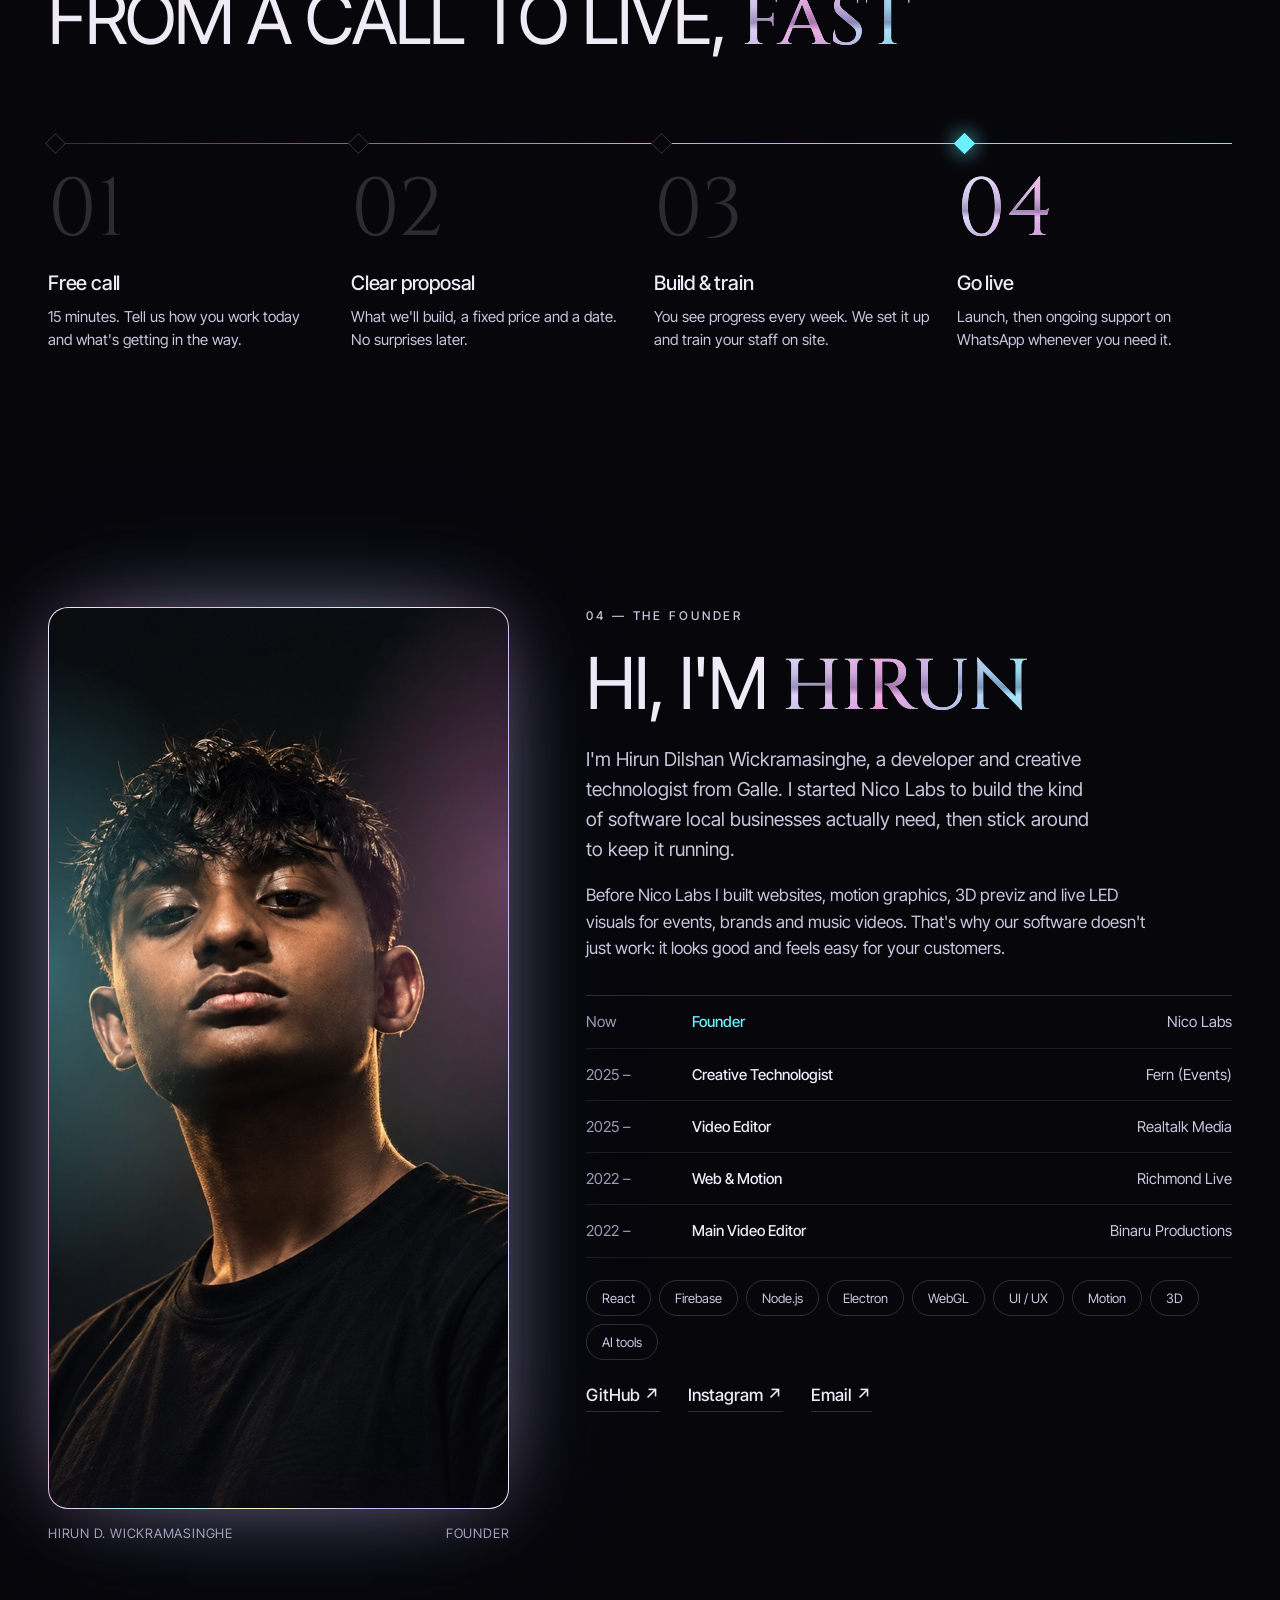
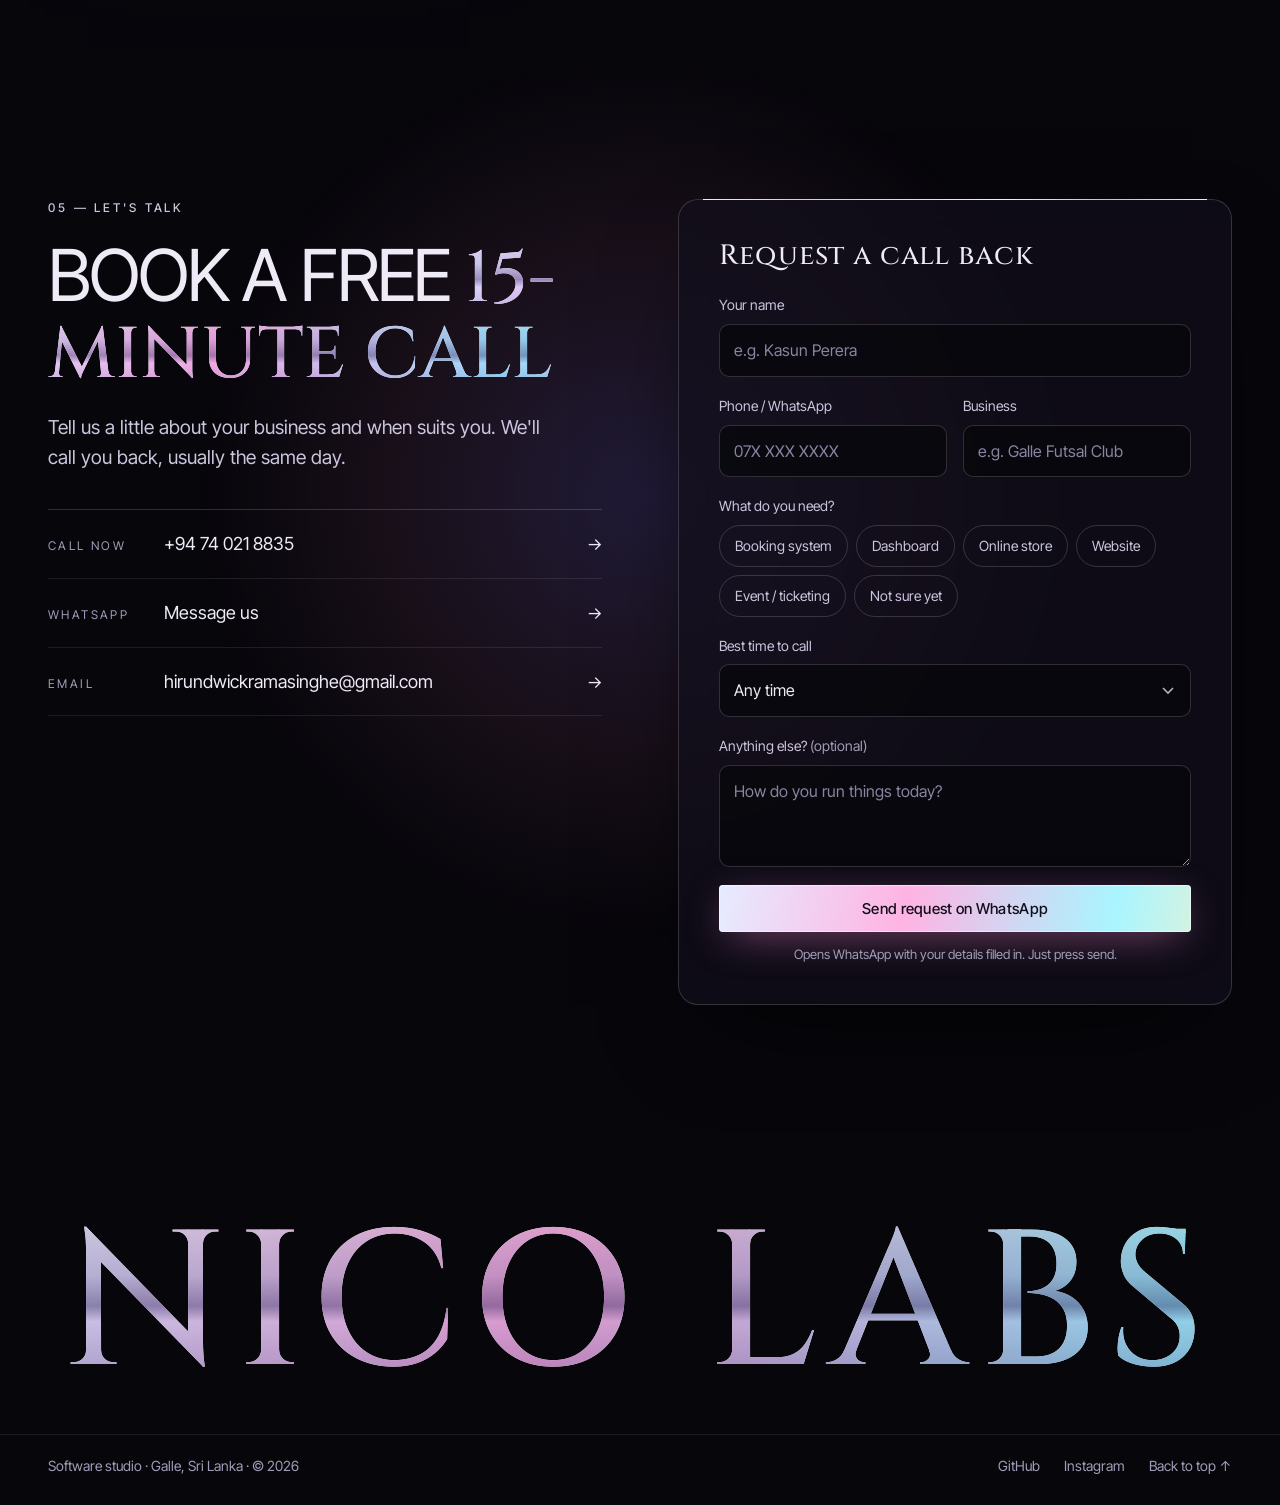
==== commit c9116ac4: "new preview" ====
--- a/index.html
+++ b/index.html
@@ -10,7 +10,12 @@
     <meta property="og:title" content="Nico Labs | Software that runs your business">
     <meta property="og:description" content="Booking systems, dashboards, online stores and websites. Built in Galle, live in weeks.">
     <meta property="og:type" content="website">
-    <meta property="og:image" content="assets/hirun.jpg">
+    <meta property="og:url" content="https://nicolabslk.github.io/nicolabslk/">
+    <meta property="og:image" content="https://nicolabslk.github.io/nicolabslk/assets/og-card.jpg">
+    <meta property="og:image:width" content="1200">
+    <meta property="og:image:height" content="630">
+    <meta property="og:image:alt" content="Nico Labs: software that runs your business">
+    <meta name="twitter:card" content="summary_large_image">
 
     <link rel="icon" type="image/svg+xml" href="assets/mark.svg">
     <link rel="preconnect" href="https://fonts.googleapis.com">
